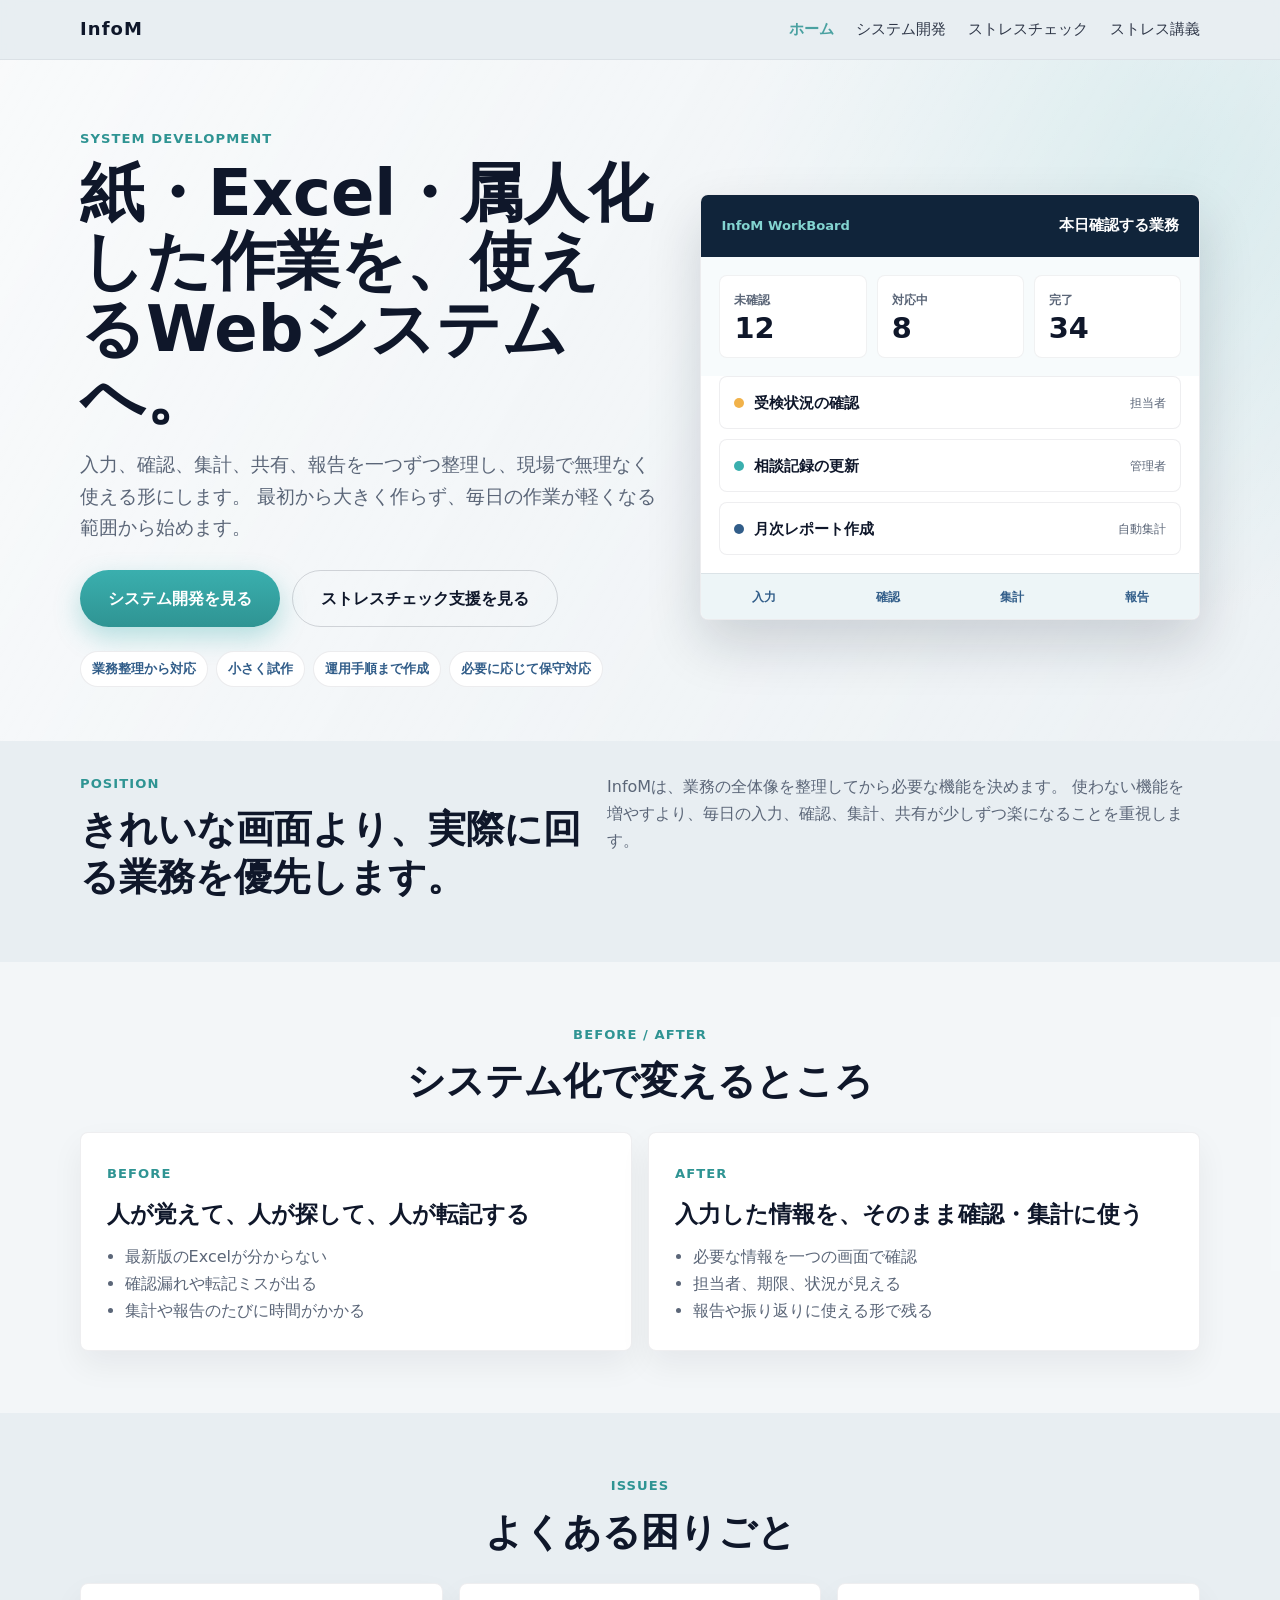
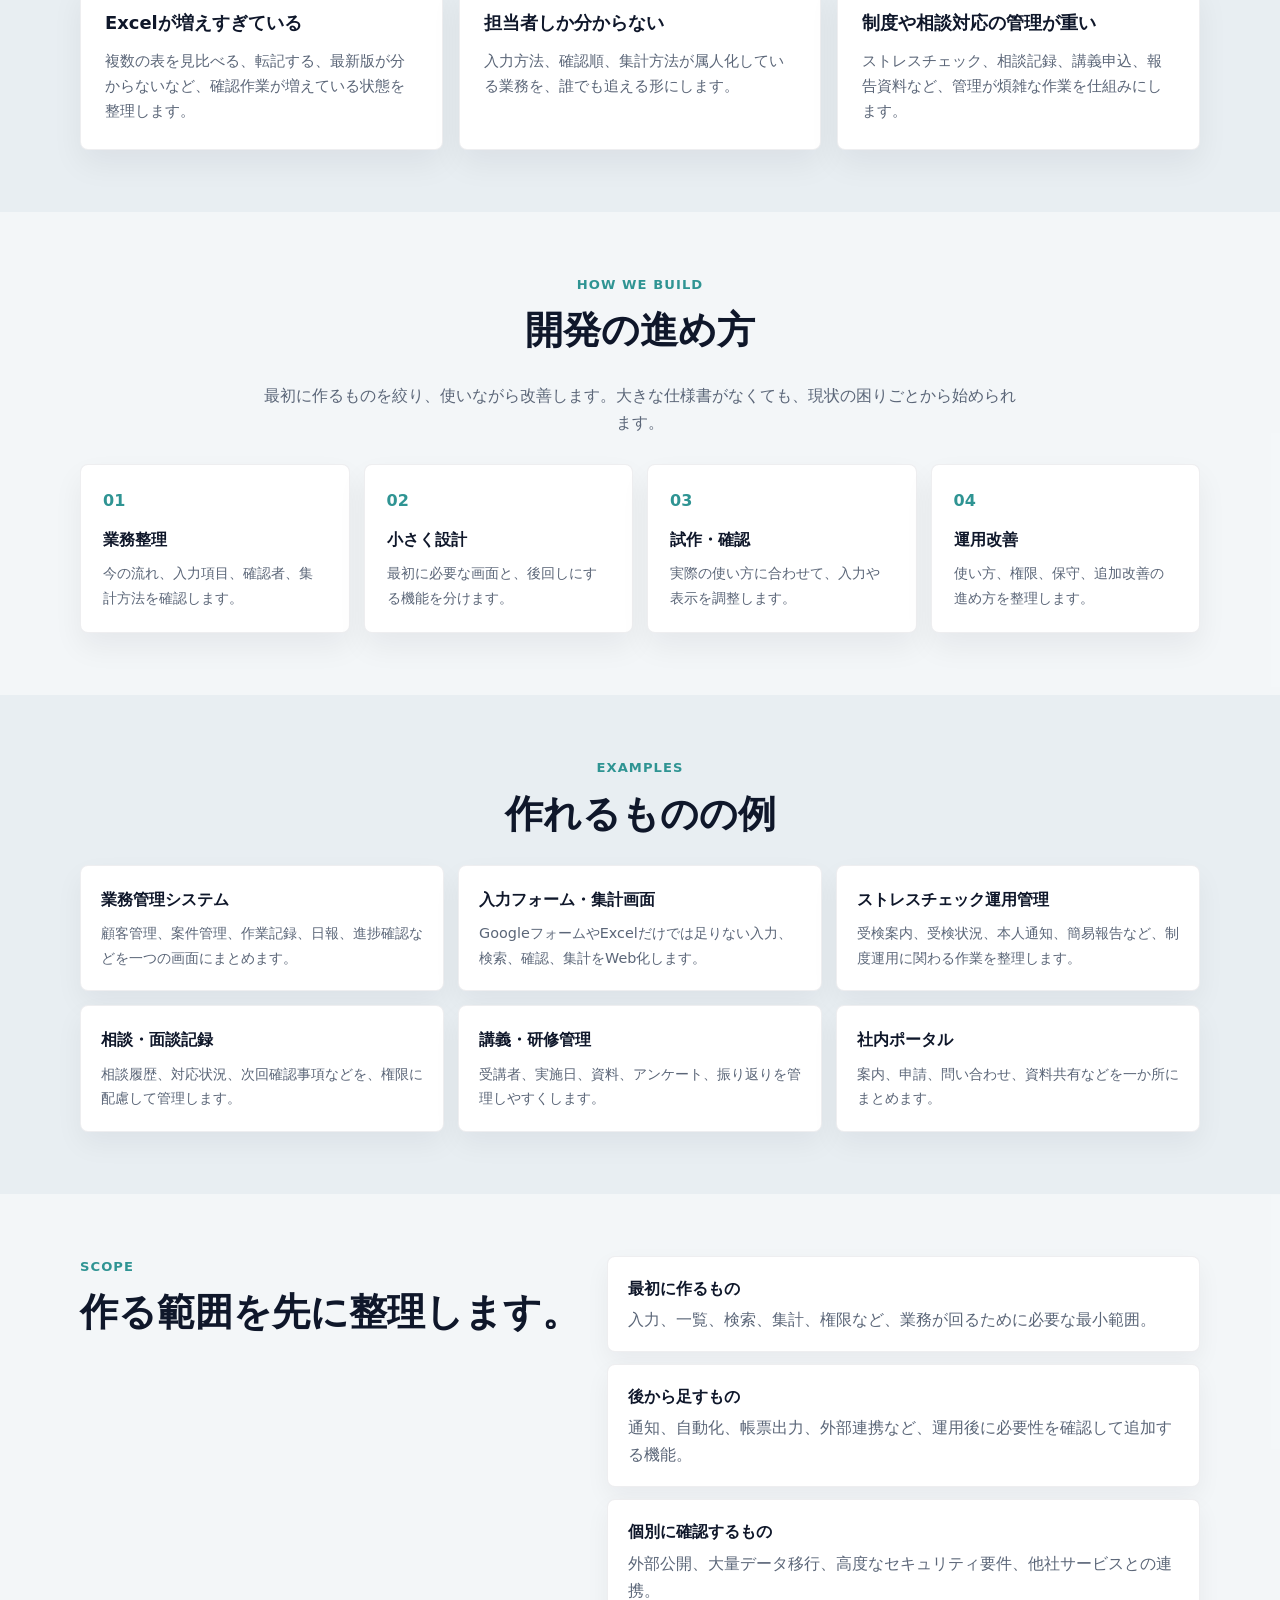
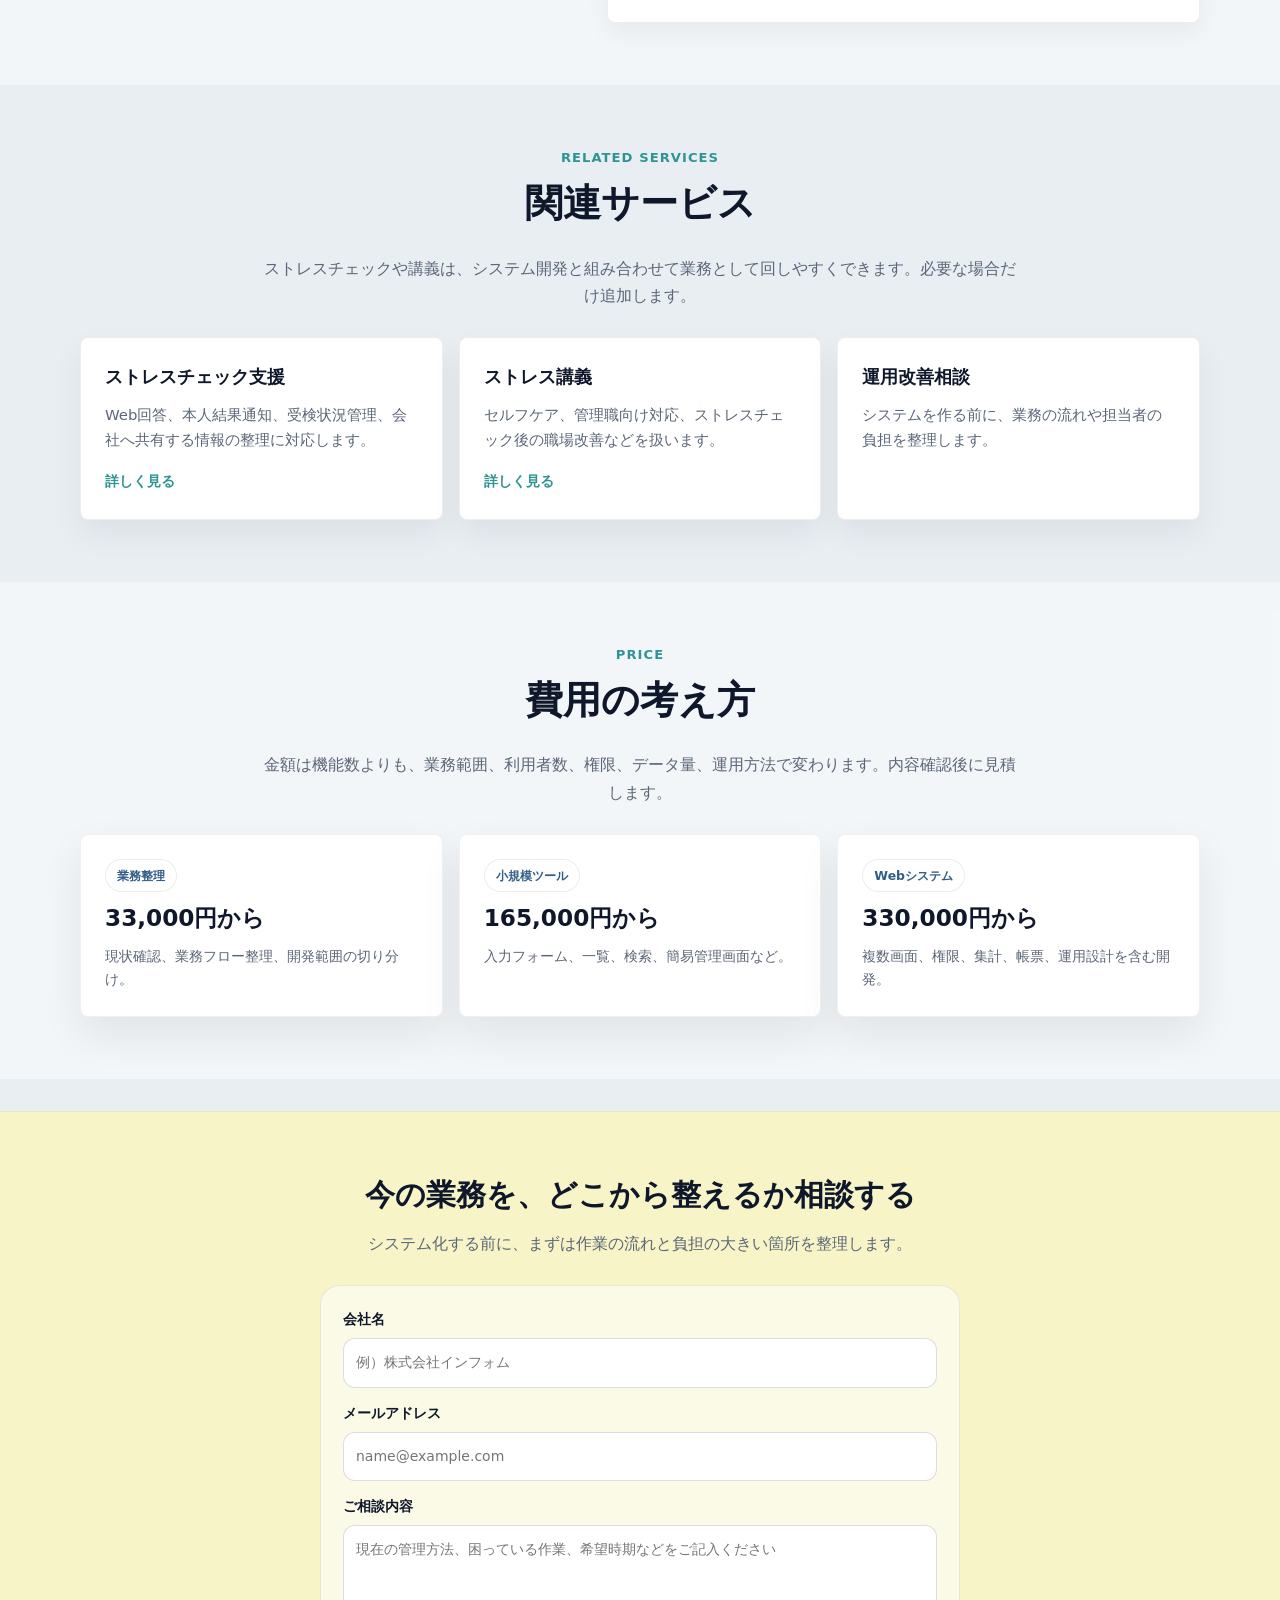
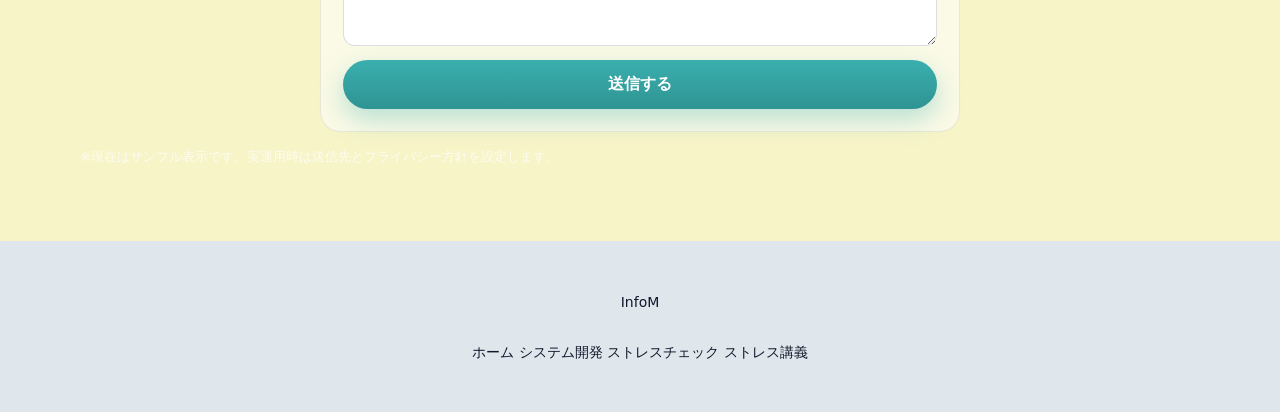
==== index.html @ c929eac7 "Initial InfoM website" ====
<!DOCTYPE html>
<html lang="ja">
<head>
  <meta charset="UTF-8" />
  <meta name="viewport" content="width=device-width, initial-scale=1.0" />
  <title>InfoM | 業務に合うWebシステム開発</title>
  <link rel="stylesheet" href="styles.css" />
</head>
<body>
  <header class="site-header">
    <div class="container header-inner">
      <a href="index.html" class="logo" aria-current="page">InfoM</a>
      <nav class="nav" aria-label="メインメニュー">
        <a href="index.html" aria-current="page">ホーム</a>
        <a href="system-development.html">システム開発</a>
        <a href="stress-check.html">ストレスチェック</a>
        <a href="lecture.html">ストレス講義</a>
      </nav>
      <button type="button" class="menu-toggle" aria-expanded="false" aria-controls="mobile-nav">メニュー</button>
    </div>
    <div id="mobile-nav" class="mobile-nav" hidden>
      <a href="index.html" aria-current="page">ホーム</a>
      <a href="system-development.html">システム開発</a>
      <a href="stress-check.html">ストレスチェック</a>
      <a href="lecture.html">ストレス講義</a>
    </div>
  </header>

  <main>
    <section class="lp-hero">
      <div class="container lp-hero-inner">
        <div class="lp-hero-copy">
          <p class="lp-kicker">System Development</p>
          <h1>紙・Excel・属人化した作業を、使えるWebシステムへ。</h1>
          <p class="lp-lead">
            入力、確認、集計、共有、報告を一つずつ整理し、現場で無理なく使える形にします。
            最初から大きく作らず、毎日の作業が軽くなる範囲から始めます。
          </p>
          <div class="lp-actions">
            <a class="btn btn-primary btn-lg" href="system-development.html">システム開発を見る</a>
            <a class="btn btn-outline btn-lg" href="stress-check.html">ストレスチェック支援を見る</a>
          </div>
          <div class="lp-trust-row" aria-label="対応の特徴">
            <span>業務整理から対応</span>
            <span>小さく試作</span>
            <span>運用手順まで作成</span>
            <span>必要に応じて保守対応</span>
          </div>
        </div>
        <div class="product-shot" aria-label="業務管理画面のイメージ">
          <div class="product-topbar">
            <span>InfoM WorkBoard</span>
            <strong>本日確認する業務</strong>
          </div>
          <div class="product-metrics">
            <div><span>未確認</span><strong>12</strong></div>
            <div><span>対応中</span><strong>8</strong></div>
            <div><span>完了</span><strong>34</strong></div>
          </div>
          <div class="product-list">
            <div><span class="status status-new"></span><strong>受検状況の確認</strong><em>担当者</em></div>
            <div><span class="status status-work"></span><strong>相談記録の更新</strong><em>管理者</em></div>
            <div><span class="status status-done"></span><strong>月次レポート作成</strong><em>自動集計</em></div>
          </div>
          <div class="product-foot">
            <span>入力</span>
            <span>確認</span>
            <span>集計</span>
            <span>報告</span>
          </div>
        </div>
      </div>
    </section>

    <section class="lp-section lp-intro">
      <div class="container lp-split">
        <div>
          <p class="lp-kicker">Position</p>
          <h2>きれいな画面より、実際に回る業務を優先します。</h2>
        </div>
        <p>
          InfoMは、業務の全体像を整理してから必要な機能を決めます。
          使わない機能を増やすより、毎日の入力、確認、集計、共有が少しずつ楽になることを重視します。
        </p>
      </div>
    </section>

    <section class="lp-section lp-muted">
      <div class="container">
        <p class="lp-kicker centered">Before / After</p>
        <h2 class="lp-title centered">システム化で変えるところ</h2>
        <div class="before-after">
          <article>
            <span>Before</span>
            <h3>人が覚えて、人が探して、人が転記する</h3>
            <ul>
              <li>最新版のExcelが分からない</li>
              <li>確認漏れや転記ミスが出る</li>
              <li>集計や報告のたびに時間がかかる</li>
            </ul>
          </article>
          <article>
            <span>After</span>
            <h3>入力した情報を、そのまま確認・集計に使う</h3>
            <ul>
              <li>必要な情報を一つの画面で確認</li>
              <li>担当者、期限、状況が見える</li>
              <li>報告や振り返りに使える形で残る</li>
            </ul>
          </article>
        </div>
      </div>
    </section>

    <section class="lp-section" id="issues">
      <div class="container">
        <p class="lp-kicker centered">Issues</p>
        <h2 class="lp-title centered">よくある困りごと</h2>
        <div class="lp-card-grid">
          <article class="lp-card">
            <h3>Excelが増えすぎている</h3>
            <p>複数の表を見比べる、転記する、最新版が分からないなど、確認作業が増えている状態を整理します。</p>
          </article>
          <article class="lp-card">
            <h3>担当者しか分からない</h3>
            <p>入力方法、確認順、集計方法が属人化している業務を、誰でも追える形にします。</p>
          </article>
          <article class="lp-card">
            <h3>制度や相談対応の管理が重い</h3>
            <p>ストレスチェック、相談記録、講義申込、報告資料など、管理が煩雑な作業を仕組みにします。</p>
          </article>
        </div>
      </div>
    </section>

    <section class="lp-section lp-muted" id="process">
      <div class="container">
        <p class="lp-kicker centered">How We Build</p>
        <h2 class="lp-title centered">開発の進め方</h2>
        <p class="lp-center-text">最初に作るものを絞り、使いながら改善します。大きな仕様書がなくても、現状の困りごとから始められます。</p>
        <div class="lp-flow">
          <div><span>01</span><strong>業務整理</strong><p>今の流れ、入力項目、確認者、集計方法を確認します。</p></div>
          <div><span>02</span><strong>小さく設計</strong><p>最初に必要な画面と、後回しにする機能を分けます。</p></div>
          <div><span>03</span><strong>試作・確認</strong><p>実際の使い方に合わせて、入力や表示を調整します。</p></div>
          <div><span>04</span><strong>運用改善</strong><p>使い方、権限、保守、追加改善の進め方を整理します。</p></div>
        </div>
      </div>
    </section>

    <section class="lp-section" id="systems">
      <div class="container">
        <p class="lp-kicker centered">Examples</p>
        <h2 class="lp-title centered">作れるものの例</h2>
        <div class="lp-deliverable-grid">
          <article>
            <h3>業務管理システム</h3>
            <p>顧客管理、案件管理、作業記録、日報、進捗確認などを一つの画面にまとめます。</p>
          </article>
          <article>
            <h3>入力フォーム・集計画面</h3>
            <p>GoogleフォームやExcelだけでは足りない入力、検索、確認、集計をWeb化します。</p>
          </article>
          <article>
            <h3>ストレスチェック運用管理</h3>
            <p>受検案内、受検状況、本人通知、簡易報告など、制度運用に関わる作業を整理します。</p>
          </article>
          <article>
            <h3>相談・面談記録</h3>
            <p>相談履歴、対応状況、次回確認事項などを、権限に配慮して管理します。</p>
          </article>
          <article>
            <h3>講義・研修管理</h3>
            <p>受講者、実施日、資料、アンケート、振り返りを管理しやすくします。</p>
          </article>
          <article>
            <h3>社内ポータル</h3>
            <p>案内、申請、問い合わせ、資料共有などを一か所にまとめます。</p>
          </article>
        </div>
      </div>
    </section>

    <section class="lp-section lp-muted" id="scope">
      <div class="container lp-split">
        <div>
          <p class="lp-kicker">Scope</p>
          <h2>作る範囲を先に整理します。</h2>
        </div>
        <div class="lp-review-list">
          <div>
            <strong>最初に作るもの</strong>
            <p>入力、一覧、検索、集計、権限など、業務が回るために必要な最小範囲。</p>
          </div>
          <div>
            <strong>後から足すもの</strong>
            <p>通知、自動化、帳票出力、外部連携など、運用後に必要性を確認して追加する機能。</p>
          </div>
          <div>
            <strong>個別に確認するもの</strong>
            <p>外部公開、大量データ移行、高度なセキュリティ要件、他社サービスとの連携。</p>
          </div>
        </div>
      </div>
    </section>

    <section class="lp-section" id="related">
      <div class="container">
        <p class="lp-kicker centered">Related Services</p>
        <h2 class="lp-title centered">関連サービス</h2>
        <p class="lp-center-text">ストレスチェックや講義は、システム開発と組み合わせて業務として回しやすくできます。必要な場合だけ追加します。</p>
        <div class="lp-card-grid">
          <article class="lp-card">
            <h3>ストレスチェック支援</h3>
            <p>Web回答、本人結果通知、受検状況管理、会社へ共有する情報の整理に対応します。</p>
            <a href="stress-check.html">詳しく見る</a>
          </article>
          <article class="lp-card">
            <h3>ストレス講義</h3>
            <p>セルフケア、管理職向け対応、ストレスチェック後の職場改善などを扱います。</p>
            <a href="lecture.html">詳しく見る</a>
          </article>
          <article class="lp-card">
            <h3>運用改善相談</h3>
            <p>システムを作る前に、業務の流れや担当者の負担を整理します。</p>
          </article>
        </div>
      </div>
    </section>

    <section class="lp-section lp-muted" id="price">
      <div class="container">
        <p class="lp-kicker centered">Price</p>
        <h2 class="lp-title centered">費用の考え方</h2>
        <p class="lp-center-text">金額は機能数よりも、業務範囲、利用者数、権限、データ量、運用方法で変わります。内容確認後に見積します。</p>
        <div class="pricing-grid">
          <article class="price-card"><span class="price-label">業務整理</span><h3>33,000円から</h3><p>現状確認、業務フロー整理、開発範囲の切り分け。</p></article>
          <article class="price-card"><span class="price-label">小規模ツール</span><h3>165,000円から</h3><p>入力フォーム、一覧、検索、簡易管理画面など。</p></article>
          <article class="price-card"><span class="price-label">Webシステム</span><h3>330,000円から</h3><p>複数画面、権限、集計、帳票、運用設計を含む開発。</p></article>
        </div>
      </div>
    </section>

    <section class="cta-band" id="contact">
      <div class="container">
        <h2 class="cta-title">今の業務を、どこから整えるか相談する</h2>
        <p class="cta-lead">システム化する前に、まずは作業の流れと負担の大きい箇所を整理します。</p>
        <form class="contact-form" action="#" method="get" onsubmit="return false;">
          <label><span class="lbl">会社名</span><input type="text" placeholder="例）株式会社インフォム" /></label>
          <label><span class="lbl">メールアドレス</span><input type="email" placeholder="name@example.com" /></label>
          <label class="full"><span class="lbl">ご相談内容</span><textarea rows="4" placeholder="現在の管理方法、困っている作業、希望時期などをご記入ください"></textarea></label>
          <button type="submit" class="btn btn-primary btn-lg">送信する</button>
        </form>
        <p class="form-note">※現在はサンプル表示です。実運用時は送信先とプライバシー方針を設定します。</p>
      </div>
    </section>
  </main>

  <footer class="site-footer">
    <div class="container footer-inner">
      <p class="footer-brand">InfoM</p>
      <nav aria-label="フッターメニュー">
        <a href="index.html">ホーム</a>
        <a href="system-development.html">システム開発</a>
        <a href="stress-check.html">ストレスチェック</a>
        <a href="lecture.html">ストレス講義</a>
      </nav>
    </div>
  </footer>
  <script>
    const button = document.querySelector('.menu-toggle');
    const nav = document.querySelector('#mobile-nav');
    if (button && nav) {
      button.addEventListener('click', () => {
        const expanded = button.getAttribute('aria-expanded') === 'true';
        button.setAttribute('aria-expanded', String(!expanded));
        nav.hidden = expanded;
      });
    }
  </script>
</body>
</html>
---- styles.css ----
:root {
  --bg-page: #e8eef2;
  --bg-card: #ffffff;
  --ink: #0f172a;
  --muted: #5b6678;
  --teal: #3aafae;
  --teal-dark: #2f9493;
  --teal-soft: rgba(58, 175, 174, 0.12);
  --yellow-band: #f7f4c8;
  --radius-lg: 20px;
  --radius-md: 14px;
  --shadow: 0 18px 40px rgba(15, 23, 42, 0.08);
  --container: 1120px;
}

*,
*::before,
*::after {
  box-sizing: border-box;
}

html {
  scroll-behavior: smooth;
}

body {
  margin: 0;
  font-family: system-ui, -apple-system, BlinkMacSystemFont, "Segoe UI", sans-serif;
  color: var(--ink);
  background: var(--bg-page);
  line-height: 1.7;
}

img {
  max-width: 100%;
  height: auto;
  display: block;
}

a {
  color: inherit;
  text-decoration: none;
}

.container {
  width: min(var(--container), calc(100% - 40px));
  margin-inline: auto;
}

/* Header */
.site-header {
  position: sticky;
  top: 0;
  z-index: 20;
  background: rgba(232, 238, 242, 0.92);
  backdrop-filter: blur(8px);
  border-bottom: 1px solid rgba(15, 23, 42, 0.06);
}

.header-inner {
  display: flex;
  align-items: center;
  justify-content: space-between;
  gap: 16px;
  padding-block: 14px;
}

.logo {
  font-weight: 700;
  letter-spacing: 0.06em;
  font-size: 1.125rem;
}

.nav {
  display: none;
  align-items: center;
  gap: 22px;
  font-size: 0.9375rem;
  font-weight: 500;
}

.nav a:not(.btn) {
  opacity: 0.85;
}

.nav a:not(.btn):hover {
  color: var(--teal-dark);
}

.nav a[aria-current="page"],
.mobile-nav a[aria-current="page"] {
  color: var(--teal-dark);
  font-weight: 700;
}

.menu-toggle {
  font: inherit;
  cursor: pointer;
  border: 1px solid rgba(15, 23, 42, 0.14);
  background: var(--bg-card);
  border-radius: 999px;
  padding: 8px 14px;
}

.mobile-nav {
  display: none;
  gap: 8px;
  padding: 0 20px 16px;
  font-weight: 500;
}

.mobile-nav:not([hidden]) {
  display: grid;
}

.mobile-nav a {
  padding: 10px 12px;
  border-radius: 10px;
  background: var(--bg-card);
  border: 1px solid rgba(15, 23, 42, 0.06);
}

@media (min-width: 840px) {
  .menu-toggle {
    display: none;
  }
  .nav {
    display: flex;
  }
  .mobile-nav {
    display: none !important;
  }
}

/* Buttons */
.btn {
  display: inline-flex;
  align-items: center;
  justify-content: center;
  gap: 8px;
  border-radius: 999px;
  font-weight: 600;
  border: none;
  cursor: pointer;
  transition: transform 0.12s ease, box-shadow 0.12s ease, background 0.12s ease;
}

.btn:active {
  transform: translateY(1px);
}

.btn-sm {
  padding: 8px 16px;
  font-size: 0.875rem;
}

.btn-lg {
  padding: 14px 28px;
  font-size: 1rem;
}

.btn-primary {
  background: linear-gradient(180deg, var(--teal), var(--teal-dark));
  color: #fff;
  box-shadow: 0 10px 26px rgba(58, 175, 174, 0.35);
}

.btn-primary:hover {
  filter: brightness(1.03);
}

.btn-outline {
  background: transparent;
  border: 1px solid rgba(15, 23, 42, 0.16);
}

.btn-outline:hover {
  border-color: var(--teal);
  color: var(--teal-dark);
}

/* Hero */
.hero {
  padding: 52px 0 64px;
}

.hero-grid {
  display: grid;
  gap: 40px;
  align-items: center;
}

@media (min-width: 960px) {
  .hero-grid {
    grid-template-columns: 1.05fr 0.95fr;
    gap: 56px;
  }
}

.eyebrow {
  margin: 0;
  font-size: 0.875rem;
  font-weight: 600;
  color: var(--teal-dark);
}

.sub-eyebrow {
  margin: 4px 0 0;
  font-size: 1rem;
  font-weight: 600;
}

.hero-title {
  margin: 18px 0 12px;
  font-size: clamp(2.5rem, 5vw, 3.75rem);
  letter-spacing: 0.04em;
}

.hero-lead {
  margin: 0 0 20px;
  max-width: 44ch;
  color: var(--muted);
}

.note-above-cta {
  margin: 0 0 8px;
  font-size: 0.8125rem;
  color: var(--muted);
}

.hero-photo-frame {
  border-radius: 50%;
  overflow: hidden;
  aspect-ratio: 1;
  max-width: min(560px, 100%);
  margin-inline: auto;
  box-shadow: var(--shadow);
  border: 6px solid #fff;
}

.hero-photo-frame img {
  width: 100%;
  height: 100%;
  object-fit: cover;
}

.hero-graphic {
  background:
    radial-gradient(circle at 50% 30%, rgba(58, 175, 174, 0.16), transparent 36%),
    linear-gradient(180deg, #ffffff, #eaf2f5);
  display: grid;
  place-items: center;
}

.hero-graphic-core {
  width: min(82%, 380px);
  min-height: 82%;
  border-radius: 28px;
  background: linear-gradient(180deg, #16324f, #1d456c);
  box-shadow: inset 0 1px 0 rgba(255, 255, 255, 0.08);
  padding: 20px;
  display: grid;
  gap: 18px;
  align-content: center;
}

.hero-graphic-chip {
  width: max-content;
  padding: 8px 14px;
  border-radius: 999px;
  background: rgba(255, 255, 255, 0.14);
  color: #fff;
  font-weight: 700;
  letter-spacing: 0.08em;
}

.hero-graphic-stack {
  display: grid;
  gap: 12px;
}

.hero-graphic-stack span {
  display: block;
  padding: 14px 16px;
  border-radius: 16px;
  background: rgba(255, 255, 255, 0.1);
  color: #fff;
  font-size: 0.95rem;
  border: 1px solid rgba(255, 255, 255, 0.12);
}

.card-thumb-graphic {
  min-height: 180px;
  position: relative;
  overflow: hidden;
}

.card-thumb-graphic::before,
.card-thumb-graphic::after {
  content: "";
  position: absolute;
  inset: auto;
  border-radius: 999px;
}

.card-thumb-dev {
  background: linear-gradient(180deg, #d7e8ef, #f8fbfd);
}

.card-thumb-dev::before {
  width: 72%;
  height: 54%;
  left: 14%;
  top: 16%;
  background: linear-gradient(180deg, #1f3550, #2d5b89);
  border-radius: 24px;
}

.card-thumb-dev::after {
  width: 48%;
  height: 12px;
  left: 26%;
  top: 32%;
  background: rgba(255, 255, 255, 0.88);
  box-shadow: 0 28px 0 rgba(255, 255, 255, 0.88), 0 56px 0 rgba(255, 255, 255, 0.88);
}

.card-thumb-sc {
  background: linear-gradient(180deg, #ebf6f3, #f8fcfb);
}

.card-thumb-sc::before {
  width: 64%;
  height: 62%;
  left: 18%;
  top: 16%;
  background: linear-gradient(180deg, #ffffff, #d8f0ea);
  border-radius: 22px;
  border: 2px solid rgba(58, 175, 174, 0.42);
}

.card-thumb-sc::after {
  width: 14px;
  height: 14px;
  left: 45%;
  top: 42%;
  background: var(--teal);
  box-shadow: -34px -10px 0 rgba(58, 175, 174, 0.32), 34px 8px 0 rgba(58, 175, 174, 0.32), 0 36px 0 rgba(58, 175, 174, 0.32);
}

.card-thumb-lecture {
  background: linear-gradient(180deg, #fff5d9, #fffaf0);
}

.card-thumb-lecture::before {
  width: 44%;
  height: 44%;
  left: 28%;
  top: 22%;
  background: radial-gradient(circle at 50% 40%, #f1b24a 0 34%, transparent 36%), linear-gradient(180deg, #1f3550, #315d89);
  border-radius: 50%;
}

.card-thumb-lecture::after {
  width: 52%;
  height: 14px;
  left: 24%;
  top: 64%;
  background: rgba(31, 53, 80, 0.18);
  border-radius: 999px;
}

/* Section common */
.section {
  padding: 56px 0;
}

.section-title {
  margin: 0 0 12px;
  font-size: clamp(1.5rem, 2.8vw, 2rem);
  letter-spacing: 0.02em;
}

.section-title.centered {
  text-align: center;
}

.section-lead {
  margin: 0 0 32px;
  max-width: 62ch;
  color: var(--muted);
}

.works .section-title + .section-lead {
  margin-top: -4px;
}

/* Works cards */
.cards {
  display: grid;
  gap: 22px;
}

@media (min-width: 720px) {
  .works-cards {
    grid-template-columns: repeat(2, minmax(0, 1fr));
  }
}

@media (min-width: 1040px) {
  .works-cards {
    grid-template-columns: repeat(3, minmax(0, 1fr));
  }
}

.card {
  background: var(--bg-card);
  border-radius: var(--radius-lg);
  overflow: hidden;
  box-shadow: var(--shadow);
  border: 1px solid rgba(15, 23, 42, 0.05);
  display: flex;
  flex-direction: column;
  min-height: 100%;
}

.card-thumb img {
  width: 100%;
  aspect-ratio: 4 / 3;
  object-fit: cover;
}

.card-body {
  padding: 16px 18px 22px;
  display: grid;
  gap: 8px;
  flex: 1;
}

.tag {
  display: inline-block;
  font-size: 0.75rem;
  font-weight: 600;
  padding: 4px 10px;
  border-radius: 999px;
  background: var(--teal-soft);
  color: var(--teal-dark);
  width: max-content;
}

.card-body h3 {
  margin: 0;
  font-size: 1rem;
}

.card-body p {
  margin: 0;
  font-size: 0.875rem;
  color: var(--muted);
  line-height: 1.65;
}

/* Company */
.company-inner {
  max-width: 880px;
}

.company-text p {
  margin: 0 0 12px;
  text-align: center;
}

.company-text .muted {
  font-size: 0.8125rem;
  color: var(--muted);
}

.map-block {
  position: relative;
  margin: 40px auto 28px;
  max-width: 520px;
  aspect-ratio: 1;
  border-radius: 28px;
  background: radial-gradient(circle at 52% 45%, rgba(247, 244, 200, 0.35), transparent 62%),
    linear-gradient(180deg, #f3f7fa, #e4edf2);
  border: 1px solid rgba(15, 23, 42, 0.06);
  overflow: hidden;
}

.map-dots {
  position: absolute;
  inset: 12%;
  border-radius: 24px;
  background-image: radial-gradient(rgba(240, 200, 80, 0.55) 1.2px, transparent 1.6px);
  background-size: 8px 8px;
  opacity: 0.65;
}

.map-pin {
  position: absolute;
  width: 14px;
  height: 14px;
  border-radius: 50%;
  background: rgba(58, 175, 174, 0.35);
  border: 3px solid var(--teal);
  transform: translate(-50%, -50%);
  box-shadow: 0 0 0 6px rgba(58, 175, 174, 0.12);
}

.sample-watermark {
  position: absolute;
  inset: 0;
  display: grid;
  place-items: center;
  font-size: clamp(1.75rem, 4vw, 2.75rem);
  font-weight: 700;
  color: rgba(15, 23, 42, 0.045);
  transform: rotate(-18deg);
  pointer-events: none;
  letter-spacing: 0.4em;
}

.tiles {
  display: grid;
  grid-template-columns: repeat(2, minmax(0, 1fr));
  gap: 12px;
}

@media (min-width: 720px) {
  .tiles {
    grid-template-columns: repeat(4, minmax(0, 1fr));
    gap: 14px;
  }
}

.tile {
  background: var(--teal);
  color: #fff;
  border-radius: var(--radius-md);
  padding: 18px 14px;
  display: grid;
  gap: 10px;
  justify-items: center;
  text-align: center;
  min-height: 96px;
  box-shadow: 0 14px 30px rgba(58, 175, 174, 0.25);
}

.tile-icon {
  font-size: 1.125rem;
  opacity: 0.9;
}

.tile-label {
  font-size: 0.8125rem;
  font-weight: 600;
}

/* Services band */
.services-band {
  padding-top: 12px;
}

.service-cards {
  margin-top: 28px;
}

@media (min-width: 880px) {
  .service-cards {
    grid-template-columns: repeat(4, minmax(0, 1fr));
  }
}

.service-card {
  border-radius: var(--radius-lg);
  overflow: hidden;
  box-shadow: var(--shadow);
  border: 1px solid rgba(15, 23, 42, 0.05);
  display: flex;
  flex-direction: column;
}

.service-card-head {
  background: linear-gradient(180deg, var(--teal), var(--teal-dark));
  color: #fff;
  padding: 18px 16px;
  display: grid;
  grid-template-columns: auto 1fr;
  gap: 10px;
  align-items: center;
}

.service-card-head h3 {
  margin: 0;
  font-size: 0.975rem;
  font-weight: 700;
}

.svc-ico {
  opacity: 0.9;
  font-size: 1.125rem;
}

.service-card-body {
  background: var(--bg-card);
  padding: 16px 16px 20px;
  flex: 1;
}

.svc-lead {
  margin: 0 0 8px;
  font-weight: 600;
  color: var(--teal-dark);
  font-size: 0.9rem;
}

.svc-desc {
  margin: 0;
  font-size: 0.8375rem;
  color: var(--muted);
  line-height: 1.65;
}

/* Centered lead */
.centered-lead {
  margin-inline: auto;
  text-align: center;
}

/* Stress Check Flow */
.flow-steps {
  list-style: none;
  margin: 0;
  padding: 0;
  display: grid;
  gap: 16px;
}

@media (min-width: 720px) {
  .flow-steps {
    grid-template-columns: repeat(2, minmax(0, 1fr));
  }
}

@media (min-width: 1040px) {
  .flow-steps {
    grid-template-columns: repeat(3, minmax(0, 1fr));
  }
}

.flow-step {
  background: var(--bg-card);
  border-radius: var(--radius-md);
  border: 1px solid rgba(15, 23, 42, 0.05);
  box-shadow: var(--shadow);
  padding: 20px 18px;
  display: grid;
  grid-template-columns: auto 1fr;
  gap: 14px;
  align-items: start;
}

.flow-num {
  font-size: 1.25rem;
  font-weight: 700;
  color: #fff;
  background: linear-gradient(180deg, var(--teal), var(--teal-dark));
  border-radius: 12px;
  width: 44px;
  height: 44px;
  display: grid;
  place-items: center;
  box-shadow: 0 10px 22px rgba(58, 175, 174, 0.3);
}

.flow-body h3 {
  margin: 2px 0 6px;
  font-size: 1rem;
}

.flow-body p {
  margin: 0;
  font-size: 0.875rem;
  color: var(--muted);
  line-height: 1.65;
}

/* Compliance */
.compliance-inner {
  max-width: 820px;
}

.compliance-list {
  list-style: none;
  margin: 0;
  padding: 0;
  display: grid;
  gap: 12px;
}

.compliance-list li {
  background: var(--bg-card);
  border-radius: var(--radius-md);
  border: 1px solid rgba(15, 23, 42, 0.05);
  box-shadow: var(--shadow);
  padding: 16px 18px;
  display: grid;
  grid-template-columns: auto 1fr;
  gap: 14px;
  align-items: start;
}

.compliance-list .check {
  width: 28px;
  height: 28px;
  border-radius: 50%;
  background: var(--teal-soft);
  color: var(--teal-dark);
  font-weight: 700;
  display: grid;
  place-items: center;
  font-size: 0.9rem;
}

.compliance-list div {
  font-size: 0.875rem;
  color: var(--muted);
  line-height: 1.65;
}

.compliance-list strong {
  display: block;
  color: var(--ink);
  font-size: 0.95rem;
  margin-bottom: 2px;
}

/* Mini Lectures */
.lecture-band {
  background: var(--teal-soft);
}

@media (min-width: 880px) {
  .lecture-cards {
    grid-template-columns: repeat(3, minmax(0, 1fr));
  }
}

.lecture-card {
  background: var(--bg-card);
  border-radius: var(--radius-lg);
  border: 1px solid rgba(15, 23, 42, 0.05);
  box-shadow: var(--shadow);
  padding: 22px 20px 24px;
  display: flex;
  flex-direction: column;
  gap: 6px;
}

.lecture-tag {
  display: inline-block;
  width: max-content;
  font-size: 0.75rem;
  font-weight: 600;
  padding: 4px 10px;
  border-radius: 999px;
  background: var(--teal-soft);
  color: var(--teal-dark);
}

.lecture-card h3 {
  margin: 10px 0 0;
  font-size: 1.0625rem;
  line-height: 1.45;
}

.lecture-sub {
  margin: 2px 0 8px;
  font-size: 0.8125rem;
  font-weight: 600;
  color: var(--teal-dark);
}

.lecture-card > p {
  margin: 0;
  font-size: 0.875rem;
  color: var(--muted);
  line-height: 1.65;
}

.lecture-points {
  list-style: none;
  margin: 12px 0;
  padding: 0;
  display: grid;
  gap: 10px;
}

.lecture-points li {
  font-size: 0.8375rem;
  color: var(--muted);
  line-height: 1.6;
  padding-left: 22px;
  position: relative;
}

.lecture-points strong {
  color: var(--ink);
}

.dot {
  position: absolute;
  left: 0;
  top: 6px;
  width: 12px;
  height: 12px;
  border-radius: 50%;
}

.dot-green {
  background: #58c08a;
}

.dot-yellow {
  background: #e7b84a;
}

.dot-red {
  background: #e0695f;
}

.dot-teal {
  background: var(--teal);
}

.lecture-note {
  margin-top: auto;
  padding-top: 12px;
  font-size: 0.8125rem;
  color: var(--teal-dark);
  border-top: 1px solid rgba(15, 23, 42, 0.07);
  line-height: 1.6;
}

/* CTA */
.cta-band {
  margin-top: 32px;
  background: var(--yellow-band);
  padding: 64px 0 72px;
  border-top: 1px solid rgba(15, 23, 42, 0.06);
}

.cta-title {
  margin: 0 0 14px;
  text-align: center;
  font-size: clamp(1.35rem, 2.6vw, 1.85rem);
  line-height: 1.35;
}

.cta-lead {
  margin: 0 auto 28px;
  text-align: center;
  max-width: 62ch;
  color: var(--muted);
}

.contact-form {
  max-width: 640px;
  margin: 0 auto;
  display: grid;
  gap: 14px;
  background: rgba(255, 255, 255, 0.55);
  padding: 22px;
  border-radius: var(--radius-lg);
  border: 1px solid rgba(15, 23, 42, 0.08);
}

.contact-form label {
  display: grid;
  gap: 6px;
  font-size: 0.875rem;
}

.contact-form label.full {
  grid-column: 1 / -1;
}

.contact-form button {
  grid-column: 1 / -1;
}

.lbl {
  font-weight: 600;
}

input,
textarea {
  font: inherit;
  padding: 12px 12px;
  border-radius: 12px;
  border: 1px solid rgba(15, 23, 42, 0.14);
  background: #fff;
}

textarea {
  resize: vertical;
}

.fine-print {
  margin: 14px auto 0;
  font-size: 0.75rem;
  color: var(--muted);
  text-align: center;
}

.hide-sm {
  display: inline;
}

/* Footer */
.site-footer {
  padding: 36px 0 48px;
  background: #dfe7ec;
}

.footer-inner {
  display: grid;
  gap: 12px;
  justify-items: center;
  text-align: center;
  font-size: 0.875rem;
}

.footer-nav {
  display: flex;
  gap: 16px;
  flex-wrap: wrap;
  justify-content: center;
}

.footer-nav a {
  text-decoration: underline;
  text-underline-offset: 3px;
  color: var(--muted);
}

.copyright {
  margin: 0;
  color: var(--muted);
  font-size: 0.8125rem;
}

/* Page layouts */
.page-hero {
  padding: 56px 0 28px;
}

.page-hero-grid {
  display: grid;
  gap: 24px;
  align-items: center;
}

@media (min-width: 960px) {
  .page-hero-grid {
    grid-template-columns: 1.05fr 0.95fr;
    gap: 44px;
  }
}

.page-kicker {
  margin: 0 0 6px;
  font-size: 0.875rem;
  font-weight: 700;
  color: var(--teal-dark);
  letter-spacing: 0.04em;
}

.page-title {
  margin: 0 0 14px;
  font-size: clamp(2rem, 4vw, 3.4rem);
  line-height: 1.15;
}

.page-lead {
  margin: 0 0 18px;
  color: var(--muted);
  max-width: 50ch;
}

.hero-actions,
.page-actions {
  display: flex;
  gap: 12px;
  flex-wrap: wrap;
  margin-top: 18px;
}

.hero-summary {
  display: grid;
  gap: 10px;
  margin-top: 18px;
}

@media (min-width: 720px) {
  .hero-summary {
    grid-template-columns: repeat(3, minmax(0, 1fr));
  }
}

.hero-summary-item {
  background: rgba(255, 255, 255, 0.75);
  border: 1px solid rgba(15, 23, 42, 0.08);
  border-radius: 18px;
  padding: 14px 16px;
  box-shadow: 0 10px 22px rgba(15, 23, 42, 0.04);
}

.hero-summary-item strong {
  display: block;
  margin-bottom: 4px;
  font-size: 0.85rem;
  color: var(--teal-dark);
}

.hero-summary-item span {
  display: block;
  color: var(--ink);
  font-size: 0.925rem;
  line-height: 1.55;
}

.page-subnav {
  display: flex;
  flex-wrap: wrap;
  gap: 10px;
  margin-top: 18px;
}

.page-subnav a {
  display: inline-flex;
  align-items: center;
  min-height: 36px;
  padding: 8px 12px;
  border-radius: 999px;
  background: rgba(58, 175, 174, 0.09);
  border: 1px solid rgba(15, 23, 42, 0.08);
  color: var(--teal-dark);
  font-size: 0.85rem;
  font-weight: 600;
}

.page-subnav a:hover {
  background: rgba(58, 175, 174, 0.15);
}

@media (max-width: 640px) {
  .hero-actions,
  .page-actions {
    display: grid;
    grid-template-columns: 1fr;
  }
}

.hero-actions .btn,
.page-actions .btn {
  min-width: min(240px, 100%);
}

.asset-shell {
  background: linear-gradient(180deg, #ffffff, #f2f7fa);
  border: 1px solid rgba(15, 23, 42, 0.06);
  border-radius: 28px;
  box-shadow: var(--shadow);
  padding: 18px;
}

.asset-panel {
  background: linear-gradient(180deg, var(--ink), #1f3550);
  color: #fff;
  border-radius: 22px;
  padding: 18px;
  min-height: 340px;
  position: relative;
  overflow: hidden;
}

.asset-panel::before {
  content: "";
  position: absolute;
  inset: 18px 18px auto auto;
  width: 110px;
  height: 110px;
  border-radius: 50%;
  background: rgba(58, 175, 174, 0.18);
  filter: blur(6px);
}

.asset-board {
  position: relative;
  display: grid;
  grid-template-columns: repeat(2, minmax(0, 1fr));
  gap: 12px;
}

.asset-card {
  border-radius: 18px;
  padding: 14px;
  background: rgba(255, 255, 255, 0.08);
  border: 1px solid rgba(255, 255, 255, 0.12);
  backdrop-filter: blur(8px);
}

.asset-card strong {
  display: block;
  font-size: 0.95rem;
  margin-bottom: 6px;
}

.asset-card p {
  margin: 0;
  font-size: 0.8125rem;
  color: rgba(255, 255, 255, 0.82);
}

.asset-stat {
  margin-top: 14px;
  display: grid;
  grid-template-columns: repeat(3, minmax(0, 1fr));
  gap: 10px;
}

.asset-stat div {
  border-radius: 16px;
  background: rgba(255, 255, 255, 0.08);
  padding: 12px;
  text-align: center;
}

.asset-stat strong {
  display: block;
  font-size: 1.15rem;
}

.asset-stat span {
  font-size: 0.75rem;
  color: rgba(255, 255, 255, 0.76);
}

.link-cards {
  display: grid;
  gap: 18px;
}

@media (min-width: 820px) {
  .link-cards {
    grid-template-columns: repeat(3, minmax(0, 1fr));
  }
}

.link-card {
  display: grid;
  gap: 12px;
  background: var(--bg-card);
  border-radius: 22px;
  border: 1px solid rgba(15, 23, 42, 0.05);
  box-shadow: var(--shadow);
  padding: 20px;
}

.link-card h3 {
  margin: 0;
  font-size: 1.1rem;
}

.link-card p {
  margin: 0;
  color: var(--muted);
  font-size: 0.875rem;
}

.link-card .tag {
  margin-bottom: 2px;
}

.script-grid {
  display: grid;
  gap: 16px;
}

@media (min-width: 840px) {
  .script-grid {
    grid-template-columns: repeat(3, minmax(0, 1fr));
  }
}

.script-card {
  background: var(--bg-card);
  border: 1px solid rgba(15, 23, 42, 0.06);
  border-radius: 8px;
  box-shadow: var(--shadow);
  padding: 20px;
  display: grid;
  gap: 10px;
  align-content: start;
}

.script-time {
  width: max-content;
  max-width: 100%;
  border-radius: 999px;
  padding: 5px 10px;
  background: var(--teal-soft);
  color: var(--teal-dark);
  font-size: 0.75rem;
  font-weight: 700;
}

.script-card h3 {
  margin: 0;
  font-size: 1.02rem;
  line-height: 1.45;
}

.script-card p {
  margin: 0;
  color: var(--muted);
  font-size: 0.875rem;
  line-height: 1.75;
}

.pricing-grid {
  display: grid;
  gap: 16px;
}

@media (min-width: 840px) {
  .pricing-grid {
    grid-template-columns: repeat(3, minmax(0, 1fr));
  }
}

.price-card {
  background: var(--bg-card);
  border: 1px solid rgba(15, 23, 42, 0.06);
  border-radius: 8px;
  box-shadow: var(--shadow);
  padding: 20px;
  display: grid;
  gap: 10px;
  align-content: start;
}

.price-card h3 {
  margin: 0;
  font-size: 1.12rem;
  line-height: 1.4;
}

.price-card p {
  margin: 0;
  color: var(--muted);
  font-size: 0.875rem;
  line-height: 1.7;
}

.price-card a {
  color: var(--teal-dark);
  font-size: 0.875rem;
  font-weight: 700;
  text-decoration: underline;
  text-underline-offset: 3px;
}

.checklist-grid {
  display: grid;
  gap: 16px;
}

@media (min-width: 840px) {
  .checklist-grid {
    grid-template-columns: repeat(3, minmax(0, 1fr));
  }
}

.checklist-card {
  background: var(--bg-card);
  border: 1px solid rgba(15, 23, 42, 0.06);
  border-radius: 8px;
  box-shadow: var(--shadow);
  padding: 20px;
}

.checklist-card h3 {
  margin: 0 0 12px;
  font-size: 1rem;
}

.checklist-card ul {
  list-style: none;
  margin: 0;
  padding: 0;
  display: grid;
  gap: 9px;
}

.checklist-card li {
  position: relative;
  padding-left: 22px;
  color: var(--muted);
  font-size: 0.875rem;
  line-height: 1.65;
}

.checklist-card li::before {
  content: "";
  position: absolute;
  left: 0;
  top: 0.72em;
  width: 8px;
  height: 8px;
  border-radius: 999px;
  background: var(--teal);
}

.detail-grid {
  display: grid;
  gap: 16px;
}

@media (min-width: 820px) {
  .detail-grid {
    grid-template-columns: repeat(2, minmax(0, 1fr));
  }
}

.detail-card {
  background: var(--bg-card);
  border-radius: 20px;
  border: 1px solid rgba(15, 23, 42, 0.05);
  box-shadow: var(--shadow);
  padding: 20px;
}

.detail-card h3 {
  margin: 0 0 8px;
  font-size: 1rem;
}

.detail-card p,
.detail-card li {
  color: var(--muted);
  font-size: 0.875rem;
  line-height: 1.7;
}

.detail-list {
  margin: 0;
  padding-left: 18px;
}

.process {
  display: grid;
  gap: 14px;
}

.process-item {
  display: grid;
  gap: 10px;
  grid-template-columns: auto 1fr;
  align-items: start;
  background: var(--bg-card);
  border-radius: 18px;
  border: 1px solid rgba(15, 23, 42, 0.05);
  box-shadow: var(--shadow);
  padding: 18px;
}

.process-num {
  width: 42px;
  height: 42px;
  border-radius: 14px;
  display: grid;
  place-items: center;
  background: linear-gradient(180deg, var(--teal), var(--teal-dark));
  color: #fff;
  font-weight: 700;
}

.process-item h3 {
  margin: 0 0 4px;
  font-size: 1rem;
}

.process-item p {
  margin: 0;
  color: var(--muted);
  font-size: 0.875rem;
}

.faq {
  display: grid;
  gap: 12px;
}

.faq-item {
  background: var(--bg-card);
  border-radius: 18px;
  border: 1px solid rgba(15, 23, 42, 0.05);
  box-shadow: var(--shadow);
  padding: 18px 20px;
}

.faq-item h3 {
  margin: 0 0 6px;
  font-size: 1rem;
}

.faq-item p {
  margin: 0;
  color: var(--muted);
  font-size: 0.875rem;
  line-height: 1.7;
}

.service-hub {
  margin-top: 8px;
}

.service-hub .section-lead {
  margin-bottom: 24px;
}

.path-grid {
  display: grid;
  gap: 16px;
}

@media (min-width: 820px) {
  .path-grid {
    grid-template-columns: repeat(3, minmax(0, 1fr));
  }
}

.path-card {
  background: var(--bg-card);
  border-radius: 18px;
  border: 1px solid rgba(15, 23, 42, 0.06);
  box-shadow: var(--shadow);
  padding: 18px 20px;
}

.path-card-link {
  display: grid;
  gap: 8px;
  min-height: 180px;
  align-content: start;
  transition: transform 0.14s ease, border-color 0.14s ease, box-shadow 0.14s ease;
}

.path-card-link:hover,
.path-card-link:focus-visible {
  transform: translateY(-2px);
  border-color: rgba(58, 175, 174, 0.38);
  box-shadow: 0 20px 42px rgba(15, 23, 42, 0.1);
  outline: none;
}

.choice-label {
  display: inline-flex;
  width: max-content;
  max-width: 100%;
  padding: 5px 10px;
  border-radius: 999px;
  background: rgba(58, 175, 174, 0.1);
  color: var(--teal-dark);
  font-size: 0.75rem;
  font-weight: 700;
}

.path-card strong {
  display: block;
  margin-bottom: 6px;
  font-size: 1rem;
}

.path-card p {
  margin: 0;
  color: var(--muted);
  font-size: 0.875rem;
}

.mini-note {
  color: var(--muted);
  font-size: 0.8125rem;
}

.pitch-section {
  padding-top: 12px;
}

.pitch-panel {
  background: linear-gradient(180deg, #ffffff, #edf4f7);
  border: 1px solid rgba(15, 23, 42, 0.06);
  border-radius: 24px;
  box-shadow: var(--shadow);
  padding: 24px;
}

.pitch-panel h2 {
  margin: 8px 0 12px;
  font-size: clamp(1.25rem, 2.5vw, 1.75rem);
  line-height: 1.35;
}

.pitch-panel p {
  margin: 0;
  color: var(--muted);
}

.proof-row {
  display: flex;
  gap: 10px;
  flex-wrap: wrap;
  margin-top: 18px;
}

.proof-row span {
  background: var(--teal-soft);
  color: var(--teal-dark);
  border: 1px solid rgba(58, 175, 174, 0.18);
  padding: 8px 12px;
  border-radius: 999px;
  font-size: 0.8125rem;
  font-weight: 600;
}

.compare-table-wrap {
  overflow-x: auto;
  background: var(--bg-card);
  border-radius: 20px;
  border: 1px solid rgba(15, 23, 42, 0.06);
  box-shadow: var(--shadow);
}

.compare-table {
  width: 100%;
  border-collapse: collapse;
  min-width: 640px;
}

.compare-table th,
.compare-table td {
  padding: 14px 16px;
  border-bottom: 1px solid rgba(15, 23, 42, 0.08);
  vertical-align: top;
  text-align: left;
  font-size: 0.875rem;
}

.compare-table th {
  background: #edf5f7;
  color: var(--ink);
  font-weight: 700;
}

.compare-table tbody tr:last-child td {
  border-bottom: 0;
}

.deliverables {
  display: grid;
  gap: 14px;
}

@media (min-width: 760px) {
  .deliverables {
    grid-template-columns: repeat(2, minmax(0, 1fr));
  }
}

.deliverable-card {
  background: var(--bg-card);
  border-radius: 18px;
  border: 1px solid rgba(15, 23, 42, 0.06);
  box-shadow: var(--shadow);
  padding: 18px 20px;
}

.deliverable-card strong {
  display: block;
  margin-bottom: 6px;
}

.deliverable-card span {
  color: var(--muted);
  font-size: 0.875rem;
}

/* Clean LP polish */
.hero-inner,
.page-hero-inner {
  display: grid;
  gap: 36px;
  align-items: center;
}

@media (min-width: 920px) {
  .hero-inner {
    grid-template-columns: minmax(0, 1.06fr) minmax(320px, 0.94fr);
  }
}

.hero-copy h1,
.page-hero h1 {
  margin: 14px 0 16px;
  max-width: 14ch;
  font-size: clamp(2.15rem, 5vw, 4.25rem);
  line-height: 1.1;
  letter-spacing: 0;
}

.page-hero h1 {
  max-width: 18ch;
  font-size: clamp(2rem, 4vw, 3.35rem);
}

.hero-lead,
.page-hero p:not(.eyebrow) {
  max-width: 42rem;
  font-size: clamp(1rem, 2vw, 1.15rem);
  color: var(--muted);
}

.hero-points {
  display: flex;
  flex-wrap: wrap;
  gap: 8px;
  margin: 22px 0 0;
}

.hero-points span,
.price-label {
  display: inline-flex;
  width: max-content;
  max-width: 100%;
  border-radius: 999px;
  padding: 5px 11px;
  background: rgba(255, 255, 255, 0.72);
  border: 1px solid rgba(15, 23, 42, 0.08);
  color: #315d89;
  font-size: 0.78rem;
  font-weight: 700;
}

.hero-actions {
  display: flex;
  flex-wrap: wrap;
  gap: 12px;
  margin-top: 26px;
}

.hero-visual {
  min-width: 0;
}

.section-muted {
  background: rgba(255, 255, 255, 0.46);
}

.compact-section {
  padding-top: 18px;
}

.problem-band {
  display: grid;
  gap: 20px;
  padding: 28px;
  border-radius: 8px;
  background: #10243a;
  color: #fff;
  box-shadow: var(--shadow);
}

@media (min-width: 840px) {
  .problem-band {
    grid-template-columns: 0.9fr 1.1fr;
    align-items: end;
  }
}

.problem-band .section-eyebrow {
  color: #83d4d0;
}

.problem-band h2 {
  margin: 8px 0 0;
  font-size: clamp(1.35rem, 2.7vw, 2.25rem);
  line-height: 1.25;
  letter-spacing: 0;
}

.problem-band p {
  margin: 0;
  color: rgba(255, 255, 255, 0.78);
}

.service-grid,
.value-grid {
  display: grid;
  gap: 16px;
}

@media (min-width: 840px) {
  .service-grid,
  .value-grid {
    grid-template-columns: repeat(3, minmax(0, 1fr));
  }
}

.service-grid .service-card,
.value-card {
  position: relative;
  min-height: 100%;
  padding: 24px;
  border-radius: 8px;
  background: var(--bg-card);
  border: 1px solid rgba(15, 23, 42, 0.07);
  box-shadow: 0 16px 36px rgba(15, 23, 42, 0.07);
}

.service-grid .service-card::before {
  content: "";
  display: block;
  width: 42px;
  height: 3px;
  margin-bottom: 18px;
  border-radius: 999px;
  background: var(--teal);
}

.service-grid .service-card h3,
.value-card h3 {
  margin: 0 0 10px;
  font-size: 1.15rem;
}

.service-grid .service-card p,
.value-card p {
  margin: 0;
  color: var(--muted);
  font-size: 0.93rem;
}

.service-grid .service-card a {
  display: inline-flex;
  margin-top: 18px;
  color: var(--teal-dark);
  font-size: 0.9rem;
  font-weight: 700;
}

.value-card span {
  display: inline-flex;
  margin-bottom: 14px;
  color: var(--teal-dark);
  font-weight: 800;
  font-size: 0.86rem;
}

.boundary-grid {
  display: grid;
  gap: 14px;
}

@media (min-width: 840px) {
  .boundary-grid {
    grid-template-columns: repeat(3, minmax(0, 1fr));
  }
}

.boundary-card {
  display: grid;
  align-content: start;
  gap: 10px;
  min-height: 100%;
  padding: 22px;
  border-radius: 8px;
  background: var(--bg-card);
  border: 1px solid rgba(15, 23, 42, 0.07);
  box-shadow: 0 14px 30px rgba(15, 23, 42, 0.06);
}

.boundary-card h3 {
  margin: 0;
  font-size: 1.05rem;
}

.boundary-card p {
  margin: 0;
  color: var(--muted);
  font-size: 0.9rem;
}

.boundary-card a {
  margin-top: 4px;
  color: var(--teal-dark);
  font-size: 0.9rem;
  font-weight: 700;
}

.line-note {
  max-width: 860px;
  margin: 18px auto 0;
  padding: 18px 20px;
  border-radius: 8px;
  background: #fff;
  border-left: 4px solid var(--teal);
  box-shadow: 0 12px 28px rgba(15, 23, 42, 0.06);
}

.line-note strong {
  display: block;
  margin-bottom: 4px;
}

.line-note p {
  margin: 0;
  color: var(--muted);
  font-size: 0.9rem;
}

.pricing-grid {
  align-items: stretch;
}

.price-card {
  border-radius: 8px;
  padding: 24px;
}

.price-card h3 {
  font-size: 1.45rem;
}

.process-list {
  display: grid;
  gap: 14px;
  max-width: 860px;
  margin-inline: auto;
}

.process-item {
  display: grid;
  grid-template-columns: auto 1fr;
  gap: 16px;
  padding: 18px 20px;
  border-radius: 8px;
  background: var(--bg-card);
  border: 1px solid rgba(15, 23, 42, 0.06);
  box-shadow: 0 12px 28px rgba(15, 23, 42, 0.06);
}

.process-num {
  display: grid;
  place-items: center;
  width: 42px;
  height: 42px;
  border-radius: 8px;
  background: var(--teal-soft);
  color: var(--teal-dark);
  font-weight: 800;
}

.process-item h3 {
  margin: 0 0 4px;
  font-size: 1rem;
}

.process-item p {
  margin: 0;
  color: var(--muted);
  font-size: 0.9rem;
}

.form-note {
  margin: 14px 0 0;
  color: rgba(255, 255, 255, 0.74);
  font-size: 0.82rem;
}

/* Focused homepage */
.lp-hero {
  padding: 68px 0 54px;
  background:
    linear-gradient(120deg, rgba(255, 255, 255, 0.72), rgba(255, 255, 255, 0.2)),
    radial-gradient(circle at 92% 16%, rgba(58, 175, 174, 0.18), transparent 34%);
}

.lp-hero-inner {
  display: grid;
  gap: 34px;
  align-items: center;
}

@media (min-width: 940px) {
  .lp-hero-inner {
    grid-template-columns: minmax(0, 1.08fr) minmax(320px, 0.92fr);
  }
}

.lp-kicker {
  margin: 0 0 10px;
  color: var(--teal-dark);
  font-size: 0.82rem;
  font-weight: 800;
  letter-spacing: 0.08em;
  text-transform: uppercase;
}

.lp-kicker.centered,
.lp-title.centered,
.lp-center-text {
  text-align: center;
}

.lp-hero h1 {
  margin: 0 0 18px;
  max-width: 13ch;
  font-size: clamp(2.35rem, 5vw, 4.7rem);
  line-height: 1.06;
  letter-spacing: 0;
}

.lp-lead {
  margin: 0;
  max-width: 46rem;
  color: var(--muted);
  font-size: clamp(1rem, 2vw, 1.16rem);
}

.lp-actions {
  display: flex;
  flex-wrap: wrap;
  gap: 12px;
  margin-top: 26px;
}

.lp-trust-row {
  display: flex;
  flex-wrap: wrap;
  gap: 8px;
  margin-top: 24px;
}

.lp-trust-row span {
  display: inline-flex;
  border-radius: 999px;
  padding: 6px 11px;
  background: #fff;
  border: 1px solid rgba(15, 23, 42, 0.08);
  color: #315d89;
  font-size: 0.8rem;
  font-weight: 700;
}

.lp-hero-panel {
  border-radius: 8px;
  padding: 26px;
  background: #10243a;
  color: #fff;
  box-shadow: 0 20px 46px rgba(15, 23, 42, 0.18);
}

.lp-panel-label {
  margin: 0 0 12px;
  color: #83d4d0;
  font-size: 0.84rem;
  font-weight: 800;
}

.lp-hero-panel strong {
  display: block;
  font-size: clamp(2rem, 4vw, 3.1rem);
  line-height: 1.1;
}

.lp-hero-panel > span {
  display: block;
  margin-top: 8px;
  color: rgba(255, 255, 255, 0.78);
}

.lp-hero-panel ul {
  margin: 22px 0 0;
  padding: 0;
  list-style: none;
  display: grid;
  gap: 10px;
}

.lp-hero-panel li {
  position: relative;
  padding-left: 20px;
  color: rgba(255, 255, 255, 0.88);
  font-size: 0.94rem;
}

.lp-hero-panel li::before {
  content: "";
  position: absolute;
  left: 0;
  top: 0.72em;
  width: 8px;
  height: 8px;
  border-radius: 50%;
  background: var(--teal);
}

.product-shot {
  overflow: hidden;
  border-radius: 8px;
  background: #ffffff;
  border: 1px solid rgba(15, 23, 42, 0.08);
  box-shadow: 0 24px 54px rgba(15, 23, 42, 0.16);
}

.product-topbar {
  display: flex;
  align-items: center;
  justify-content: space-between;
  gap: 12px;
  padding: 18px 20px;
  background: #10243a;
  color: #fff;
}

.product-topbar span {
  color: #83d4d0;
  font-size: 0.82rem;
  font-weight: 800;
}

.product-topbar strong {
  font-size: 0.94rem;
}

.product-metrics {
  display: grid;
  grid-template-columns: repeat(3, minmax(0, 1fr));
  gap: 10px;
  padding: 18px;
  background: #f7fbfc;
}

.product-metrics div {
  padding: 14px;
  border-radius: 8px;
  background: #fff;
  border: 1px solid rgba(15, 23, 42, 0.06);
}

.product-metrics span {
  display: block;
  color: var(--muted);
  font-size: 0.76rem;
  font-weight: 700;
}

.product-metrics strong {
  display: block;
  margin-top: 4px;
  font-size: 1.8rem;
  line-height: 1;
}

.product-list {
  display: grid;
  gap: 10px;
  padding: 0 18px 18px;
}

.product-list div {
  display: grid;
  grid-template-columns: auto 1fr auto;
  gap: 10px;
  align-items: center;
  padding: 13px 14px;
  border-radius: 8px;
  background: #fff;
  border: 1px solid rgba(15, 23, 42, 0.07);
}

.product-list strong {
  font-size: 0.92rem;
}

.product-list em {
  color: var(--muted);
  font-size: 0.78rem;
  font-style: normal;
}

.status {
  width: 10px;
  height: 10px;
  border-radius: 50%;
}

.status-new {
  background: #f1b24a;
}

.status-work {
  background: var(--teal);
}

.status-done {
  background: #315d89;
}

.product-foot {
  display: grid;
  grid-template-columns: repeat(4, minmax(0, 1fr));
  border-top: 1px solid rgba(15, 23, 42, 0.08);
  background: #edf5f7;
}

.product-foot span {
  padding: 12px 8px;
  text-align: center;
  color: #315d89;
  font-size: 0.78rem;
  font-weight: 800;
}

.lp-section {
  padding: 62px 0;
}

.lp-muted {
  background: rgba(255, 255, 255, 0.5);
}

.lp-intro {
  padding-top: 32px;
}

.lp-split {
  display: grid;
  gap: 22px;
  align-items: start;
}

@media (min-width: 860px) {
  .lp-split {
    grid-template-columns: 0.92fr 1.08fr;
  }
}

.lp-split h2,
.lp-title {
  margin: 0;
  font-size: clamp(1.55rem, 3vw, 2.45rem);
  line-height: 1.24;
  letter-spacing: 0;
}

.lp-split > p,
.lp-center-text {
  margin: 0;
  color: var(--muted);
  font-size: 1rem;
}

.lp-center-text {
  max-width: 760px;
  margin: 0 auto 28px;
}

.lp-title {
  margin-bottom: 28px;
}

.lp-card-grid {
  display: grid;
  gap: 16px;
}

.before-after {
  display: grid;
  gap: 16px;
}

@media (min-width: 840px) {
  .before-after {
    grid-template-columns: repeat(2, minmax(0, 1fr));
  }
}

.before-after article {
  padding: 26px;
  border-radius: 8px;
  background: #fff;
  border: 1px solid rgba(15, 23, 42, 0.07);
  box-shadow: 0 14px 32px rgba(15, 23, 42, 0.06);
}

.before-after span {
  display: inline-flex;
  margin-bottom: 12px;
  color: var(--teal-dark);
  font-size: 0.82rem;
  font-weight: 900;
  letter-spacing: 0.08em;
  text-transform: uppercase;
}

.before-after h3 {
  margin: 0 0 14px;
  font-size: clamp(1.15rem, 2vw, 1.45rem);
  line-height: 1.35;
}

.before-after ul {
  margin: 0;
  padding-left: 1.1em;
  color: var(--muted);
}

@media (min-width: 840px) {
  .lp-card-grid {
    grid-template-columns: repeat(3, minmax(0, 1fr));
  }
}

.lp-card,
.lp-compare article {
  min-height: 100%;
  padding: 24px;
  border-radius: 8px;
  background: #fff;
  border: 1px solid rgba(15, 23, 42, 0.07);
  box-shadow: 0 14px 32px rgba(15, 23, 42, 0.06);
}

.lp-card h3,
.lp-compare h3 {
  margin: 0 0 10px;
  font-size: 1.12rem;
}

.lp-card p {
  margin: 0;
  color: var(--muted);
  font-size: 0.93rem;
}

.lp-card a {
  display: inline-flex;
  margin-top: 16px;
  color: var(--teal-dark);
  font-weight: 800;
  font-size: 0.9rem;
}

.lp-system-grid {
  display: grid;
  gap: 14px;
}

@media (min-width: 840px) {
  .lp-system-grid {
    grid-template-columns: repeat(3, minmax(0, 1fr));
  }
}

.lp-system-grid article {
  position: relative;
  min-height: 100%;
  padding: 24px;
  border-radius: 8px;
  background: #10243a;
  color: #fff;
  box-shadow: 0 18px 38px rgba(15, 23, 42, 0.12);
}

.lp-system-grid span {
  display: inline-flex;
  margin-bottom: 14px;
  color: #83d4d0;
  font-size: 0.82rem;
  font-weight: 900;
  letter-spacing: 0.08em;
  text-transform: uppercase;
}

.lp-system-grid h3 {
  margin: 0 0 10px;
  font-size: 1.12rem;
}

.lp-system-grid p {
  margin: 0;
  color: rgba(255, 255, 255, 0.78);
  font-size: 0.92rem;
}

.lp-plan {
  display: grid;
  overflow: hidden;
  border-radius: 8px;
  background: #fff;
  border: 1px solid rgba(15, 23, 42, 0.07);
  box-shadow: 0 18px 42px rgba(15, 23, 42, 0.08);
}

@media (min-width: 840px) {
  .lp-plan {
    grid-template-columns: 0.9fr 1.1fr;
  }
}

.lp-plan-main,
.lp-plan-side {
  padding: 28px;
}

.lp-plan-main {
  background: #10243a;
  color: #fff;
}

.lp-plan-main span {
  display: block;
  color: #83d4d0;
  font-weight: 800;
}

.lp-plan-main strong {
  display: block;
  margin: 8px 0;
  font-size: clamp(2.2rem, 5vw, 3.5rem);
  line-height: 1;
}

.lp-plan-main p,
.lp-plan-side li {
  color: rgba(15, 23, 42, 0.7);
}

.lp-plan-main p {
  margin: 0;
  color: rgba(255, 255, 255, 0.82);
}

.lp-plan-side h3 {
  margin: 0 0 12px;
}

.lp-plan-side ul {
  margin: 0;
  padding-left: 1.1em;
}

.lp-scope-table {
  overflow: hidden;
  border-radius: 8px;
  border: 1px solid rgba(15, 23, 42, 0.08);
  background: #fff;
  box-shadow: 0 14px 34px rgba(15, 23, 42, 0.06);
}

.lp-scope-table > div {
  display: grid;
  grid-template-columns: 0.72fr 0.8fr 1.48fr;
  gap: 0;
  border-bottom: 1px solid rgba(15, 23, 42, 0.08);
}

.lp-scope-table > div:last-child {
  border-bottom: 0;
}

.lp-scope-table span {
  padding: 14px 16px;
  font-size: 0.9rem;
}

.lp-scope-table span:first-child {
  font-weight: 800;
}

.lp-scope-head {
  background: #edf5f7;
  font-weight: 800;
}

@media (max-width: 720px) {
  .lp-scope-table > div {
    grid-template-columns: 1fr;
    padding: 12px 0;
  }
  .lp-scope-table span {
    padding: 3px 16px;
  }
}

.lp-line-list {
  display: grid;
  gap: 12px;
}

.lp-review-list {
  display: grid;
  gap: 12px;
}

.lp-review-list div {
  padding: 18px 20px;
  border-radius: 8px;
  background: #fff;
  border: 1px solid rgba(15, 23, 42, 0.07);
  box-shadow: 0 10px 24px rgba(15, 23, 42, 0.05);
}

.lp-review-list strong {
  display: block;
  margin-bottom: 4px;
}

.lp-review-list p {
  margin: 0;
  color: var(--muted);
}

.lp-line-list div {
  padding: 18px 20px;
  border-radius: 8px;
  background: #fff;
  border-left: 4px solid var(--teal);
}

.lp-line-list strong {
  display: block;
  margin-bottom: 4px;
}

.lp-line-list p {
  margin: 0;
  color: var(--muted);
}

.lp-compare {
  display: grid;
  gap: 16px;
}

@media (min-width: 840px) {
  .lp-compare {
    grid-template-columns: repeat(2, minmax(0, 1fr));
  }
}

.lp-compare ul {
  margin: 0;
  padding-left: 1.1em;
  color: var(--muted);
}

.lp-flow {
  display: grid;
  gap: 14px;
}

.lp-one-stop {
  display: grid;
  gap: 14px;
}

@media (min-width: 900px) {
  .lp-flow,
  .lp-one-stop {
    grid-template-columns: repeat(4, minmax(0, 1fr));
  }
}

.lp-flow div,
.lp-one-stop div {
  padding: 22px;
  border-radius: 8px;
  background: #fff;
  border: 1px solid rgba(15, 23, 42, 0.07);
  box-shadow: 0 14px 30px rgba(15, 23, 42, 0.06);
}

.lp-flow span,
.lp-one-stop span {
  display: block;
  margin-bottom: 12px;
  color: var(--teal-dark);
  font-weight: 900;
}

.lp-flow strong,
.lp-one-stop strong {
  display: block;
  margin-bottom: 8px;
}

.lp-flow p,
.lp-one-stop p {
  margin: 0;
  color: var(--muted);
  font-size: 0.9rem;
}

.lp-deliverable-grid {
  display: grid;
  gap: 14px;
}

@media (min-width: 760px) {
  .lp-deliverable-grid {
    grid-template-columns: repeat(2, minmax(0, 1fr));
  }
}

@media (min-width: 1040px) {
  .lp-deliverable-grid {
    grid-template-columns: repeat(3, minmax(0, 1fr));
  }
}

.lp-deliverable-grid article {
  padding: 20px;
  border-radius: 8px;
  background: #fff;
  border: 1px solid rgba(15, 23, 42, 0.07);
  box-shadow: 0 12px 28px rgba(15, 23, 42, 0.05);
}

.lp-deliverable-grid h3 {
  margin: 0 0 8px;
  font-size: 1rem;
}

.lp-deliverable-grid p {
  margin: 0;
  color: var(--muted);
  font-size: 0.9rem;
}

.lp-check-table {
  overflow: hidden;
  border-radius: 8px;
  background: #fff;
  border: 1px solid rgba(15, 23, 42, 0.08);
  box-shadow: 0 14px 34px rgba(15, 23, 42, 0.06);
}

.lp-check-table > div {
  display: grid;
  grid-template-columns: 0.34fr 1fr;
  border-bottom: 1px solid rgba(15, 23, 42, 0.08);
}

.lp-check-table > div:last-child {
  border-bottom: 0;
}

.lp-check-table span {
  padding: 15px 18px;
}

.lp-check-table span:first-child {
  background: #edf5f7;
  font-weight: 800;
}

.lp-check-table span:last-child {
  color: var(--muted);
}

@media (max-width: 680px) {
  .lp-check-table > div {
    grid-template-columns: 1fr;
  }
}

.lp-faq-list {
  display: grid;
  gap: 10px;
  max-width: 880px;
  margin-inline: auto;
}

.lp-faq-list details {
  border-radius: 8px;
  background: #fff;
  border: 1px solid rgba(15, 23, 42, 0.07);
  box-shadow: 0 10px 24px rgba(15, 23, 42, 0.05);
  padding: 16px 18px;
}

.lp-faq-list summary {
  cursor: pointer;
  font-weight: 800;
}

.lp-faq-list p {
  margin: 10px 0 0;
  color: var(--muted);
}
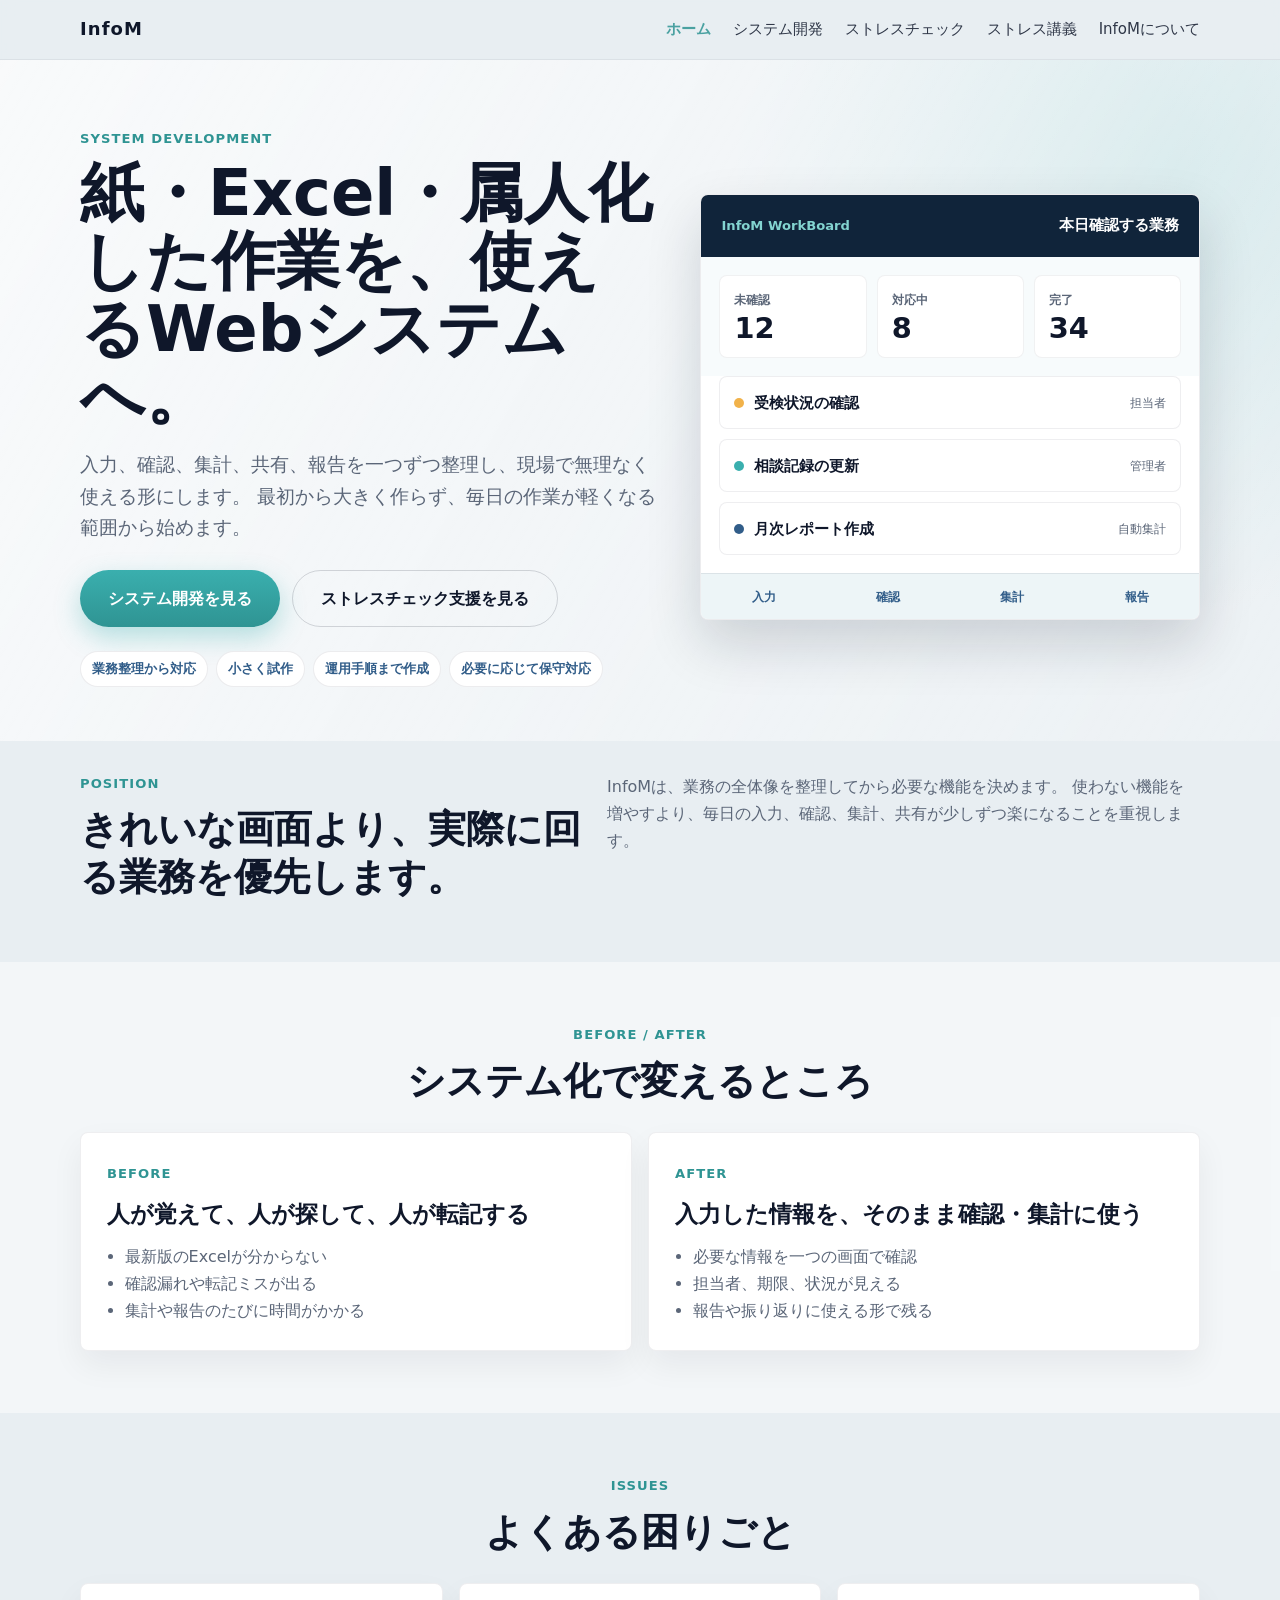
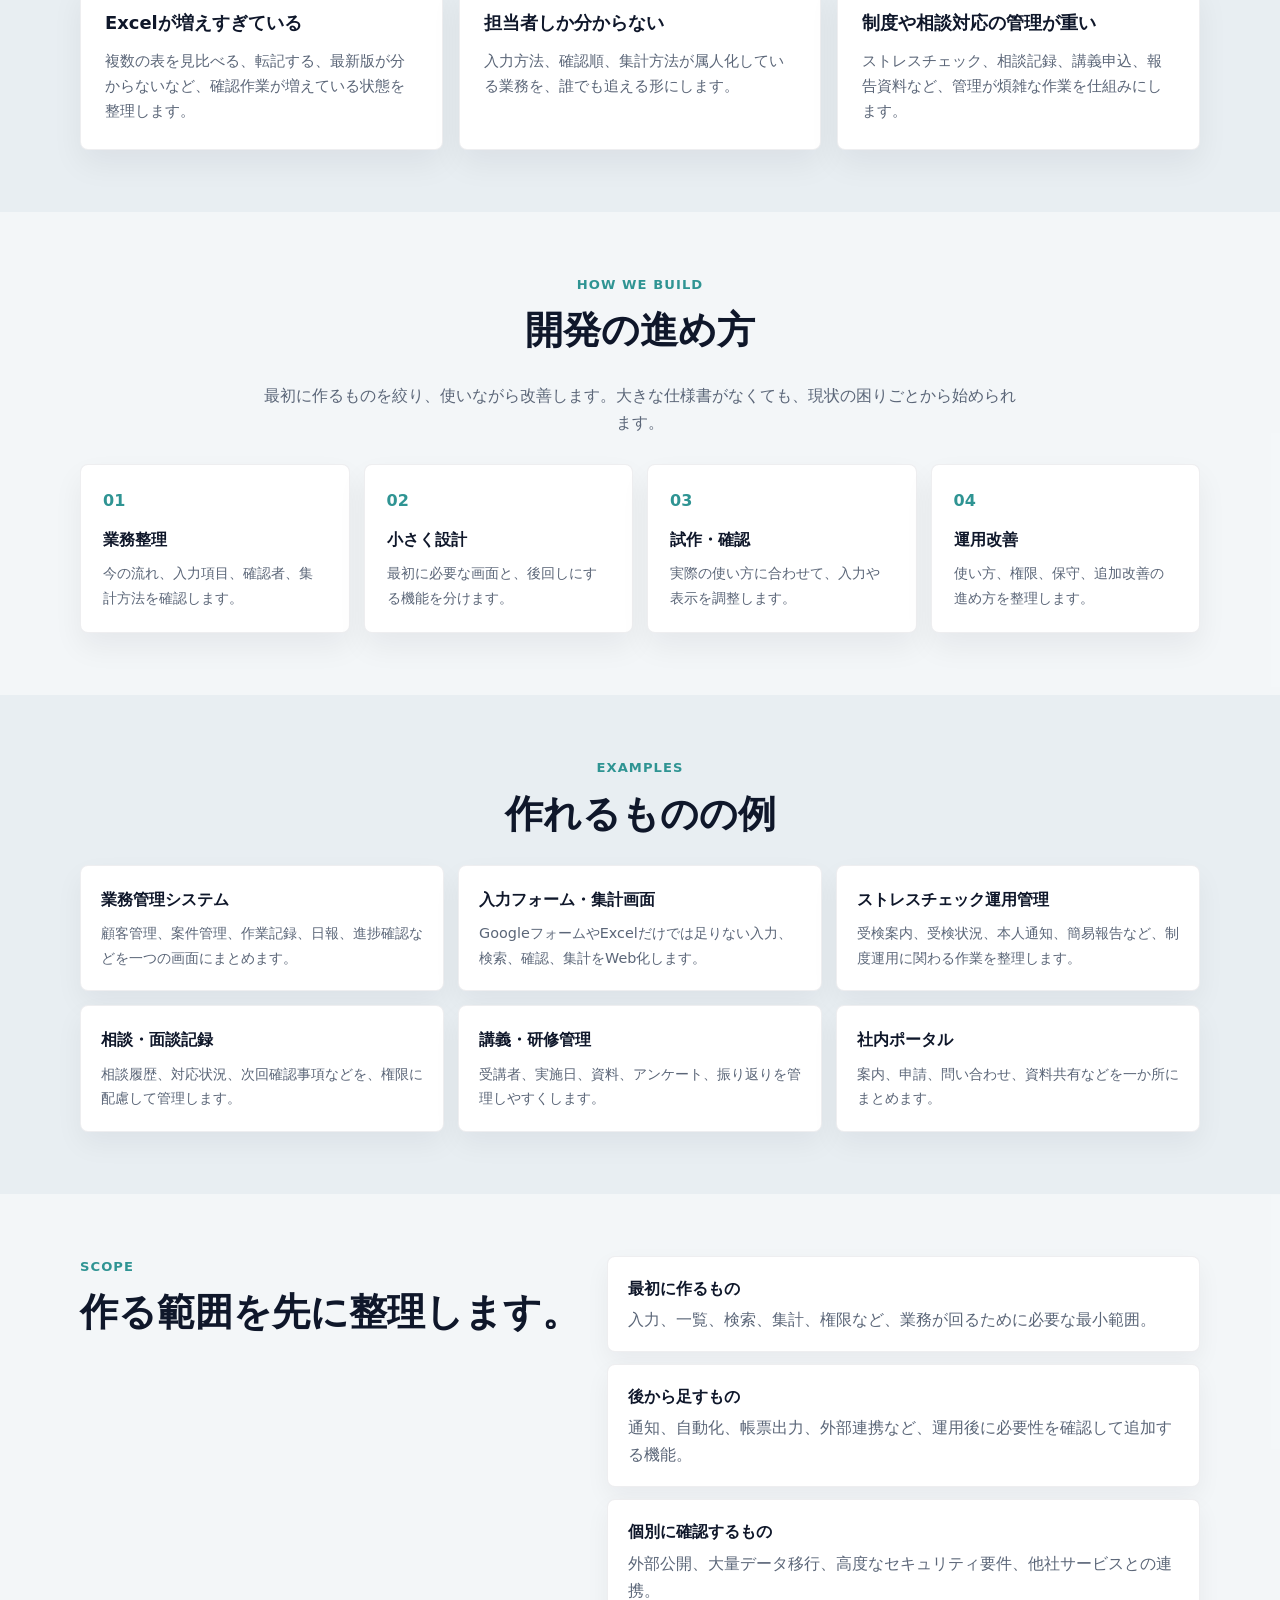
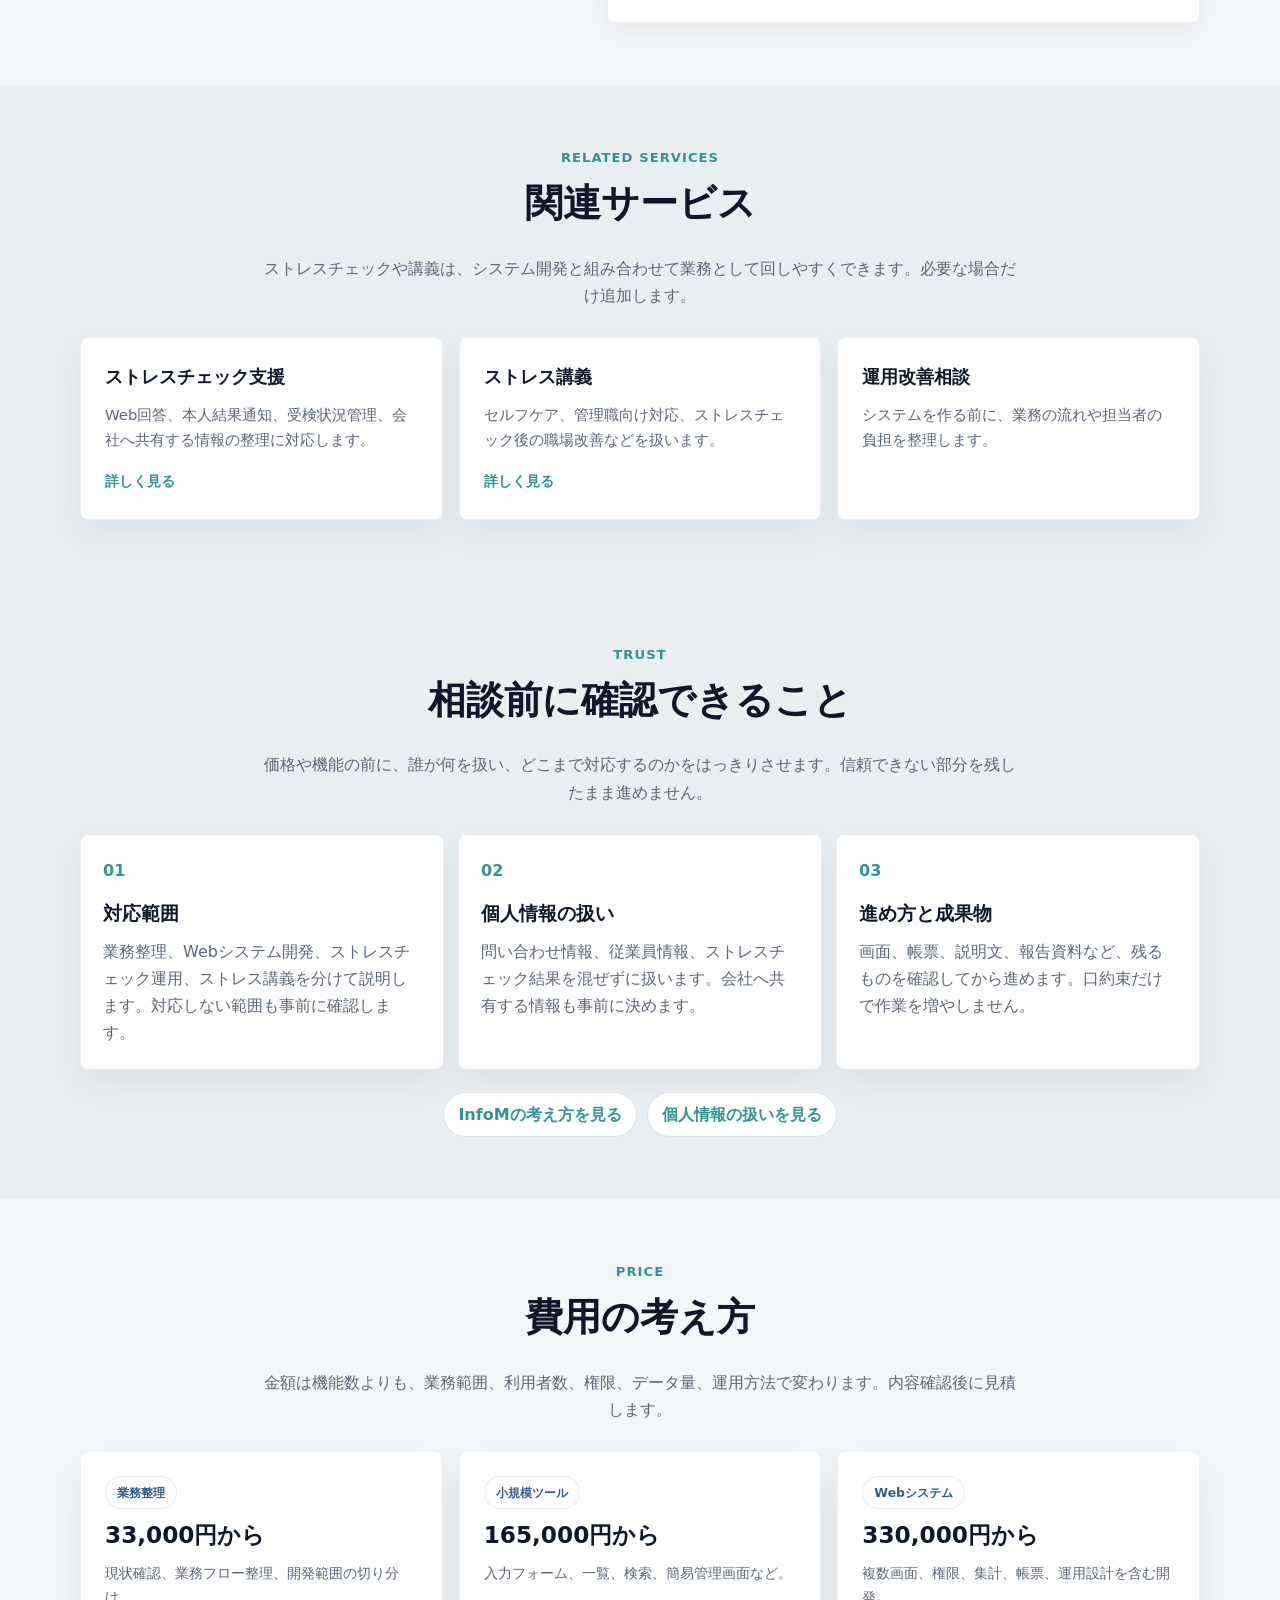
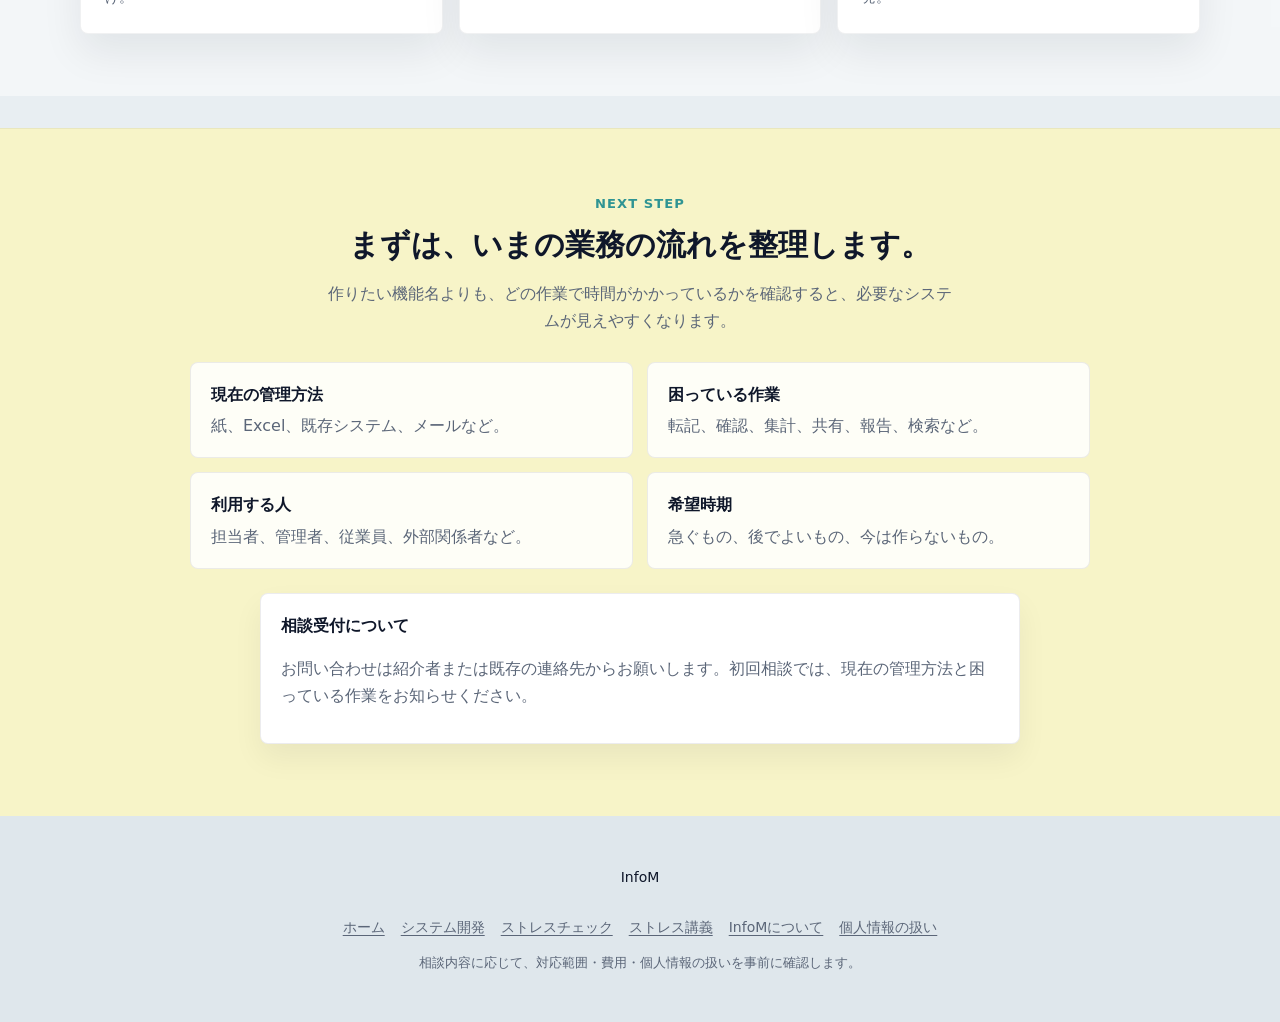
==== commit 4cd98f86: "Add trust and privacy pages" ====
--- a/index.html
+++ b/index.html
@@ -15,6 +15,7 @@
         <a href="system-development.html">システム開発</a>
         <a href="stress-check.html">ストレスチェック</a>
         <a href="lecture.html">ストレス講義</a>
+        <a href="about.html">InfoMについて</a>
       </nav>
       <button type="button" class="menu-toggle" aria-expanded="false" aria-controls="mobile-nav">メニュー</button>
     </div>
@@ -23,6 +24,7 @@
       <a href="system-development.html">システム開発</a>
       <a href="stress-check.html">ストレスチェック</a>
       <a href="lecture.html">ストレス講義</a>
+      <a href="about.html">InfoMについて</a>
     </div>
   </header>
 
@@ -227,6 +229,35 @@
       </div>
     </section>
 
+    <section class="lp-section">
+      <div class="container">
+        <p class="lp-kicker centered">Trust</p>
+        <h2 class="lp-title centered">相談前に確認できること</h2>
+        <p class="lp-center-text">価格や機能の前に、誰が何を扱い、どこまで対応するのかをはっきりさせます。信頼できない部分を残したまま進めません。</p>
+        <div class="trust-panel-grid">
+          <article class="trust-panel">
+            <span>01</span>
+            <h3>対応範囲</h3>
+            <p>業務整理、Webシステム開発、ストレスチェック運用、ストレス講義を分けて説明します。対応しない範囲も事前に確認します。</p>
+          </article>
+          <article class="trust-panel">
+            <span>02</span>
+            <h3>個人情報の扱い</h3>
+            <p>問い合わせ情報、従業員情報、ストレスチェック結果を混ぜずに扱います。会社へ共有する情報も事前に決めます。</p>
+          </article>
+          <article class="trust-panel">
+            <span>03</span>
+            <h3>進め方と成果物</h3>
+            <p>画面、帳票、説明文、報告資料など、残るものを確認してから進めます。口約束だけで作業を増やしません。</p>
+          </article>
+        </div>
+        <div class="link-panel">
+          <a href="about.html">InfoMの考え方を見る</a>
+          <a href="privacy.html">個人情報の扱いを見る</a>
+        </div>
+      </div>
+    </section>
+
     <section class="lp-section lp-muted" id="price">
       <div class="container">
         <p class="lp-kicker centered">Price</p>
@@ -240,17 +271,21 @@
       </div>
     </section>
 
-    <section class="cta-band" id="contact">
-      <div class="container">
-        <h2 class="cta-title">今の業務を、どこから整えるか相談する</h2>
-        <p class="cta-lead">システム化する前に、まずは作業の流れと負担の大きい箇所を整理します。</p>
-        <form class="contact-form" action="#" method="get" onsubmit="return false;">
-          <label><span class="lbl">会社名</span><input type="text" placeholder="例）株式会社インフォム" /></label>
-          <label><span class="lbl">メールアドレス</span><input type="email" placeholder="name@example.com" /></label>
-          <label class="full"><span class="lbl">ご相談内容</span><textarea rows="4" placeholder="現在の管理方法、困っている作業、希望時期などをご記入ください"></textarea></label>
-          <button type="submit" class="btn btn-primary btn-lg">送信する</button>
-        </form>
-        <p class="form-note">※現在はサンプル表示です。実運用時は送信先とプライバシー方針を設定します。</p>
+    <section class="cta-band">
+      <div class="container cta-simple">
+        <p class="lp-kicker centered">Next Step</p>
+        <h2 class="cta-title">まずは、いまの業務の流れを整理します。</h2>
+        <p class="cta-lead">作りたい機能名よりも、どの作業で時間がかかっているかを確認すると、必要なシステムが見えやすくなります。</p>
+        <div class="cta-checks">
+          <div><strong>現在の管理方法</strong><span>紙、Excel、既存システム、メールなど。</span></div>
+          <div><strong>困っている作業</strong><span>転記、確認、集計、共有、報告、検索など。</span></div>
+          <div><strong>利用する人</strong><span>担当者、管理者、従業員、外部関係者など。</span></div>
+          <div><strong>希望時期</strong><span>急ぐもの、後でよいもの、今は作らないもの。</span></div>
+        </div>
+        <div class="notice-panel">
+          <strong>相談受付について</strong>
+          <p>お問い合わせは紹介者または既存の連絡先からお願いします。初回相談では、現在の管理方法と困っている作業をお知らせください。</p>
+        </div>
       </div>
     </section>
   </main>
@@ -258,12 +293,15 @@
   <footer class="site-footer">
     <div class="container footer-inner">
       <p class="footer-brand">InfoM</p>
-      <nav aria-label="フッターメニュー">
+      <nav class="footer-nav" aria-label="フッターメニュー">
         <a href="index.html">ホーム</a>
         <a href="system-development.html">システム開発</a>
         <a href="stress-check.html">ストレスチェック</a>
         <a href="lecture.html">ストレス講義</a>
+        <a href="about.html">InfoMについて</a>
+        <a href="privacy.html">個人情報の扱い</a>
       </nav>
+      <p class="copyright">相談内容に応じて、対応範囲・費用・個人情報の扱いを事前に確認します。</p>
     </div>
   </footer>
   <script>
--- a/styles.css
+++ b/styles.css
@@ -2612,3 +2612,137 @@
   margin: 10px 0 0;
   color: var(--muted);
 }
+
+.trust-panel-grid,
+.info-grid,
+.cta-checks {
+  display: grid;
+  gap: 14px;
+}
+
+@media (min-width: 780px) {
+  .trust-panel-grid {
+    grid-template-columns: repeat(3, minmax(0, 1fr));
+  }
+
+  .info-grid,
+  .cta-checks {
+    grid-template-columns: repeat(2, minmax(0, 1fr));
+  }
+}
+
+.trust-panel,
+.info-grid div,
+.notice-panel,
+.profile-card {
+  border-radius: 8px;
+  background: #fff;
+  border: 1px solid rgba(15, 23, 42, 0.08);
+  box-shadow: 0 14px 30px rgba(15, 23, 42, 0.06);
+}
+
+.trust-panel {
+  padding: 22px;
+}
+
+.trust-panel span {
+  display: inline-flex;
+  margin-bottom: 14px;
+  color: var(--teal-dark);
+  font-weight: 900;
+}
+
+.trust-panel h3,
+.profile-card h2 {
+  margin: 0 0 8px;
+}
+
+.trust-panel p,
+.profile-card p {
+  margin: 0;
+  color: var(--muted);
+}
+
+.info-grid div {
+  padding: 18px 20px;
+}
+
+.info-grid strong,
+.cta-checks strong,
+.notice-panel strong {
+  display: block;
+  margin-bottom: 4px;
+}
+
+.info-grid span,
+.cta-checks span,
+.notice-panel p {
+  display: block;
+  color: var(--muted);
+}
+
+.link-panel {
+  display: flex;
+  flex-wrap: wrap;
+  justify-content: center;
+  gap: 10px;
+  margin-top: 22px;
+}
+
+.link-panel a {
+  display: inline-flex;
+  align-items: center;
+  min-height: 42px;
+  padding: 8px 14px;
+  border-radius: 999px;
+  background: #fff;
+  border: 1px solid rgba(15, 23, 42, 0.12);
+  color: var(--teal-dark);
+  font-weight: 800;
+}
+
+.cta-simple {
+  max-width: 900px;
+}
+
+.cta-checks {
+  margin-top: 24px;
+}
+
+.cta-checks div {
+  padding: 18px 20px;
+  border-radius: 8px;
+  background: rgba(255, 255, 255, 0.86);
+  border: 1px solid rgba(15, 23, 42, 0.08);
+}
+
+.notice-panel {
+  max-width: 760px;
+  margin: 24px auto 0;
+  padding: 18px 20px;
+  text-align: left;
+}
+
+.notice-panel a {
+  color: var(--teal-dark);
+  font-weight: 800;
+  text-decoration: underline;
+  text-underline-offset: 3px;
+}
+
+.profile-card {
+  padding: 26px;
+}
+
+.profile-card > span {
+  display: block;
+  margin-bottom: 8px;
+  color: var(--teal-dark);
+  font-weight: 900;
+}
+
+.profile-card ul {
+  margin: 14px 0 0;
+  padding-left: 1.2em;
+  color: var(--muted);
+}
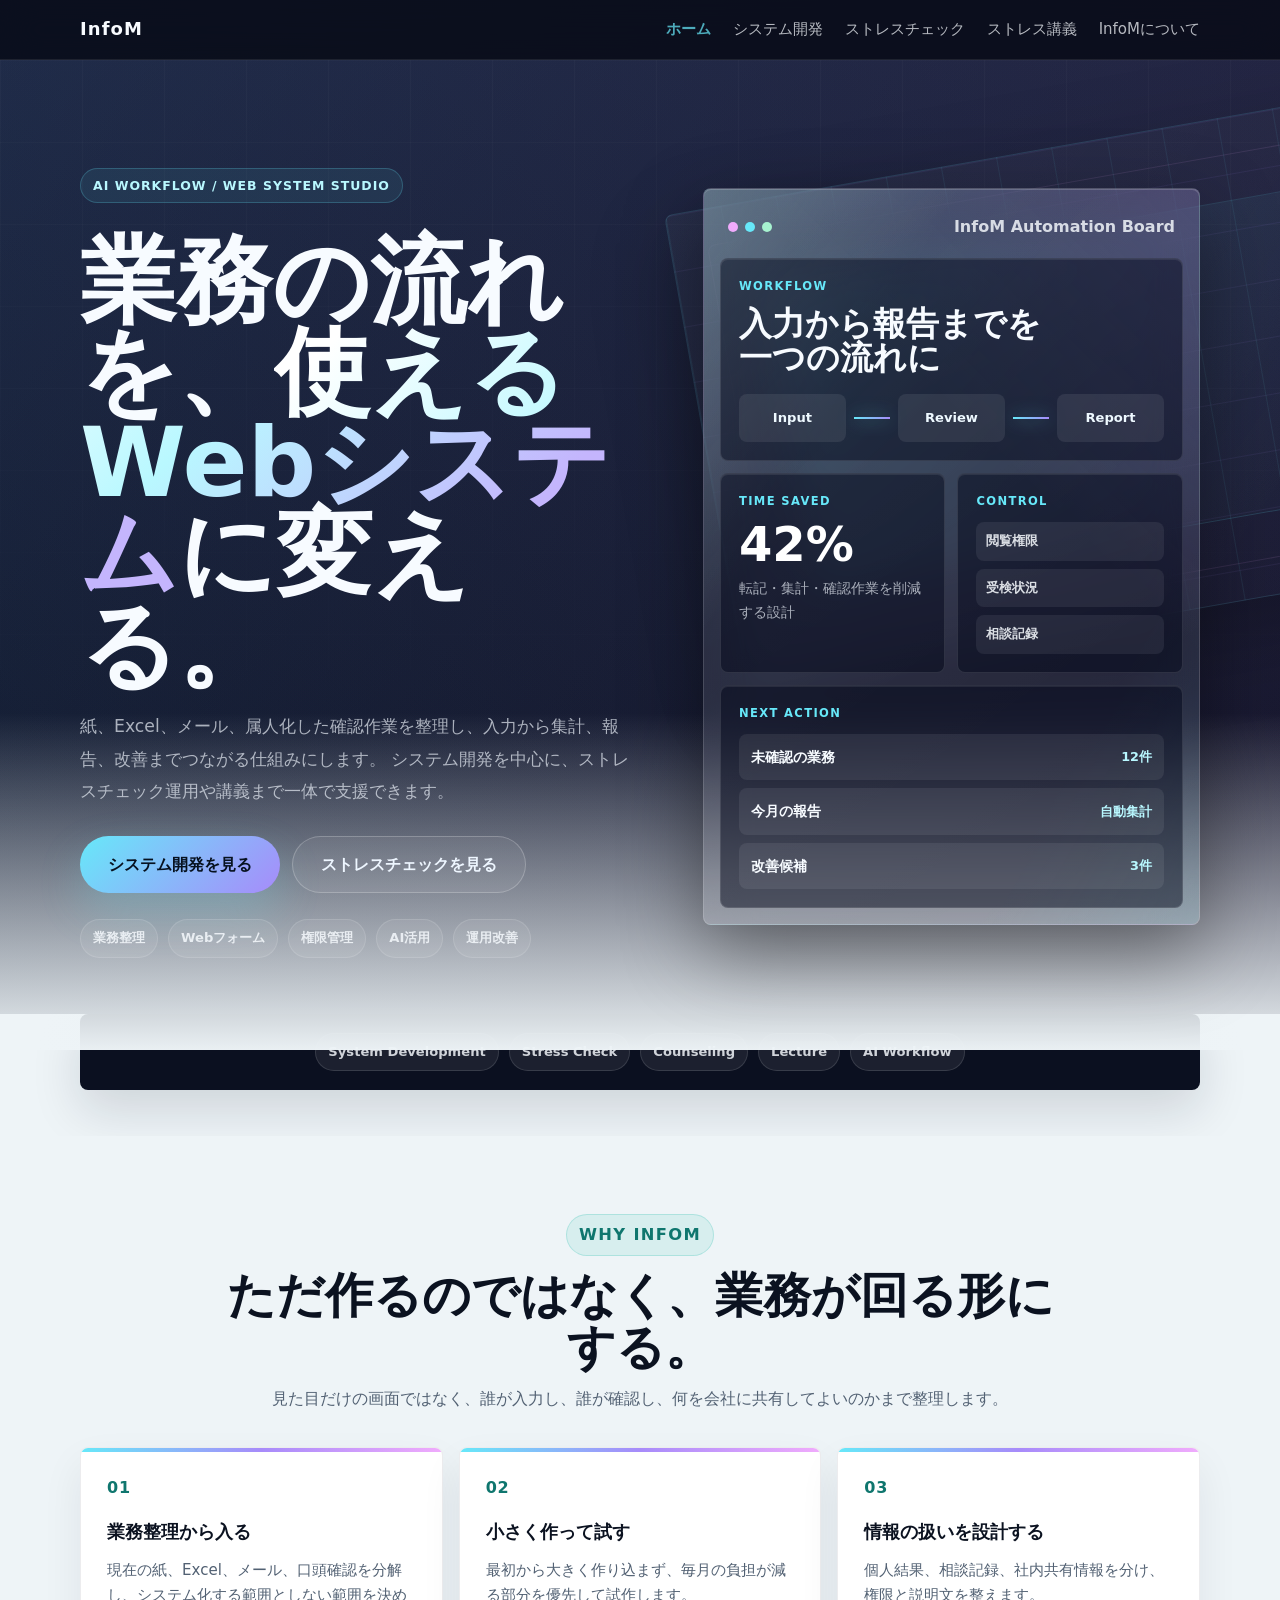
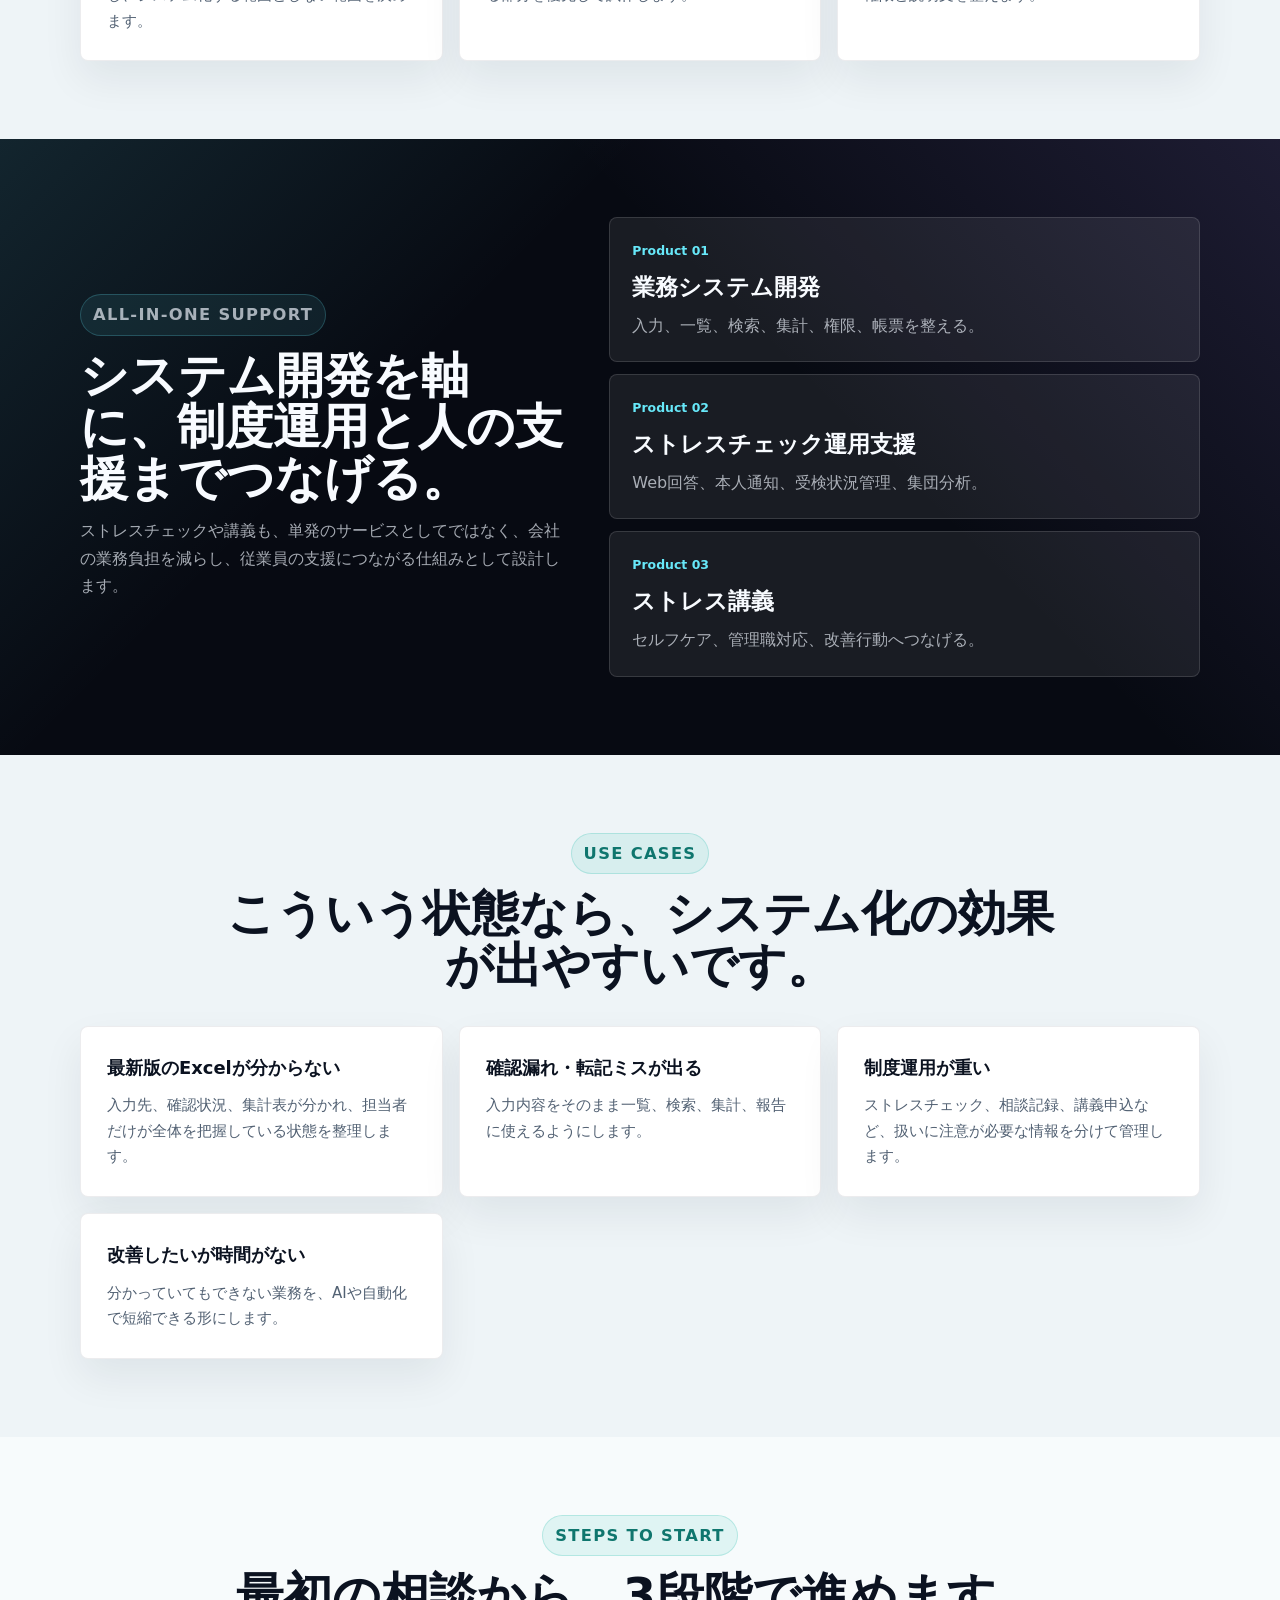
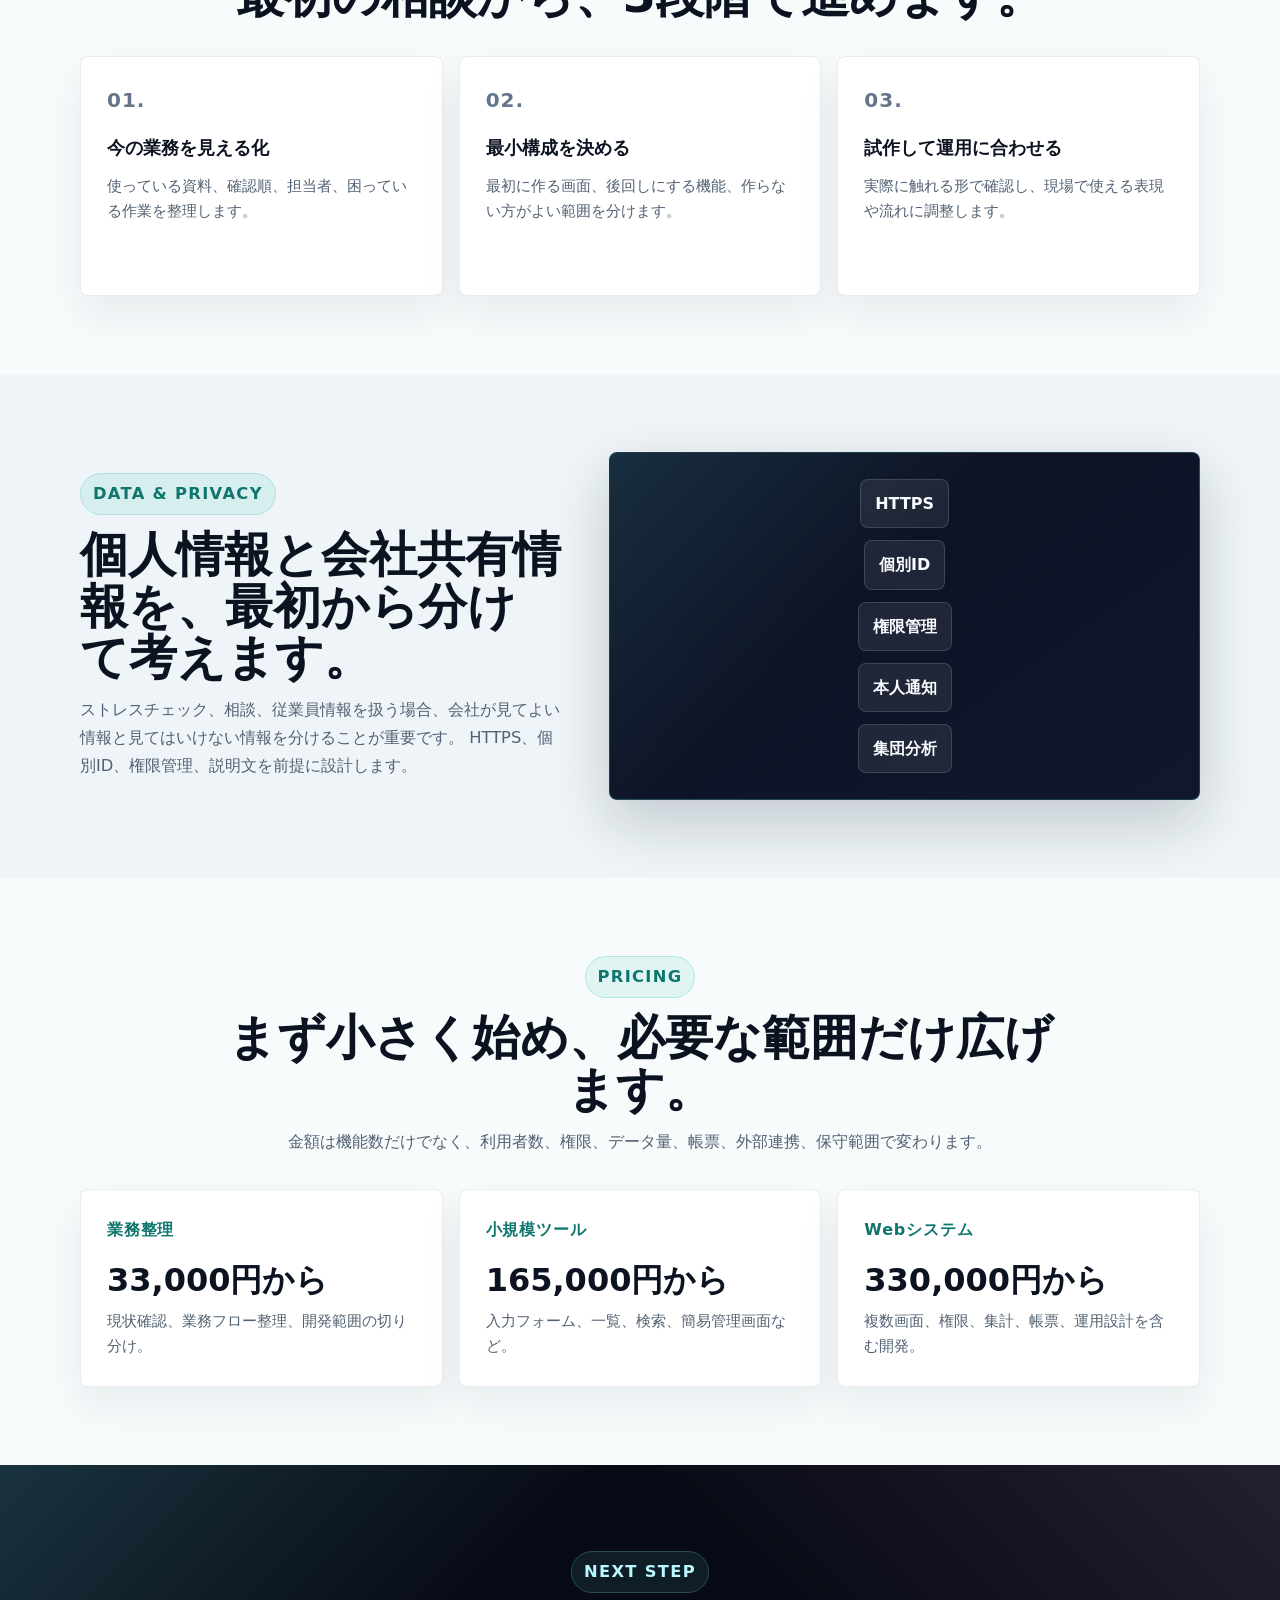
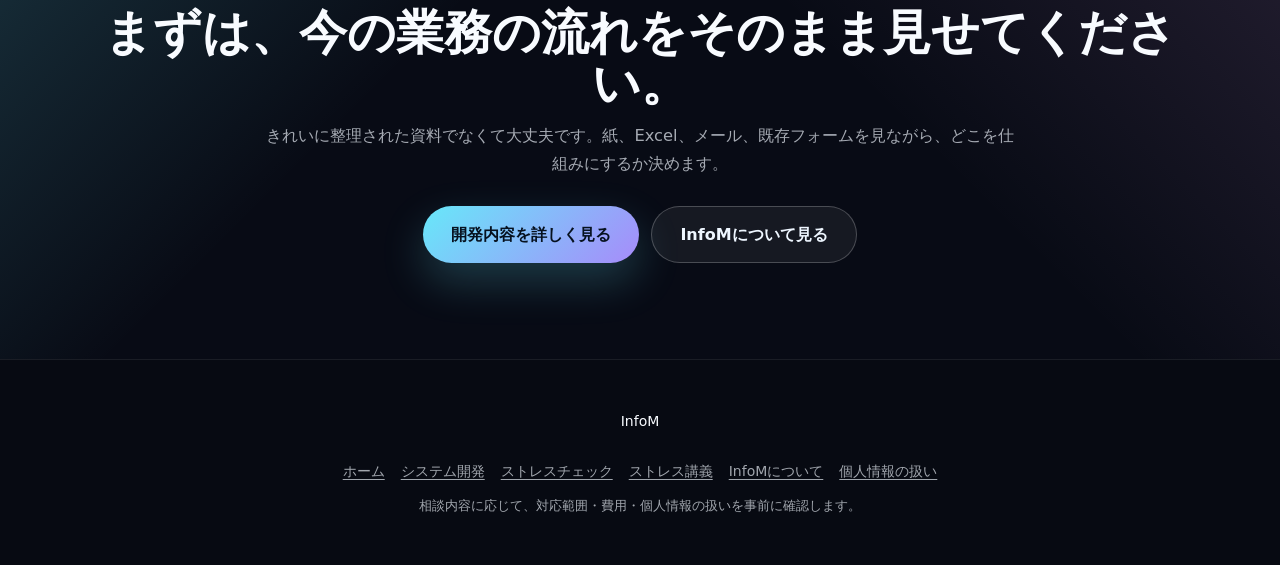
==== commit 69a6f0e2: "Apply Cosmoq-inspired SaaS redesign" ====
--- a/index.html
+++ b/index.html
@@ -3,10 +3,10 @@
 <head>
   <meta charset="UTF-8" />
   <meta name="viewport" content="width=device-width, initial-scale=1.0" />
-  <title>InfoM | 業務に合うWebシステム開発</title>
+  <title>InfoM | 業務改善とWebシステム開発</title>
   <link rel="stylesheet" href="styles.css" />
 </head>
-<body>
+<body class="cosmo-page">
   <header class="site-header">
     <div class="container header-inner">
       <a href="index.html" class="logo" aria-current="page">InfoM</a>
@@ -29,262 +29,244 @@
   </header>
 
   <main>
-    <section class="lp-hero">
-      <div class="container lp-hero-inner">
-        <div class="lp-hero-copy">
-          <p class="lp-kicker">System Development</p>
-          <h1>紙・Excel・属人化した作業を、使えるWebシステムへ。</h1>
-          <p class="lp-lead">
-            入力、確認、集計、共有、報告を一つずつ整理し、現場で無理なく使える形にします。
-            最初から大きく作らず、毎日の作業が軽くなる範囲から始めます。
+    <section class="cosmo-hero">
+      <div class="cosmo-orbit" aria-hidden="true"></div>
+      <div class="container cosmo-hero-grid">
+        <div class="cosmo-hero-copy">
+          <p class="cosmo-pill">AI Workflow / Web System Studio</p>
+          <h1>業務の流れを、<span>使えるWebシステム</span>に変える。</h1>
+          <p class="cosmo-lead">
+            紙、Excel、メール、属人化した確認作業を整理し、入力から集計、報告、改善までつながる仕組みにします。
+            システム開発を中心に、ストレスチェック運用や講義まで一体で支援できます。
           </p>
-          <div class="lp-actions">
+          <div class="cosmo-actions">
             <a class="btn btn-primary btn-lg" href="system-development.html">システム開発を見る</a>
-            <a class="btn btn-outline btn-lg" href="stress-check.html">ストレスチェック支援を見る</a>
+            <a class="btn btn-outline btn-lg" href="stress-check.html">ストレスチェックを見る</a>
           </div>
-          <div class="lp-trust-row" aria-label="対応の特徴">
-            <span>業務整理から対応</span>
-            <span>小さく試作</span>
-            <span>運用手順まで作成</span>
-            <span>必要に応じて保守対応</span>
+          <div class="cosmo-trust" aria-label="対応領域">
+            <span>業務整理</span>
+            <span>Webフォーム</span>
+            <span>権限管理</span>
+            <span>AI活用</span>
+            <span>運用改善</span>
           </div>
         </div>
-        <div class="product-shot" aria-label="業務管理画面のイメージ">
-          <div class="product-topbar">
-            <span>InfoM WorkBoard</span>
-            <strong>本日確認する業務</strong>
+
+        <div class="cosmo-console" aria-label="業務改善ダッシュボードのイメージ">
+          <div class="console-head">
+            <div class="console-dots" aria-hidden="true"><span></span><span></span><span></span></div>
+            <strong>InfoM Automation Board</strong>
           </div>
-          <div class="product-metrics">
-            <div><span>未確認</span><strong>12</strong></div>
-            <div><span>対応中</span><strong>8</strong></div>
-            <div><span>完了</span><strong>34</strong></div>
+          <div class="console-grid">
+            <div class="console-panel console-main">
+              <span class="console-label">WORKFLOW</span>
+              <h2>入力から報告までを一つの流れに</h2>
+              <div class="flow-map" aria-hidden="true">
+                <span>Input</span>
+                <i></i>
+                <span>Review</span>
+                <i></i>
+                <span>Report</span>
+              </div>
+            </div>
+            <div class="console-panel">
+              <span class="console-label">TIME SAVED</span>
+              <strong class="console-number">42%</strong>
+              <p>転記・集計・確認作業を削減する設計</p>
+            </div>
+            <div class="console-panel">
+              <span class="console-label">CONTROL</span>
+              <ul class="console-list">
+                <li>閲覧権限</li>
+                <li>受検状況</li>
+                <li>相談記録</li>
+              </ul>
+            </div>
+            <div class="console-panel console-wide">
+              <span class="console-label">NEXT ACTION</span>
+              <div class="action-row"><strong>未確認の業務</strong><em>12件</em></div>
+              <div class="action-row"><strong>今月の報告</strong><em>自動集計</em></div>
+              <div class="action-row"><strong>改善候補</strong><em>3件</em></div>
+            </div>
           </div>
-          <div class="product-list">
-            <div><span class="status status-new"></span><strong>受検状況の確認</strong><em>担当者</em></div>
-            <div><span class="status status-work"></span><strong>相談記録の更新</strong><em>管理者</em></div>
-            <div><span class="status status-done"></span><strong>月次レポート作成</strong><em>自動集計</em></div>
-          </div>
-          <div class="product-foot">
-            <span>入力</span>
-            <span>確認</span>
-            <span>集計</span>
-            <span>報告</span>
-          </div>
-        </div>
-      </div>
-    </section>
-
-    <section class="lp-section lp-intro">
-      <div class="container lp-split">
+        </div>
+      </div>
+    </section>
+
+    <section class="cosmo-strip">
+      <div class="container cosmo-strip-inner" aria-label="サービス領域">
+        <span>System Development</span>
+        <span>Stress Check</span>
+        <span>Counseling</span>
+        <span>Lecture</span>
+        <span>AI Workflow</span>
+      </div>
+    </section>
+
+    <section class="cosmo-section">
+      <div class="container">
+        <div class="cosmo-section-head">
+          <p class="cosmo-eyebrow">Why InfoM</p>
+          <h2>ただ作るのではなく、業務が回る形にする。</h2>
+          <p>見た目だけの画面ではなく、誰が入力し、誰が確認し、何を会社に共有してよいのかまで整理します。</p>
+        </div>
+        <div class="cosmo-feature-grid">
+          <article>
+            <span>01</span>
+            <h3>業務整理から入る</h3>
+            <p>現在の紙、Excel、メール、口頭確認を分解し、システム化する範囲としない範囲を決めます。</p>
+          </article>
+          <article>
+            <span>02</span>
+            <h3>小さく作って試す</h3>
+            <p>最初から大きく作り込まず、毎月の負担が減る部分を優先して試作します。</p>
+          </article>
+          <article>
+            <span>03</span>
+            <h3>情報の扱いを設計する</h3>
+            <p>個人結果、相談記録、社内共有情報を分け、権限と説明文を整えます。</p>
+          </article>
+        </div>
+      </div>
+    </section>
+
+    <section class="cosmo-section cosmo-dark-band">
+      <div class="container cosmo-solution-grid">
+        <div class="cosmo-section-head left">
+          <p class="cosmo-eyebrow">All-in-one Support</p>
+          <h2>システム開発を軸に、制度運用と人の支援までつなげる。</h2>
+          <p>
+            ストレスチェックや講義も、単発のサービスとしてではなく、会社の業務負担を減らし、従業員の支援につながる仕組みとして設計します。
+          </p>
+        </div>
+        <div class="solution-stack">
+          <a href="system-development.html">
+            <span>Product 01</span>
+            <strong>業務システム開発</strong>
+            <em>入力、一覧、検索、集計、権限、帳票を整える。</em>
+          </a>
+          <a href="stress-check.html">
+            <span>Product 02</span>
+            <strong>ストレスチェック運用支援</strong>
+            <em>Web回答、本人通知、受検状況管理、集団分析。</em>
+          </a>
+          <a href="lecture.html">
+            <span>Product 03</span>
+            <strong>ストレス講義</strong>
+            <em>セルフケア、管理職対応、改善行動へつなげる。</em>
+          </a>
+        </div>
+      </div>
+    </section>
+
+    <section class="cosmo-section">
+      <div class="container">
+        <div class="cosmo-section-head">
+          <p class="cosmo-eyebrow">Use Cases</p>
+          <h2>こういう状態なら、システム化の効果が出やすいです。</h2>
+        </div>
+        <div class="cosmo-card-grid">
+          <article>
+            <h3>最新版のExcelが分からない</h3>
+            <p>入力先、確認状況、集計表が分かれ、担当者だけが全体を把握している状態を整理します。</p>
+          </article>
+          <article>
+            <h3>確認漏れ・転記ミスが出る</h3>
+            <p>入力内容をそのまま一覧、検索、集計、報告に使えるようにします。</p>
+          </article>
+          <article>
+            <h3>制度運用が重い</h3>
+            <p>ストレスチェック、相談記録、講義申込など、扱いに注意が必要な情報を分けて管理します。</p>
+          </article>
+          <article>
+            <h3>改善したいが時間がない</h3>
+            <p>分かっていてもできない業務を、AIや自動化で短縮できる形にします。</p>
+          </article>
+        </div>
+      </div>
+    </section>
+
+    <section class="cosmo-section cosmo-steps-section">
+      <div class="container">
+        <div class="cosmo-section-head">
+          <p class="cosmo-eyebrow">Steps To Start</p>
+          <h2>最初の相談から、3段階で進めます。</h2>
+        </div>
+        <div class="cosmo-steps">
+          <article>
+            <span>01.</span>
+            <h3>今の業務を見える化</h3>
+            <p>使っている資料、確認順、担当者、困っている作業を整理します。</p>
+          </article>
+          <article>
+            <span>02.</span>
+            <h3>最小構成を決める</h3>
+            <p>最初に作る画面、後回しにする機能、作らない方がよい範囲を分けます。</p>
+          </article>
+          <article>
+            <span>03.</span>
+            <h3>試作して運用に合わせる</h3>
+            <p>実際に触れる形で確認し、現場で使える表現や流れに調整します。</p>
+          </article>
+        </div>
+      </div>
+    </section>
+
+    <section class="cosmo-section">
+      <div class="container cosmo-security">
         <div>
-          <p class="lp-kicker">Position</p>
-          <h2>きれいな画面より、実際に回る業務を優先します。</h2>
-        </div>
-        <p>
-          InfoMは、業務の全体像を整理してから必要な機能を決めます。
-          使わない機能を増やすより、毎日の入力、確認、集計、共有が少しずつ楽になることを重視します。
-        </p>
-      </div>
-    </section>
-
-    <section class="lp-section lp-muted">
-      <div class="container">
-        <p class="lp-kicker centered">Before / After</p>
-        <h2 class="lp-title centered">システム化で変えるところ</h2>
-        <div class="before-after">
-          <article>
-            <span>Before</span>
-            <h3>人が覚えて、人が探して、人が転記する</h3>
-            <ul>
-              <li>最新版のExcelが分からない</li>
-              <li>確認漏れや転記ミスが出る</li>
-              <li>集計や報告のたびに時間がかかる</li>
-            </ul>
-          </article>
-          <article>
-            <span>After</span>
-            <h3>入力した情報を、そのまま確認・集計に使う</h3>
-            <ul>
-              <li>必要な情報を一つの画面で確認</li>
-              <li>担当者、期限、状況が見える</li>
-              <li>報告や振り返りに使える形で残る</li>
-            </ul>
-          </article>
-        </div>
-      </div>
-    </section>
-
-    <section class="lp-section" id="issues">
-      <div class="container">
-        <p class="lp-kicker centered">Issues</p>
-        <h2 class="lp-title centered">よくある困りごと</h2>
-        <div class="lp-card-grid">
-          <article class="lp-card">
-            <h3>Excelが増えすぎている</h3>
-            <p>複数の表を見比べる、転記する、最新版が分からないなど、確認作業が増えている状態を整理します。</p>
-          </article>
-          <article class="lp-card">
-            <h3>担当者しか分からない</h3>
-            <p>入力方法、確認順、集計方法が属人化している業務を、誰でも追える形にします。</p>
-          </article>
-          <article class="lp-card">
-            <h3>制度や相談対応の管理が重い</h3>
-            <p>ストレスチェック、相談記録、講義申込、報告資料など、管理が煩雑な作業を仕組みにします。</p>
-          </article>
-        </div>
-      </div>
-    </section>
-
-    <section class="lp-section lp-muted" id="process">
-      <div class="container">
-        <p class="lp-kicker centered">How We Build</p>
-        <h2 class="lp-title centered">開発の進め方</h2>
-        <p class="lp-center-text">最初に作るものを絞り、使いながら改善します。大きな仕様書がなくても、現状の困りごとから始められます。</p>
-        <div class="lp-flow">
-          <div><span>01</span><strong>業務整理</strong><p>今の流れ、入力項目、確認者、集計方法を確認します。</p></div>
-          <div><span>02</span><strong>小さく設計</strong><p>最初に必要な画面と、後回しにする機能を分けます。</p></div>
-          <div><span>03</span><strong>試作・確認</strong><p>実際の使い方に合わせて、入力や表示を調整します。</p></div>
-          <div><span>04</span><strong>運用改善</strong><p>使い方、権限、保守、追加改善の進め方を整理します。</p></div>
-        </div>
-      </div>
-    </section>
-
-    <section class="lp-section" id="systems">
-      <div class="container">
-        <p class="lp-kicker centered">Examples</p>
-        <h2 class="lp-title centered">作れるものの例</h2>
-        <div class="lp-deliverable-grid">
-          <article>
-            <h3>業務管理システム</h3>
-            <p>顧客管理、案件管理、作業記録、日報、進捗確認などを一つの画面にまとめます。</p>
-          </article>
-          <article>
-            <h3>入力フォーム・集計画面</h3>
-            <p>GoogleフォームやExcelだけでは足りない入力、検索、確認、集計をWeb化します。</p>
-          </article>
-          <article>
-            <h3>ストレスチェック運用管理</h3>
-            <p>受検案内、受検状況、本人通知、簡易報告など、制度運用に関わる作業を整理します。</p>
-          </article>
-          <article>
-            <h3>相談・面談記録</h3>
-            <p>相談履歴、対応状況、次回確認事項などを、権限に配慮して管理します。</p>
-          </article>
-          <article>
-            <h3>講義・研修管理</h3>
-            <p>受講者、実施日、資料、アンケート、振り返りを管理しやすくします。</p>
-          </article>
-          <article>
-            <h3>社内ポータル</h3>
-            <p>案内、申請、問い合わせ、資料共有などを一か所にまとめます。</p>
-          </article>
-        </div>
-      </div>
-    </section>
-
-    <section class="lp-section lp-muted" id="scope">
-      <div class="container lp-split">
-        <div>
-          <p class="lp-kicker">Scope</p>
-          <h2>作る範囲を先に整理します。</h2>
-        </div>
-        <div class="lp-review-list">
-          <div>
-            <strong>最初に作るもの</strong>
-            <p>入力、一覧、検索、集計、権限など、業務が回るために必要な最小範囲。</p>
-          </div>
-          <div>
-            <strong>後から足すもの</strong>
-            <p>通知、自動化、帳票出力、外部連携など、運用後に必要性を確認して追加する機能。</p>
-          </div>
-          <div>
-            <strong>個別に確認するもの</strong>
-            <p>外部公開、大量データ移行、高度なセキュリティ要件、他社サービスとの連携。</p>
-          </div>
-        </div>
-      </div>
-    </section>
-
-    <section class="lp-section" id="related">
-      <div class="container">
-        <p class="lp-kicker centered">Related Services</p>
-        <h2 class="lp-title centered">関連サービス</h2>
-        <p class="lp-center-text">ストレスチェックや講義は、システム開発と組み合わせて業務として回しやすくできます。必要な場合だけ追加します。</p>
-        <div class="lp-card-grid">
-          <article class="lp-card">
-            <h3>ストレスチェック支援</h3>
-            <p>Web回答、本人結果通知、受検状況管理、会社へ共有する情報の整理に対応します。</p>
-            <a href="stress-check.html">詳しく見る</a>
-          </article>
-          <article class="lp-card">
-            <h3>ストレス講義</h3>
-            <p>セルフケア、管理職向け対応、ストレスチェック後の職場改善などを扱います。</p>
-            <a href="lecture.html">詳しく見る</a>
-          </article>
-          <article class="lp-card">
-            <h3>運用改善相談</h3>
-            <p>システムを作る前に、業務の流れや担当者の負担を整理します。</p>
-          </article>
-        </div>
-      </div>
-    </section>
-
-    <section class="lp-section">
-      <div class="container">
-        <p class="lp-kicker centered">Trust</p>
-        <h2 class="lp-title centered">相談前に確認できること</h2>
-        <p class="lp-center-text">価格や機能の前に、誰が何を扱い、どこまで対応するのかをはっきりさせます。信頼できない部分を残したまま進めません。</p>
-        <div class="trust-panel-grid">
-          <article class="trust-panel">
-            <span>01</span>
-            <h3>対応範囲</h3>
-            <p>業務整理、Webシステム開発、ストレスチェック運用、ストレス講義を分けて説明します。対応しない範囲も事前に確認します。</p>
-          </article>
-          <article class="trust-panel">
-            <span>02</span>
-            <h3>個人情報の扱い</h3>
-            <p>問い合わせ情報、従業員情報、ストレスチェック結果を混ぜずに扱います。会社へ共有する情報も事前に決めます。</p>
-          </article>
-          <article class="trust-panel">
-            <span>03</span>
-            <h3>進め方と成果物</h3>
-            <p>画面、帳票、説明文、報告資料など、残るものを確認してから進めます。口約束だけで作業を増やしません。</p>
-          </article>
-        </div>
-        <div class="link-panel">
-          <a href="about.html">InfoMの考え方を見る</a>
-          <a href="privacy.html">個人情報の扱いを見る</a>
-        </div>
-      </div>
-    </section>
-
-    <section class="lp-section lp-muted" id="price">
-      <div class="container">
-        <p class="lp-kicker centered">Price</p>
-        <h2 class="lp-title centered">費用の考え方</h2>
-        <p class="lp-center-text">金額は機能数よりも、業務範囲、利用者数、権限、データ量、運用方法で変わります。内容確認後に見積します。</p>
-        <div class="pricing-grid">
-          <article class="price-card"><span class="price-label">業務整理</span><h3>33,000円から</h3><p>現状確認、業務フロー整理、開発範囲の切り分け。</p></article>
-          <article class="price-card"><span class="price-label">小規模ツール</span><h3>165,000円から</h3><p>入力フォーム、一覧、検索、簡易管理画面など。</p></article>
-          <article class="price-card"><span class="price-label">Webシステム</span><h3>330,000円から</h3><p>複数画面、権限、集計、帳票、運用設計を含む開発。</p></article>
-        </div>
-      </div>
-    </section>
-
-    <section class="cta-band">
-      <div class="container cta-simple">
-        <p class="lp-kicker centered">Next Step</p>
-        <h2 class="cta-title">まずは、いまの業務の流れを整理します。</h2>
-        <p class="cta-lead">作りたい機能名よりも、どの作業で時間がかかっているかを確認すると、必要なシステムが見えやすくなります。</p>
-        <div class="cta-checks">
-          <div><strong>現在の管理方法</strong><span>紙、Excel、既存システム、メールなど。</span></div>
-          <div><strong>困っている作業</strong><span>転記、確認、集計、共有、報告、検索など。</span></div>
-          <div><strong>利用する人</strong><span>担当者、管理者、従業員、外部関係者など。</span></div>
-          <div><strong>希望時期</strong><span>急ぐもの、後でよいもの、今は作らないもの。</span></div>
-        </div>
-        <div class="notice-panel">
-          <strong>相談受付について</strong>
-          <p>お問い合わせは紹介者または既存の連絡先からお願いします。初回相談では、現在の管理方法と困っている作業をお知らせください。</p>
+          <p class="cosmo-eyebrow">Data & Privacy</p>
+          <h2>個人情報と会社共有情報を、最初から分けて考えます。</h2>
+          <p>
+            ストレスチェック、相談、従業員情報を扱う場合、会社が見てよい情報と見てはいけない情報を分けることが重要です。
+            HTTPS、個別ID、権限管理、説明文を前提に設計します。
+          </p>
+        </div>
+        <div class="security-orbits" aria-label="情報管理の要点">
+          <span>HTTPS</span>
+          <span>個別ID</span>
+          <span>権限管理</span>
+          <span>本人通知</span>
+          <span>集団分析</span>
+        </div>
+      </div>
+    </section>
+
+    <section class="cosmo-section cosmo-price-section">
+      <div class="container">
+        <div class="cosmo-section-head">
+          <p class="cosmo-eyebrow">Pricing</p>
+          <h2>まず小さく始め、必要な範囲だけ広げます。</h2>
+          <p>金額は機能数だけでなく、利用者数、権限、データ量、帳票、外部連携、保守範囲で変わります。</p>
+        </div>
+        <div class="cosmo-price-grid">
+          <article>
+            <span>業務整理</span>
+            <strong>33,000円から</strong>
+            <p>現状確認、業務フロー整理、開発範囲の切り分け。</p>
+          </article>
+          <article>
+            <span>小規模ツール</span>
+            <strong>165,000円から</strong>
+            <p>入力フォーム、一覧、検索、簡易管理画面など。</p>
+          </article>
+          <article>
+            <span>Webシステム</span>
+            <strong>330,000円から</strong>
+            <p>複数画面、権限、集計、帳票、運用設計を含む開発。</p>
+          </article>
+        </div>
+      </div>
+    </section>
+
+    <section class="cosmo-cta">
+      <div class="container">
+        <p class="cosmo-eyebrow">Next Step</p>
+        <h2>まずは、今の業務の流れをそのまま見せてください。</h2>
+        <p>きれいに整理された資料でなくて大丈夫です。紙、Excel、メール、既存フォームを見ながら、どこを仕組みにするか決めます。</p>
+        <div class="cosmo-actions center">
+          <a class="btn btn-primary btn-lg" href="system-development.html">開発内容を詳しく見る</a>
+          <a class="btn btn-outline btn-lg" href="about.html">InfoMについて見る</a>
         </div>
       </div>
     </section>
--- a/styles.css
+++ b/styles.css
@@ -1964,6 +1964,668 @@
   font-weight: 700;
 }
 
+.lp-source-note {
+  margin: 14px 0 0;
+  max-width: 64ch;
+  color: var(--muted);
+  font-size: 0.9rem;
+}
+
+.lp-source-note a {
+  color: var(--teal-dark);
+  font-weight: 800;
+  text-decoration: underline;
+  text-underline-offset: 3px;
+}
+
+.stress-hero {
+  position: relative;
+  overflow: hidden;
+  padding: 76px 0 64px;
+  background:
+    radial-gradient(circle at 80% 16%, rgba(141, 92, 246, 0.22), transparent 34%),
+    radial-gradient(circle at 88% 68%, rgba(236, 72, 153, 0.12), transparent 26%),
+    radial-gradient(circle at 18% 12%, rgba(37, 99, 235, 0.18), transparent 34%),
+    linear-gradient(135deg, #050711 0%, #08111f 46%, #0d1630 100%);
+  color: #eef7ff;
+}
+
+.stress-hero::before {
+  content: "";
+  position: absolute;
+  inset: 0;
+  background-image:
+    linear-gradient(rgba(255, 255, 255, 0.035) 1px, transparent 1px),
+    linear-gradient(90deg, rgba(255, 255, 255, 0.035) 1px, transparent 1px);
+  background-size: 48px 48px;
+  mask-image: linear-gradient(180deg, rgba(0, 0, 0, 0.5), transparent 72%);
+  pointer-events: none;
+}
+
+.stress-hero .container {
+  position: relative;
+  z-index: 1;
+}
+
+.stress-hero .lp-hero-inner {
+  align-items: center;
+  perspective: 1200px;
+}
+
+.stress-hero .lp-kicker {
+  color: #a5b4fc;
+}
+
+.stress-hero .lp-hero-copy h1 {
+  max-width: 12ch;
+  color: #fff;
+  font-size: clamp(2.45rem, 5vw, 5rem);
+  text-wrap: balance;
+}
+
+.stress-hero .lp-lead,
+.stress-hero .lp-source-note {
+  color: rgba(226, 232, 240, 0.78);
+}
+
+.stress-hero .lp-source-note a {
+  color: #93c5fd;
+}
+
+.stress-hero .btn-outline {
+  background: rgba(255, 255, 255, 0.06);
+  color: #e0f2fe;
+  border-color: rgba(147, 197, 253, 0.32);
+}
+
+.stress-hero .lp-trust-row span {
+  background: rgba(255, 255, 255, 0.07);
+  border-color: rgba(147, 197, 253, 0.18);
+  color: rgba(226, 232, 240, 0.86);
+}
+
+.interactive-stress-demo {
+  --demo-progress: 0%;
+  --tilt-x: 0deg;
+  --tilt-y: 0deg;
+  position: relative;
+  isolation: isolate;
+  display: grid;
+  gap: 18px;
+  min-height: 620px;
+  padding: 24px;
+  border-radius: 24px;
+  background:
+    linear-gradient(145deg, rgba(15, 23, 42, 0.9), rgba(5, 9, 20, 0.82)),
+    radial-gradient(circle at 22% 8%, rgba(59, 130, 246, 0.26), transparent 32%);
+  border: 1px solid rgba(147, 197, 253, 0.26);
+  box-shadow:
+    0 30px 80px rgba(0, 0, 0, 0.38),
+    0 0 48px rgba(99, 102, 241, 0.18);
+  color: #f8fbff;
+  transform: rotateX(var(--tilt-x)) rotateY(var(--tilt-y));
+  transition: transform 180ms ease, box-shadow 260ms ease, border-color 260ms ease;
+  touch-action: pan-y;
+}
+
+.interactive-stress-demo:hover,
+.interactive-stress-demo.is-analyzing {
+  border-color: rgba(167, 139, 250, 0.48);
+  box-shadow:
+    0 34px 90px rgba(0, 0, 0, 0.44),
+    0 0 64px rgba(99, 102, 241, 0.28),
+    0 0 30px rgba(236, 72, 153, 0.1);
+}
+
+.demo-glow {
+  position: absolute;
+  inset: -12%;
+  z-index: -1;
+  background:
+    radial-gradient(circle at 40% 12%, rgba(96, 165, 250, 0.2), transparent 32%),
+    radial-gradient(circle at 72% 46%, rgba(168, 85, 247, 0.18), transparent 30%),
+    radial-gradient(circle at 58% 86%, rgba(236, 72, 153, 0.12), transparent 24%);
+  filter: blur(10px);
+  opacity: 0.9;
+}
+
+.demo-header {
+  display: flex;
+  align-items: center;
+  justify-content: space-between;
+  gap: 16px;
+  color: rgba(226, 232, 240, 0.74);
+  font-size: 0.82rem;
+  letter-spacing: 0.06em;
+}
+
+.demo-dots {
+  display: flex;
+  gap: 6px;
+}
+
+.demo-dots span {
+  width: 9px;
+  height: 9px;
+  border-radius: 50%;
+  background: rgba(148, 163, 184, 0.56);
+}
+
+.demo-dots span:nth-child(1) {
+  background: #fb7185;
+}
+
+.demo-dots span:nth-child(2) {
+  background: #fbbf24;
+}
+
+.demo-dots span:nth-child(3) {
+  background: #38bdf8;
+}
+
+.demo-title {
+  display: grid;
+  gap: 6px;
+}
+
+.demo-title span,
+.demo-title p {
+  margin: 0;
+  color: #93c5fd;
+  font-size: 0.76rem;
+  font-weight: 900;
+  letter-spacing: 0.12em;
+}
+
+.demo-title h2 {
+  margin: 0;
+  color: #fff;
+  font-size: clamp(1.35rem, 2.7vw, 2.2rem);
+  line-height: 1.18;
+}
+
+.demo-title p {
+  color: rgba(226, 232, 240, 0.48);
+}
+
+.demo-input {
+  position: relative;
+  display: flex;
+  align-items: center;
+  width: 100%;
+  min-height: 56px;
+  padding: 10px 18px;
+  border-radius: 999px;
+  border: 1px solid rgba(147, 197, 253, 0.28);
+  background: rgba(15, 23, 42, 0.74);
+  color: #f8fbff;
+  font: inherit;
+  font-weight: 800;
+  text-align: left;
+  cursor: pointer;
+  box-shadow: inset 0 0 24px rgba(96, 165, 250, 0.05);
+  transition: border-color 220ms ease, box-shadow 220ms ease, transform 220ms ease;
+}
+
+.demo-input:hover,
+.demo-input:focus-visible,
+.interactive-stress-demo.is-analyzing .demo-input {
+  outline: 0;
+  border-color: rgba(167, 139, 250, 0.8);
+  box-shadow:
+    0 0 0 4px rgba(99, 102, 241, 0.14),
+    0 0 34px rgba(96, 165, 250, 0.24),
+    inset 0 0 28px rgba(147, 197, 253, 0.1);
+  transform: translateY(-1px);
+}
+
+.demo-flow {
+  position: relative;
+  height: 70px;
+}
+
+.flow-line {
+  position: absolute;
+  left: 50%;
+  top: 0;
+  width: 1px;
+  height: 100%;
+  background: linear-gradient(180deg, rgba(96, 165, 250, 0), rgba(147, 197, 253, 0.8), rgba(236, 72, 153, 0));
+  opacity: 0.28;
+}
+
+.flow-particle {
+  position: absolute;
+  left: calc(50% - 3px);
+  top: 5px;
+  width: 6px;
+  height: 6px;
+  border-radius: 50%;
+  background: #bfdbfe;
+  box-shadow: 0 0 14px rgba(147, 197, 253, 0.8);
+  opacity: 0;
+}
+
+.particle-b {
+  transform: translateX(-18px);
+}
+
+.particle-c {
+  transform: translateX(16px);
+}
+
+.interactive-stress-demo:hover .flow-particle,
+.interactive-stress-demo.is-analyzing .flow-particle {
+  animation: insightParticle 1.6s ease-in-out infinite;
+}
+
+.interactive-stress-demo:hover .particle-b,
+.interactive-stress-demo.is-analyzing .particle-b {
+  animation-delay: 0.24s;
+}
+
+.interactive-stress-demo:hover .particle-c,
+.interactive-stress-demo.is-analyzing .particle-c {
+  animation-delay: 0.48s;
+}
+
+.stress-result-card {
+  display: grid;
+  gap: 16px;
+  padding: 18px;
+  border-radius: 20px;
+  background: rgba(15, 23, 42, 0.72);
+  border: 1px solid rgba(147, 197, 253, 0.18);
+  box-shadow: inset 0 0 40px rgba(96, 165, 250, 0.04);
+  opacity: 0.42;
+  transform: scale(0.96);
+  transition: opacity 260ms ease, transform 260ms ease, border-color 260ms ease, background 260ms ease;
+}
+
+.interactive-stress-demo[data-stage="1"] .stress-result-card,
+.interactive-stress-demo[data-stage="2"] .stress-result-card,
+.interactive-stress-demo[data-stage="3"] .stress-result-card {
+  opacity: 1;
+  transform: scale(1);
+  border-color: rgba(147, 197, 253, 0.36);
+  background: rgba(15, 23, 42, 0.82);
+}
+
+.score-block {
+  display: grid;
+  grid-template-columns: auto 1fr;
+  gap: 14px;
+  align-items: center;
+}
+
+.score-meter {
+  display: grid;
+  place-items: center;
+  width: 90px;
+  aspect-ratio: 1;
+  border-radius: 50%;
+  background:
+    radial-gradient(circle at center, #111827 56%, transparent 58%),
+    conic-gradient(from 220deg, #60a5fa 0%, #a78bfa var(--demo-progress), rgba(148, 163, 184, 0.18) 0%);
+  box-shadow: 0 0 26px rgba(96, 165, 250, 0.16);
+}
+
+.score-meter span {
+  color: #fff;
+  font-size: 1.45rem;
+  font-weight: 900;
+}
+
+.score-block p,
+.score-block strong,
+.score-block em {
+  display: block;
+  margin: 0;
+}
+
+.score-block p {
+  color: #93c5fd;
+  font-size: 0.78rem;
+  font-weight: 900;
+  letter-spacing: 0.08em;
+  text-transform: uppercase;
+}
+
+.score-block strong {
+  margin-top: 4px;
+  color: #fff;
+  line-height: 1.35;
+}
+
+.score-block em {
+  margin-top: 5px;
+  color: rgba(226, 232, 240, 0.68);
+  font-style: normal;
+  font-size: 0.9rem;
+}
+
+.mini-metrics {
+  display: grid;
+  grid-template-columns: repeat(3, minmax(0, 1fr));
+  gap: 8px;
+}
+
+.mini-metrics div {
+  padding: 11px;
+  border-radius: 14px;
+  background: rgba(255, 255, 255, 0.06);
+  border: 1px solid rgba(255, 255, 255, 0.08);
+}
+
+.mini-metrics span,
+.mini-metrics strong {
+  display: block;
+}
+
+.mini-metrics span {
+  color: rgba(226, 232, 240, 0.56);
+  font-size: 0.74rem;
+}
+
+.mini-metrics strong {
+  color: #f8fbff;
+  font-size: 0.9rem;
+}
+
+.stress-result-card a {
+  justify-self: start;
+  color: #f0f9ff;
+  font-weight: 900;
+  text-decoration: underline;
+  text-underline-offset: 4px;
+}
+
+.demo-stage-track {
+  display: grid;
+  grid-template-columns: auto 1fr auto;
+  align-items: center;
+  gap: 10px;
+  color: rgba(226, 232, 240, 0.62);
+  font-size: 0.76rem;
+  font-weight: 900;
+  letter-spacing: 0.08em;
+  text-transform: uppercase;
+}
+
+.demo-stage-track div {
+  height: 6px;
+  border-radius: 999px;
+  background: rgba(148, 163, 184, 0.18);
+  overflow: hidden;
+}
+
+.demo-stage-track i {
+  display: block;
+  width: 0;
+  height: 100%;
+  border-radius: inherit;
+  background: linear-gradient(90deg, #60a5fa, #a78bfa, #f472b6);
+  transition: width 240ms ease;
+}
+
+.demo-step-grid {
+  display: grid;
+  grid-template-columns: repeat(3, minmax(0, 1fr));
+  gap: 10px;
+}
+
+.demo-step {
+  display: grid;
+  gap: 4px;
+  min-height: 104px;
+  padding: 13px;
+  border-radius: 16px;
+  background: rgba(255, 255, 255, 0.045);
+  border: 1px solid rgba(255, 255, 255, 0.08);
+  color: rgba(226, 232, 240, 0.5);
+  transition: background 220ms ease, border-color 220ms ease, color 220ms ease, transform 220ms ease;
+}
+
+.demo-step.active {
+  background: rgba(96, 165, 250, 0.11);
+  border-color: rgba(147, 197, 253, 0.36);
+  color: #f8fbff;
+  box-shadow: inset 0 0 28px rgba(96, 165, 250, 0.06);
+}
+
+.demo-step span {
+  color: #93c5fd;
+  font-weight: 900;
+}
+
+.demo-step strong {
+  font-size: 0.94rem;
+}
+
+.demo-step em {
+  color: rgba(226, 232, 240, 0.62);
+  font-style: normal;
+  font-size: 0.8rem;
+}
+
+@keyframes insightParticle {
+  0% {
+    opacity: 0;
+    translate: 0 0;
+  }
+  22% {
+    opacity: 1;
+  }
+  100% {
+    opacity: 0;
+    translate: 0 62px;
+  }
+}
+
+@media (max-width: 720px) {
+  .interactive-stress-demo {
+    min-height: auto;
+    padding: 18px;
+  }
+
+  .demo-step-grid,
+  .mini-metrics {
+    grid-template-columns: 1fr;
+  }
+
+  .score-block {
+    grid-template-columns: 1fr;
+  }
+
+  .score-meter {
+    width: 84px;
+  }
+}
+
+@media (prefers-reduced-motion: reduce) {
+  .interactive-stress-demo,
+  .demo-input,
+  .stress-result-card,
+  .demo-step,
+  .demo-stage-track i {
+    transition: none;
+    transform: none;
+  }
+
+  .flow-particle {
+    animation: none !important;
+    opacity: 0;
+  }
+
+  .stress-result-card {
+    opacity: 1;
+    transform: none;
+  }
+}
+
+.stress-message-band {
+  padding: 44px 0;
+  background:
+    radial-gradient(circle at 12% 20%, rgba(99, 102, 241, 0.2), transparent 24%),
+    linear-gradient(135deg, #07101f, #111827);
+  border-top: 1px solid rgba(15, 23, 42, 0.06);
+  border-bottom: 1px solid rgba(15, 23, 42, 0.06);
+}
+
+.message-contrast {
+  display: grid;
+  gap: 18px;
+}
+
+@media (min-width: 900px) {
+  .message-contrast {
+    grid-template-columns: minmax(0, 0.9fr) minmax(0, 1.1fr);
+  }
+}
+
+.message-question,
+.message-answer {
+  padding: 24px;
+  border-radius: 8px;
+  background: rgba(255, 255, 255, 0.07);
+  border: 1px solid rgba(147, 197, 253, 0.14);
+  color: #f8fbff;
+  backdrop-filter: blur(10px);
+}
+
+.message-question h2,
+.message-answer h2 {
+  margin: 0 0 14px;
+  font-size: clamp(1.45rem, 3vw, 2.25rem);
+  line-height: 1.22;
+}
+
+.message-question ul {
+  display: grid;
+  gap: 8px;
+  margin: 0;
+  padding-left: 1.15em;
+  color: rgba(226, 232, 240, 0.72);
+}
+
+.answer-stack {
+  display: grid;
+  gap: 10px;
+}
+
+.answer-stack div {
+  display: grid;
+  gap: 4px;
+  padding: 14px;
+  border-radius: 8px;
+  background: rgba(255, 255, 255, 0.08);
+  border-left: 4px solid #93c5fd;
+}
+
+.answer-stack strong {
+  color: #bfdbfe;
+}
+
+.answer-stack span {
+  color: rgba(226, 232, 240, 0.7);
+}
+
+.solution-section {
+  background: linear-gradient(180deg, #f8fbfc, #eef5f7);
+}
+
+.solution-lanes {
+  display: grid;
+  gap: 14px;
+  margin-top: 28px;
+}
+
+@media (min-width: 760px) {
+  .solution-lanes {
+    grid-template-columns: repeat(2, minmax(0, 1fr));
+  }
+}
+
+@media (min-width: 1040px) {
+  .solution-lanes {
+    grid-template-columns: repeat(3, minmax(0, 1fr));
+  }
+}
+
+.solution-lanes article {
+  display: grid;
+  gap: 10px;
+  padding: 22px;
+  border-radius: 8px;
+  background: #fff;
+  border: 1px solid rgba(15, 23, 42, 0.08);
+  box-shadow: 0 14px 30px rgba(15, 23, 42, 0.06);
+}
+
+.solution-lanes span {
+  justify-self: start;
+  padding: 4px 10px;
+  border-radius: 999px;
+  background: rgba(58, 175, 174, 0.12);
+  color: var(--teal-dark);
+  font-size: 0.78rem;
+  font-weight: 900;
+}
+
+.solution-lanes h3 {
+  margin: 0;
+  font-size: 1.08rem;
+}
+
+.solution-lanes p {
+  margin: 0;
+  color: var(--muted);
+  font-size: 0.93rem;
+}
+
+.action-grid {
+  display: grid;
+  gap: 14px;
+}
+
+@media (min-width: 760px) {
+  .action-grid {
+    grid-template-columns: repeat(2, minmax(0, 1fr));
+  }
+}
+
+@media (min-width: 1040px) {
+  .action-grid {
+    grid-template-columns: repeat(3, minmax(0, 1fr));
+  }
+}
+
+.action-grid article {
+  padding: 22px;
+  border-radius: 8px;
+  background: #fff;
+  border: 1px solid rgba(15, 23, 42, 0.08);
+  box-shadow: 0 14px 30px rgba(15, 23, 42, 0.06);
+}
+
+.action-grid span {
+  display: inline-flex;
+  margin-bottom: 12px;
+  color: var(--teal-dark);
+  font-weight: 900;
+}
+
+.action-grid h3 {
+  margin: 0 0 8px;
+  font-size: 1.05rem;
+}
+
+.action-grid p {
+  margin: 0;
+  color: var(--muted);
+  font-size: 0.93rem;
+}
+
 .lp-hero-panel {
   border-radius: 8px;
   padding: 26px;
@@ -2746,3 +3408,1097 @@
   padding-left: 1.2em;
   color: var(--muted);
 }
+
+/* Stress check form */
+.form-hero {
+  padding: 52px 0 34px;
+  background: linear-gradient(120deg, rgba(255, 255, 255, 0.75), rgba(232, 238, 242, 0.5));
+  border-bottom: 1px solid rgba(15, 23, 42, 0.06);
+}
+
+.form-hero-inner {
+  display: grid;
+  gap: 22px;
+  align-items: start;
+}
+
+@media (min-width: 900px) {
+  .form-hero-inner {
+    grid-template-columns: minmax(0, 1.1fr) minmax(300px, 0.9fr);
+  }
+}
+
+.form-hero h1 {
+  margin: 0 0 12px;
+  font-size: clamp(2rem, 4vw, 3.5rem);
+  line-height: 1.12;
+}
+
+.form-hero p {
+  margin: 0;
+  color: var(--muted);
+  max-width: 68ch;
+}
+
+.form-guard,
+.form-shell,
+.respondent-panel,
+.agreement-panel,
+.form-progress-card,
+.question-section {
+  border-radius: 8px;
+  background: #fff;
+  border: 1px solid rgba(15, 23, 42, 0.08);
+  box-shadow: 0 14px 32px rgba(15, 23, 42, 0.06);
+}
+
+.form-guard {
+  padding: 22px;
+}
+
+.form-guard strong {
+  display: block;
+  margin-bottom: 8px;
+}
+
+.form-guard ul {
+  margin: 0;
+  padding-left: 1.2em;
+  color: var(--muted);
+}
+
+.form-shell {
+  padding: 18px;
+  background: rgba(255, 255, 255, 0.72);
+}
+
+@media (min-width: 760px) {
+  .form-shell {
+    padding: 24px;
+  }
+}
+
+.stress-form,
+.question-root {
+  display: grid;
+  gap: 18px;
+}
+
+.form-progress-card {
+  display: grid;
+  gap: 12px;
+  margin-bottom: 18px;
+  padding: 18px 20px;
+}
+
+.form-progress-card strong,
+.form-progress-card span {
+  display: block;
+}
+
+.form-progress-card span {
+  color: var(--muted);
+}
+
+.progress-track {
+  height: 10px;
+  border-radius: 999px;
+  background: #dfe7ec;
+  overflow: hidden;
+}
+
+.progress-track span {
+  display: block;
+  width: 0;
+  height: 100%;
+  background: linear-gradient(90deg, var(--teal), var(--teal-dark));
+  transition: width 0.2s ease;
+}
+
+.respondent-panel,
+.agreement-panel,
+.question-section {
+  padding: 20px;
+}
+
+@media (min-width: 760px) {
+  .respondent-panel,
+  .agreement-panel,
+  .question-section {
+    padding: 26px;
+  }
+}
+
+.respondent-panel h2,
+.agreement-panel h2,
+.question-section h2 {
+  margin: 0 0 12px;
+}
+
+.respondent-grid {
+  display: grid;
+  gap: 14px;
+}
+
+@media (min-width: 760px) {
+  .respondent-grid {
+    grid-template-columns: repeat(2, minmax(0, 1fr));
+  }
+}
+
+.respondent-grid label {
+  display: grid;
+  gap: 6px;
+  font-weight: 800;
+}
+
+.respondent-grid input {
+  font-weight: 500;
+}
+
+.form-note-left {
+  margin: 14px 0 0;
+  color: var(--muted);
+  font-size: 0.9rem;
+}
+
+.question-section-head {
+  margin-bottom: 18px;
+}
+
+.question-section-head p:last-child {
+  margin: 0;
+  color: var(--muted);
+}
+
+.question-item {
+  margin: 0;
+  padding: 18px 0;
+  border: 0;
+  border-top: 1px solid rgba(15, 23, 42, 0.08);
+}
+
+.question-item legend {
+  width: 100%;
+  padding: 0 0 12px;
+  font-weight: 800;
+}
+
+.question-group-label {
+  display: block;
+  margin-bottom: 4px;
+  color: var(--teal-dark);
+  font-size: 0.85rem;
+}
+
+.answer-grid {
+  display: grid;
+  gap: 8px;
+}
+
+@media (min-width: 760px) {
+  .answer-grid {
+    grid-template-columns: repeat(4, minmax(0, 1fr));
+  }
+}
+
+.answer-option {
+  display: flex;
+  align-items: center;
+  gap: 8px;
+  min-height: 46px;
+  padding: 10px 12px;
+  border-radius: 8px;
+  background: #f8fbfc;
+  border: 1px solid rgba(15, 23, 42, 0.09);
+  cursor: pointer;
+  font-weight: 700;
+}
+
+.answer-option:has(input:checked) {
+  background: rgba(58, 175, 174, 0.12);
+  border-color: rgba(47, 148, 147, 0.55);
+  color: var(--teal-dark);
+}
+
+.check-line {
+  display: flex;
+  gap: 10px;
+  align-items: flex-start;
+  margin-top: 12px;
+  color: var(--ink);
+  font-weight: 800;
+}
+
+.check-line input {
+  margin-top: 0.45em;
+}
+
+.form-actions-bar {
+  display: flex;
+  flex-wrap: wrap;
+  gap: 10px;
+  justify-content: flex-end;
+  align-items: center;
+}
+
+.btn-ghost {
+  background: transparent;
+  border-color: transparent;
+  color: var(--muted);
+}
+
+.form-message {
+  margin-top: 18px;
+  padding: 16px 18px;
+  border-radius: 8px;
+  border: 1px solid rgba(15, 23, 42, 0.08);
+  background: #fff;
+  font-weight: 800;
+}
+
+.form-message.success {
+  background: rgba(58, 175, 174, 0.12);
+  color: var(--teal-dark);
+}
+
+.form-message.error {
+  background: #fff2f2;
+  color: #9f1239;
+}
+
+.form-message.info {
+  color: var(--ink);
+}
+
+/* Cosmoq-inspired SaaS redesign */
+.cosmo-page {
+  --cosmo-bg: #070a12;
+  --cosmo-panel: rgba(255, 255, 255, 0.075);
+  --cosmo-panel-strong: rgba(255, 255, 255, 0.12);
+  --cosmo-border: rgba(180, 198, 255, 0.18);
+  --cosmo-ink: #f7fbff;
+  --cosmo-muted: rgba(226, 232, 240, 0.72);
+  --cosmo-soft: rgba(148, 163, 184, 0.52);
+  --cosmo-cyan: #67e8f9;
+  --cosmo-blue: #60a5fa;
+  --cosmo-violet: #a78bfa;
+  --cosmo-pink: #f0abfc;
+  background:
+    linear-gradient(135deg, rgba(96, 165, 250, 0.18), transparent 32%),
+    linear-gradient(225deg, rgba(167, 139, 250, 0.16), transparent 36%),
+    linear-gradient(180deg, #060812 0%, #0c1020 46%, #eef4f7 46%, #eef4f7 100%);
+}
+
+.cosmo-page .site-header {
+  background: rgba(6, 8, 18, 0.78);
+  border-bottom: 1px solid rgba(255, 255, 255, 0.08);
+  backdrop-filter: blur(18px);
+}
+
+.cosmo-page .logo,
+.cosmo-page .nav a,
+.cosmo-page .menu-toggle {
+  color: #f8fbff;
+}
+
+.cosmo-page .nav a:not(.btn) {
+  opacity: 0.72;
+}
+
+.cosmo-page .nav a:not(.btn):hover,
+.cosmo-page .nav a[aria-current="page"],
+.cosmo-page .mobile-nav a[aria-current="page"] {
+  color: var(--cosmo-cyan);
+}
+
+.cosmo-page .menu-toggle {
+  background: rgba(255, 255, 255, 0.08);
+  border-color: rgba(255, 255, 255, 0.18);
+}
+
+.cosmo-page .mobile-nav {
+  background: rgba(6, 8, 18, 0.96);
+}
+
+.cosmo-page .mobile-nav a {
+  background: rgba(255, 255, 255, 0.07);
+  color: #f8fbff;
+  border-color: rgba(255, 255, 255, 0.12);
+}
+
+.cosmo-page .btn-primary {
+  color: #06111f;
+  background: linear-gradient(135deg, var(--cosmo-cyan), var(--cosmo-violet));
+  box-shadow: 0 18px 44px rgba(103, 232, 249, 0.22);
+}
+
+.cosmo-page .btn-outline {
+  color: #eef6ff;
+  background: rgba(255, 255, 255, 0.06);
+  border-color: rgba(255, 255, 255, 0.22);
+}
+
+.cosmo-page .btn-outline:hover {
+  color: #fff;
+  border-color: rgba(103, 232, 249, 0.65);
+  background: rgba(103, 232, 249, 0.08);
+}
+
+.cosmo-hero {
+  position: relative;
+  overflow: hidden;
+  isolation: isolate;
+  min-height: 760px;
+  padding: 96px 0 92px;
+  color: var(--cosmo-ink);
+}
+
+.cosmo-hero.compact {
+  min-height: 680px;
+}
+
+.cosmo-hero::before {
+  content: "";
+  position: absolute;
+  inset: 0;
+  z-index: -3;
+  background:
+    linear-gradient(rgba(255, 255, 255, 0.025) 1px, transparent 1px),
+    linear-gradient(90deg, rgba(255, 255, 255, 0.025) 1px, transparent 1px);
+  background-size: 82px 82px;
+  mask-image: linear-gradient(180deg, #000 0%, transparent 82%);
+}
+
+.cosmo-hero::after {
+  content: "";
+  position: absolute;
+  inset: auto 0 0;
+  z-index: -2;
+  height: 34%;
+  background: linear-gradient(180deg, transparent, rgba(238, 244, 247, 0.98));
+}
+
+.cosmo-orbit {
+  position: absolute;
+  width: min(760px, 78%);
+  height: 480px;
+  right: -180px;
+  top: 86px;
+  z-index: -1;
+  transform: rotate(-10deg);
+  border-radius: 8px;
+  border: 1px solid rgba(103, 232, 249, 0.12);
+  background:
+    linear-gradient(90deg, rgba(103, 232, 249, 0.08) 1px, transparent 1px),
+    linear-gradient(rgba(167, 139, 250, 0.08) 1px, transparent 1px),
+    linear-gradient(135deg, rgba(255, 255, 255, 0.04), transparent);
+  background-size: 56px 56px, 56px 56px, auto;
+  box-shadow: 0 30px 90px rgba(0, 0, 0, 0.22);
+}
+
+.cosmo-orbit::before,
+.cosmo-orbit::after {
+  content: "";
+  position: absolute;
+  inset: 36px;
+  border-radius: 8px;
+  border: 1px solid rgba(240, 171, 252, 0.1);
+}
+
+.cosmo-orbit::after {
+  inset: 82px;
+  background: linear-gradient(135deg, rgba(103, 232, 249, 0.12), transparent);
+  border-color: rgba(103, 232, 249, 0.12);
+}
+
+.cosmo-hero-grid {
+  display: grid;
+  gap: 44px;
+  align-items: center;
+}
+
+@media (min-width: 980px) {
+  .cosmo-hero-grid {
+    grid-template-columns: minmax(0, 1fr) minmax(430px, 0.88fr);
+    gap: 58px;
+  }
+}
+
+.cosmo-hero-copy {
+  max-width: 760px;
+}
+
+.cosmo-pill,
+.cosmo-eyebrow {
+  display: inline-flex;
+  align-items: center;
+  width: max-content;
+  max-width: 100%;
+  min-height: 32px;
+  padding: 6px 12px;
+  border-radius: 999px;
+  color: #b9f8ff;
+  background: rgba(103, 232, 249, 0.08);
+  border: 1px solid rgba(103, 232, 249, 0.22);
+  font-size: 0.78rem;
+  font-weight: 900;
+  letter-spacing: 0.08em;
+  text-transform: uppercase;
+}
+
+.cosmo-hero h1 {
+  margin: 20px 0 18px;
+  max-width: 12ch;
+  font-size: 6rem;
+  line-height: 0.95;
+  letter-spacing: 0;
+}
+
+.cosmo-hero h1 span {
+  color: transparent;
+  background: linear-gradient(135deg, #ffffff 8%, #b9f8ff 42%, #c4b5fd 82%);
+  -webkit-background-clip: text;
+  background-clip: text;
+}
+
+.cosmo-lead {
+  margin: 0;
+  max-width: 58ch;
+  color: var(--cosmo-muted);
+  font-size: 1.08rem;
+  line-height: 1.9;
+}
+
+.cosmo-actions {
+  display: flex;
+  flex-wrap: wrap;
+  gap: 12px;
+  margin-top: 28px;
+}
+
+.cosmo-actions.center {
+  justify-content: center;
+}
+
+.cosmo-trust {
+  display: flex;
+  flex-wrap: wrap;
+  gap: 10px;
+  margin-top: 26px;
+}
+
+.cosmo-trust span,
+.cosmo-strip-inner span {
+  display: inline-flex;
+  align-items: center;
+  min-height: 34px;
+  padding: 7px 12px;
+  border-radius: 999px;
+  color: rgba(248, 251, 255, 0.82);
+  background: rgba(255, 255, 255, 0.07);
+  border: 1px solid rgba(255, 255, 255, 0.12);
+  font-size: 0.82rem;
+  font-weight: 800;
+}
+
+.cosmo-console {
+  position: relative;
+  overflow: hidden;
+  border-radius: 8px;
+  padding: 16px;
+  background:
+    linear-gradient(135deg, rgba(103, 232, 249, 0.14), transparent 36%),
+    linear-gradient(225deg, rgba(167, 139, 250, 0.16), transparent 38%),
+    linear-gradient(145deg, rgba(255, 255, 255, 0.12), rgba(255, 255, 255, 0.045));
+  border: 1px solid rgba(255, 255, 255, 0.16);
+  box-shadow:
+    0 28px 80px rgba(0, 0, 0, 0.42),
+    inset 0 1px 0 rgba(255, 255, 255, 0.18);
+  backdrop-filter: blur(24px);
+}
+
+.cosmo-console::before {
+  content: "";
+  position: absolute;
+  inset: 0;
+  pointer-events: none;
+  background: linear-gradient(120deg, rgba(255, 255, 255, 0.16), transparent 28%, transparent 76%, rgba(103, 232, 249, 0.1));
+}
+
+.console-head {
+  position: relative;
+  display: flex;
+  align-items: center;
+  justify-content: space-between;
+  gap: 14px;
+  padding: 8px 8px 18px;
+  color: rgba(248, 251, 255, 0.82);
+}
+
+.console-dots {
+  display: flex;
+  gap: 7px;
+}
+
+.console-dots span {
+  width: 10px;
+  height: 10px;
+  border-radius: 50%;
+  background: rgba(255, 255, 255, 0.26);
+}
+
+.console-dots span:nth-child(1) {
+  background: #f0abfc;
+}
+
+.console-dots span:nth-child(2) {
+  background: #67e8f9;
+}
+
+.console-dots span:nth-child(3) {
+  background: #a7f3d0;
+}
+
+.console-grid {
+  position: relative;
+  display: grid;
+  gap: 12px;
+  grid-template-columns: repeat(2, minmax(0, 1fr));
+}
+
+.console-panel {
+  min-height: 144px;
+  padding: 18px;
+  border-radius: 8px;
+  background: rgba(2, 6, 23, 0.48);
+  border: 1px solid rgba(255, 255, 255, 0.11);
+  box-shadow: inset 0 1px 0 rgba(255, 255, 255, 0.08);
+}
+
+.console-main,
+.console-wide {
+  grid-column: 1 / -1;
+}
+
+.console-label {
+  display: block;
+  margin-bottom: 10px;
+  color: var(--cosmo-cyan);
+  font-size: 0.72rem;
+  font-weight: 900;
+  letter-spacing: 0.12em;
+}
+
+.console-panel h2 {
+  margin: 0 0 18px;
+  max-width: 14ch;
+  font-size: 2.05rem;
+  line-height: 1.06;
+}
+
+.flow-map {
+  display: grid;
+  grid-template-columns: minmax(0, 1fr) 36px minmax(0, 1fr) 36px minmax(0, 1fr);
+  gap: 8px;
+  align-items: center;
+}
+
+.flow-map span {
+  display: grid;
+  place-items: center;
+  min-height: 48px;
+  border-radius: 8px;
+  background: rgba(255, 255, 255, 0.08);
+  color: #eef9ff;
+  font-weight: 900;
+  font-size: 0.82rem;
+}
+
+.flow-map i {
+  height: 2px;
+  background: linear-gradient(90deg, var(--cosmo-cyan), var(--cosmo-violet));
+  box-shadow: 0 0 18px rgba(103, 232, 249, 0.65);
+}
+
+.console-number {
+  display: block;
+  color: #fff;
+  font-size: 3rem;
+  line-height: 0.95;
+}
+
+.console-panel p {
+  margin: 10px 0 0;
+  color: var(--cosmo-muted);
+  font-size: 0.86rem;
+}
+
+.console-list {
+  display: grid;
+  gap: 8px;
+  margin: 0;
+  padding: 0;
+  list-style: none;
+}
+
+.console-list li {
+  padding: 8px 10px;
+  border-radius: 8px;
+  background: rgba(255, 255, 255, 0.07);
+  color: rgba(248, 251, 255, 0.86);
+  font-size: 0.84rem;
+  font-weight: 800;
+}
+
+.action-row {
+  display: flex;
+  align-items: center;
+  justify-content: space-between;
+  gap: 10px;
+  padding: 11px 12px;
+  border-radius: 8px;
+  background: rgba(255, 255, 255, 0.075);
+}
+
+.action-row + .action-row {
+  margin-top: 8px;
+}
+
+.action-row strong {
+  font-size: 0.9rem;
+}
+
+.action-row em {
+  color: #b9f8ff;
+  font-style: normal;
+  font-size: 0.8rem;
+  font-weight: 800;
+}
+
+.scope-meter {
+  display: grid;
+  gap: 10px;
+}
+
+.scope-meter span {
+  position: relative;
+  overflow: hidden;
+  min-height: 36px;
+  padding: 8px 12px;
+  border-radius: 8px;
+  color: #eef9ff;
+  background:
+    linear-gradient(90deg, rgba(103, 232, 249, 0.34) 0 var(--w), rgba(255, 255, 255, 0.07) var(--w) 100%);
+  font-size: 0.82rem;
+  font-weight: 900;
+}
+
+.scope-meter span::before {
+  content: none;
+}
+
+.cosmo-strip {
+  margin-top: -36px;
+  padding: 0 0 46px;
+  background: #eef4f7;
+}
+
+.cosmo-strip-inner {
+  display: flex;
+  flex-wrap: wrap;
+  justify-content: center;
+  gap: 10px;
+  padding: 18px;
+  border-radius: 8px;
+  background: #0b1020;
+  border: 1px solid rgba(15, 23, 42, 0.1);
+  box-shadow: 0 20px 50px rgba(15, 23, 42, 0.14);
+}
+
+.cosmo-section {
+  padding: 78px 0;
+  background: #eef4f7;
+}
+
+.cosmo-section-head {
+  max-width: 860px;
+  margin: 0 auto 34px;
+  text-align: center;
+}
+
+.cosmo-section-head.left {
+  margin: 0;
+  text-align: left;
+}
+
+.cosmo-section-head h2,
+.cosmo-security h2,
+.cosmo-cta h2 {
+  margin: 14px 0 12px;
+  color: #0b1220;
+  font-size: 3rem;
+  line-height: 1.08;
+  letter-spacing: 0;
+}
+
+.cosmo-section-head p,
+.cosmo-security p,
+.cosmo-cta p {
+  margin: 0;
+  color: #526173;
+  font-size: 1.02rem;
+}
+
+.cosmo-section .cosmo-eyebrow,
+.cosmo-security .cosmo-eyebrow,
+.cosmo-cta .cosmo-eyebrow {
+  color: #0f766e;
+  background: rgba(20, 184, 166, 0.1);
+  border-color: rgba(20, 184, 166, 0.22);
+}
+
+.cosmo-feature-grid,
+.cosmo-card-grid,
+.cosmo-module-grid,
+.cosmo-price-grid {
+  display: grid;
+  gap: 16px;
+}
+
+@media (min-width: 780px) {
+  .cosmo-feature-grid,
+  .cosmo-card-grid,
+  .cosmo-module-grid,
+  .cosmo-price-grid {
+    grid-template-columns: repeat(3, minmax(0, 1fr));
+  }
+}
+
+.cosmo-feature-grid article,
+.cosmo-card-grid article,
+.cosmo-module-grid article,
+.cosmo-price-grid article,
+.cosmo-steps article {
+  position: relative;
+  overflow: hidden;
+  min-height: 100%;
+  padding: 26px;
+  border-radius: 8px;
+  background: #fff;
+  border: 1px solid rgba(15, 23, 42, 0.08);
+  box-shadow: 0 18px 42px rgba(15, 23, 42, 0.07);
+}
+
+.cosmo-feature-grid article::before,
+.cosmo-module-grid article::before {
+  content: "";
+  position: absolute;
+  inset: 0 0 auto;
+  height: 4px;
+  background: linear-gradient(90deg, var(--cosmo-cyan), var(--cosmo-violet), var(--cosmo-pink));
+}
+
+.cosmo-feature-grid span,
+.cosmo-module-grid span,
+.cosmo-price-grid span,
+.cosmo-steps span {
+  display: inline-flex;
+  margin-bottom: 16px;
+  color: #0f766e;
+  font-weight: 900;
+  letter-spacing: 0.05em;
+}
+
+.cosmo-feature-grid h3,
+.cosmo-card-grid h3,
+.cosmo-module-grid h3,
+.cosmo-price-grid h3,
+.cosmo-steps h3 {
+  margin: 0 0 10px;
+  color: #0b1220;
+  font-size: 1.12rem;
+}
+
+.cosmo-feature-grid p,
+.cosmo-card-grid p,
+.cosmo-module-grid p,
+.cosmo-price-grid p,
+.cosmo-steps p {
+  margin: 0;
+  color: #526173;
+  font-size: 0.94rem;
+}
+
+.cosmo-dark-band {
+  color: var(--cosmo-ink);
+  background:
+    linear-gradient(135deg, rgba(103, 232, 249, 0.12), transparent 34%),
+    linear-gradient(225deg, rgba(167, 139, 250, 0.14), transparent 38%),
+    #070a12;
+}
+
+.cosmo-dark-band .cosmo-section-head h2 {
+  color: #f8fbff;
+}
+
+.cosmo-dark-band .cosmo-section-head p {
+  color: var(--cosmo-muted);
+}
+
+.cosmo-dark-band .cosmo-eyebrow {
+  color: #b9f8ff;
+  background: rgba(103, 232, 249, 0.08);
+  border-color: rgba(103, 232, 249, 0.22);
+}
+
+.cosmo-solution-grid,
+.cosmo-security {
+  display: grid;
+  gap: 28px;
+  align-items: center;
+}
+
+@media (min-width: 900px) {
+  .cosmo-solution-grid,
+  .cosmo-security {
+    grid-template-columns: minmax(0, 0.9fr) minmax(0, 1.1fr);
+    gap: 46px;
+  }
+}
+
+.solution-stack {
+  display: grid;
+  gap: 12px;
+}
+
+.solution-stack a {
+  display: grid;
+  gap: 6px;
+  padding: 22px;
+  border-radius: 8px;
+  color: #f8fbff;
+  background: rgba(255, 255, 255, 0.075);
+  border: 1px solid rgba(255, 255, 255, 0.13);
+  transition: transform 0.16s ease, border-color 0.16s ease, background 0.16s ease;
+}
+
+.solution-stack a:hover {
+  transform: translateY(-2px);
+  background: rgba(255, 255, 255, 0.1);
+  border-color: rgba(103, 232, 249, 0.44);
+}
+
+.solution-stack span {
+  color: var(--cosmo-cyan);
+  font-size: 0.78rem;
+  font-weight: 900;
+}
+
+.solution-stack strong {
+  font-size: 1.42rem;
+}
+
+.solution-stack em {
+  color: var(--cosmo-muted);
+  font-style: normal;
+}
+
+.cosmo-steps-section,
+.cosmo-price-section {
+  background: #f7fbfc;
+}
+
+.cosmo-steps {
+  display: grid;
+  gap: 16px;
+}
+
+@media (min-width: 780px) {
+  .cosmo-steps {
+    grid-template-columns: repeat(3, minmax(0, 1fr));
+  }
+  .cosmo-steps.four {
+    grid-template-columns: repeat(4, minmax(0, 1fr));
+  }
+}
+
+.cosmo-steps article {
+  border-radius: 8px;
+  min-height: 240px;
+}
+
+.cosmo-steps span {
+  color: #64748b;
+  font-size: 1.25rem;
+}
+
+.security-orbits {
+  position: relative;
+  display: grid;
+  gap: 12px;
+  padding: 26px;
+  min-height: 320px;
+  border-radius: 8px;
+  background:
+    linear-gradient(135deg, rgba(103, 232, 249, 0.14), transparent 42%),
+    linear-gradient(145deg, #0b1020, #11182d);
+  border: 1px solid rgba(103, 232, 249, 0.18);
+  box-shadow: 0 22px 60px rgba(15, 23, 42, 0.2);
+}
+
+.security-orbits::before {
+  content: none;
+  position: absolute;
+  inset: 38px;
+  border-radius: 8px;
+  border: 1px solid rgba(103, 232, 249, 0.16);
+}
+
+.security-orbits span {
+  position: relative;
+  z-index: 1;
+  align-self: center;
+  justify-self: center;
+  padding: 10px 14px;
+  border-radius: 8px;
+  color: #f8fbff;
+  background: rgba(255, 255, 255, 0.08);
+  border: 1px solid rgba(255, 255, 255, 0.14);
+  font-weight: 900;
+}
+
+.quality-list {
+  display: grid;
+  gap: 12px;
+}
+
+.quality-list div {
+  padding: 18px 20px;
+  border-radius: 8px;
+  background: #fff;
+  border: 1px solid rgba(15, 23, 42, 0.08);
+  box-shadow: 0 12px 28px rgba(15, 23, 42, 0.05);
+}
+
+.quality-list strong,
+.quality-list span {
+  display: block;
+}
+
+.quality-list strong {
+  color: #0b1220;
+}
+
+.quality-list span {
+  color: #526173;
+}
+
+.cosmo-price-grid article {
+  border-radius: 8px;
+}
+
+.cosmo-price-grid strong {
+  display: block;
+  margin: 4px 0 10px;
+  color: #0b1220;
+  font-size: 2rem;
+  line-height: 1.1;
+}
+
+.cosmo-cta {
+  padding: 86px 0 96px;
+  text-align: center;
+  color: #f8fbff;
+  background:
+    linear-gradient(135deg, rgba(103, 232, 249, 0.18), transparent 34%),
+    linear-gradient(225deg, rgba(240, 171, 252, 0.12), transparent 36%),
+    #080b15;
+}
+
+.cosmo-cta .cosmo-eyebrow {
+  margin-inline: auto;
+  color: #b9f8ff;
+  background: rgba(103, 232, 249, 0.08);
+  border-color: rgba(103, 232, 249, 0.22);
+}
+
+.cosmo-cta h2 {
+  color: #f8fbff;
+}
+
+.cosmo-cta p {
+  max-width: 760px;
+  margin-inline: auto;
+  color: var(--cosmo-muted);
+}
+
+.cosmo-page .site-footer {
+  color: #f8fbff;
+  background: #070a12;
+  border-top: 1px solid rgba(255, 255, 255, 0.08);
+}
+
+.cosmo-page .footer-nav a,
+.cosmo-page .copyright {
+  color: rgba(226, 232, 240, 0.7);
+}
+
+@media (max-width: 780px) {
+  .cosmo-hero {
+    min-height: auto;
+    padding: 72px 0 74px;
+  }
+
+  .cosmo-hero h1 {
+    max-width: 10ch;
+    font-size: 3.7rem;
+  }
+
+  .console-grid,
+  .flow-map {
+    grid-template-columns: 1fr;
+  }
+
+  .flow-map i {
+    width: 2px;
+    height: 24px;
+    justify-self: center;
+  }
+
+  .console-main,
+  .console-wide {
+    grid-column: auto;
+  }
+
+  .cosmo-steps.four {
+    grid-template-columns: 1fr;
+  }
+
+  .cosmo-strip {
+    margin-top: 0;
+  }
+}
+
+@media (max-width: 520px) {
+  .cosmo-hero h1 {
+    font-size: 3rem;
+  }
+
+  .cosmo-section-head h2,
+  .cosmo-security h2,
+  .cosmo-cta h2 {
+    font-size: 2rem;
+  }
+
+  .console-panel h2 {
+    font-size: 1.55rem;
+  }
+}
+
+@media (prefers-reduced-motion: reduce) {
+  .solution-stack a,
+  .cosmo-page .btn {
+    transition: none;
+  }
+}
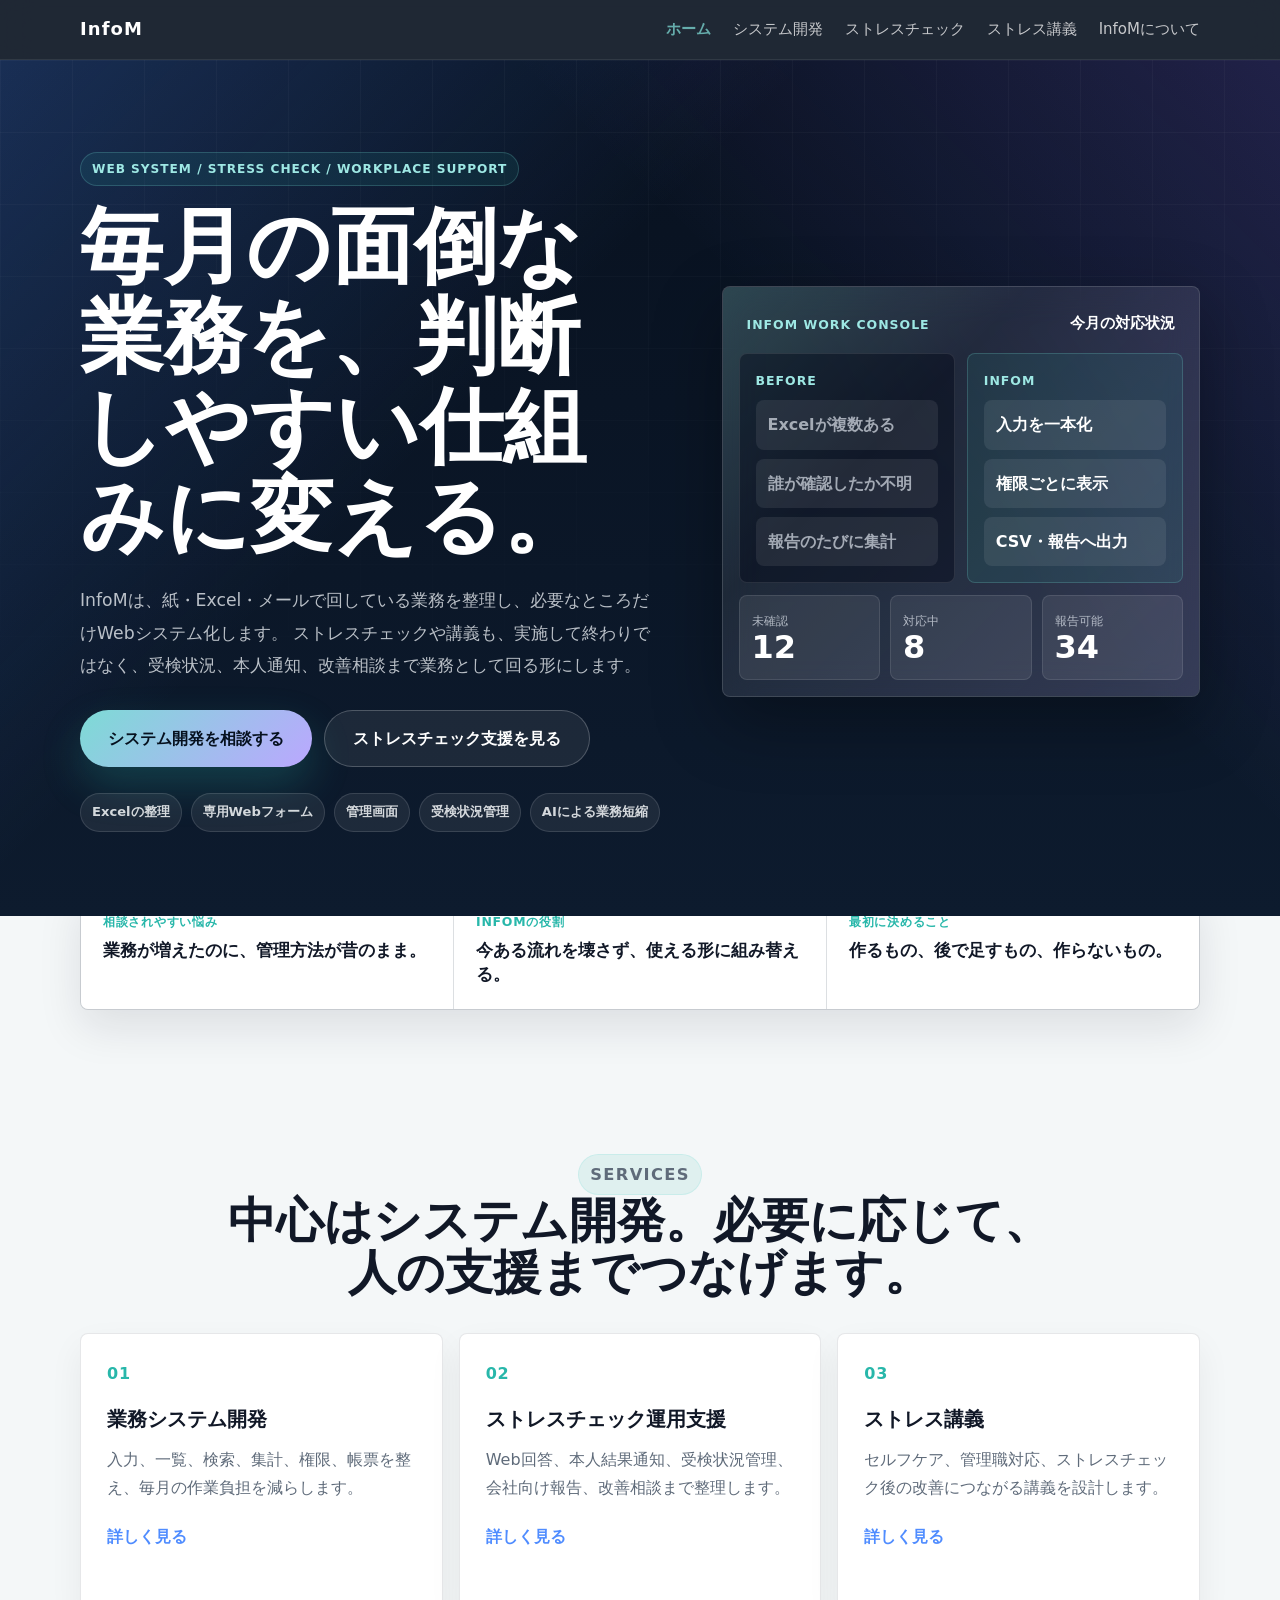
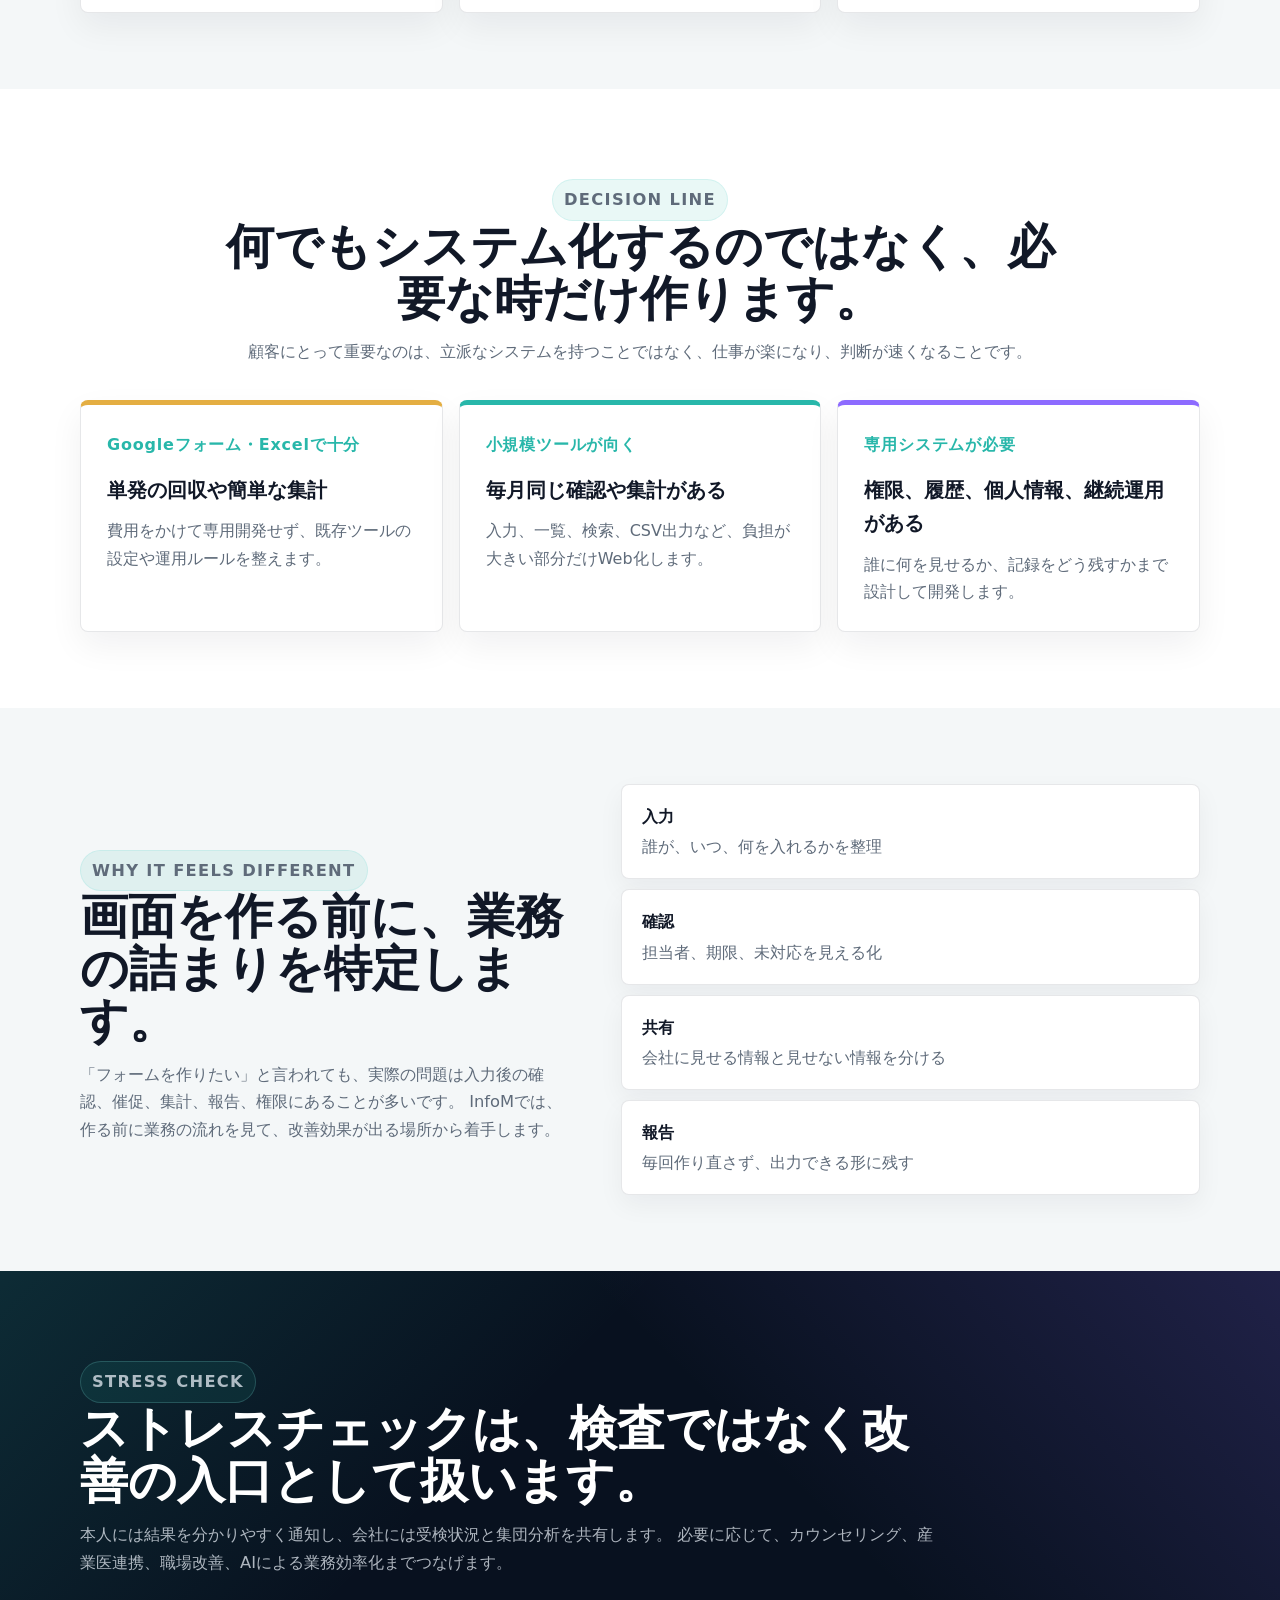
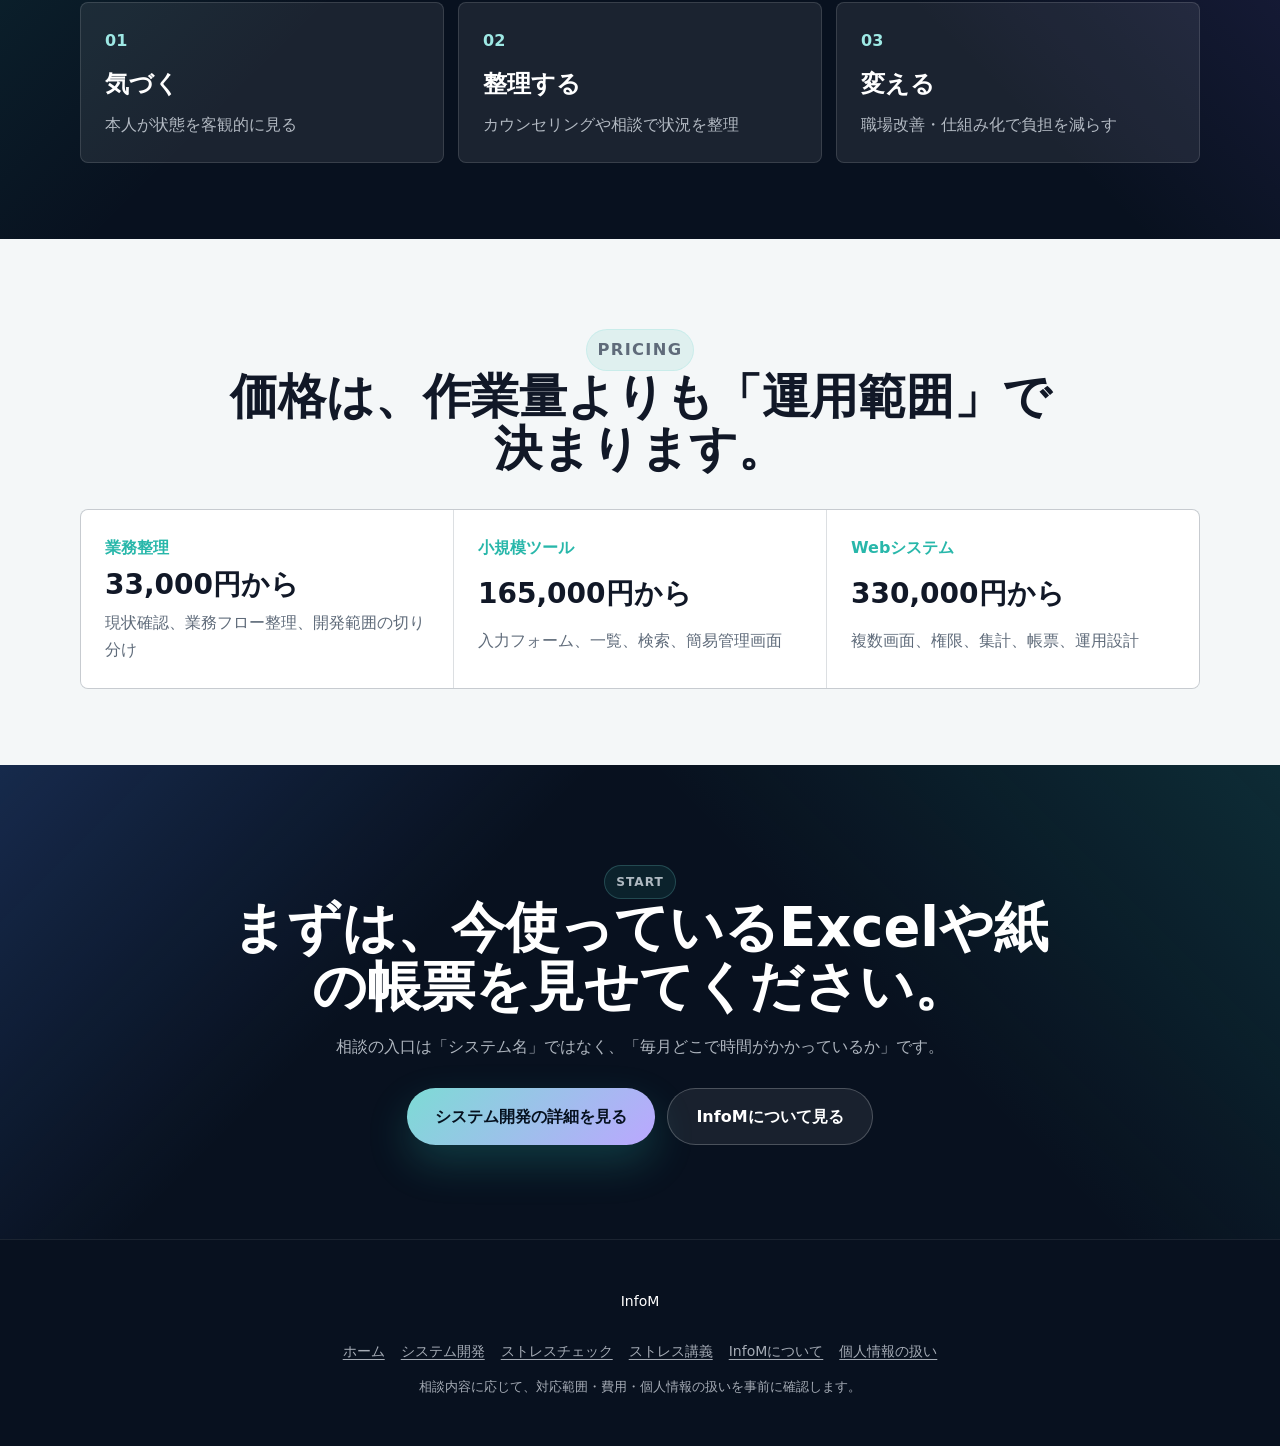
==== commit 5c33291c: "Rebuild pages around client decision flow" ====
--- a/index.html
+++ b/index.html
@@ -6,7 +6,7 @@
   <title>InfoM | 業務改善とWebシステム開発</title>
   <link rel="stylesheet" href="styles.css" />
 </head>
-<body class="cosmo-page">
+<body class="studio-page">
   <header class="site-header">
     <div class="container header-inner">
       <a href="index.html" class="logo" aria-current="page">InfoM</a>
@@ -29,243 +29,187 @@
   </header>
 
   <main>
-    <section class="cosmo-hero">
-      <div class="cosmo-orbit" aria-hidden="true"></div>
-      <div class="container cosmo-hero-grid">
-        <div class="cosmo-hero-copy">
-          <p class="cosmo-pill">AI Workflow / Web System Studio</p>
-          <h1>業務の流れを、<span>使えるWebシステム</span>に変える。</h1>
-          <p class="cosmo-lead">
-            紙、Excel、メール、属人化した確認作業を整理し、入力から集計、報告、改善までつながる仕組みにします。
-            システム開発を中心に、ストレスチェック運用や講義まで一体で支援できます。
+    <section class="studio-hero">
+      <div class="container studio-hero-grid">
+        <div class="studio-copy">
+          <p class="studio-kicker">Web system / stress check / workplace support</p>
+          <h1>毎月の面倒な業務を、判断しやすい仕組みに変える。</h1>
+          <p class="studio-lead">
+            InfoMは、紙・Excel・メールで回している業務を整理し、必要なところだけWebシステム化します。
+            ストレスチェックや講義も、実施して終わりではなく、受検状況、本人通知、改善相談まで業務として回る形にします。
           </p>
-          <div class="cosmo-actions">
-            <a class="btn btn-primary btn-lg" href="system-development.html">システム開発を見る</a>
-            <a class="btn btn-outline btn-lg" href="stress-check.html">ストレスチェックを見る</a>
-          </div>
-          <div class="cosmo-trust" aria-label="対応領域">
-            <span>業務整理</span>
-            <span>Webフォーム</span>
-            <span>権限管理</span>
-            <span>AI活用</span>
-            <span>運用改善</span>
-          </div>
-        </div>
-
-        <div class="cosmo-console" aria-label="業務改善ダッシュボードのイメージ">
-          <div class="console-head">
-            <div class="console-dots" aria-hidden="true"><span></span><span></span><span></span></div>
-            <strong>InfoM Automation Board</strong>
-          </div>
-          <div class="console-grid">
-            <div class="console-panel console-main">
-              <span class="console-label">WORKFLOW</span>
-              <h2>入力から報告までを一つの流れに</h2>
-              <div class="flow-map" aria-hidden="true">
-                <span>Input</span>
-                <i></i>
-                <span>Review</span>
-                <i></i>
-                <span>Report</span>
-              </div>
-            </div>
-            <div class="console-panel">
-              <span class="console-label">TIME SAVED</span>
-              <strong class="console-number">42%</strong>
-              <p>転記・集計・確認作業を削減する設計</p>
-            </div>
-            <div class="console-panel">
-              <span class="console-label">CONTROL</span>
-              <ul class="console-list">
-                <li>閲覧権限</li>
-                <li>受検状況</li>
-                <li>相談記録</li>
-              </ul>
-            </div>
-            <div class="console-panel console-wide">
-              <span class="console-label">NEXT ACTION</span>
-              <div class="action-row"><strong>未確認の業務</strong><em>12件</em></div>
-              <div class="action-row"><strong>今月の報告</strong><em>自動集計</em></div>
-              <div class="action-row"><strong>改善候補</strong><em>3件</em></div>
-            </div>
-          </div>
-        </div>
-      </div>
-    </section>
-
-    <section class="cosmo-strip">
-      <div class="container cosmo-strip-inner" aria-label="サービス領域">
-        <span>System Development</span>
-        <span>Stress Check</span>
-        <span>Counseling</span>
-        <span>Lecture</span>
-        <span>AI Workflow</span>
-      </div>
-    </section>
-
-    <section class="cosmo-section">
-      <div class="container">
-        <div class="cosmo-section-head">
-          <p class="cosmo-eyebrow">Why InfoM</p>
-          <h2>ただ作るのではなく、業務が回る形にする。</h2>
-          <p>見た目だけの画面ではなく、誰が入力し、誰が確認し、何を会社に共有してよいのかまで整理します。</p>
-        </div>
-        <div class="cosmo-feature-grid">
+          <div class="studio-actions">
+            <a class="btn btn-primary btn-lg" href="system-development.html">システム開発を相談する</a>
+            <a class="btn btn-outline btn-lg" href="stress-check.html">ストレスチェック支援を見る</a>
+          </div>
+          <div class="decision-tags" aria-label="相談できること">
+            <span>Excelの整理</span>
+            <span>専用Webフォーム</span>
+            <span>管理画面</span>
+            <span>受検状況管理</span>
+            <span>AIによる業務短縮</span>
+          </div>
+        </div>
+
+        <div class="workflow-showcase" aria-label="業務改善の流れ">
+          <div class="showcase-head">
+            <span>InfoM Work Console</span>
+            <strong>今月の対応状況</strong>
+          </div>
+          <div class="showcase-lanes">
+            <section>
+              <span class="lane-label">Before</span>
+              <div class="lane-item muted">Excelが複数ある</div>
+              <div class="lane-item muted">誰が確認したか不明</div>
+              <div class="lane-item muted">報告のたびに集計</div>
+            </section>
+            <section class="lane-active">
+              <span class="lane-label">InfoM</span>
+              <div class="lane-item">入力を一本化</div>
+              <div class="lane-item">権限ごとに表示</div>
+              <div class="lane-item">CSV・報告へ出力</div>
+            </section>
+          </div>
+          <div class="showcase-result">
+            <div><span>未確認</span><strong>12</strong></div>
+            <div><span>対応中</span><strong>8</strong></div>
+            <div><span>報告可能</span><strong>34</strong></div>
+          </div>
+        </div>
+      </div>
+    </section>
+
+    <section class="studio-band">
+      <div class="container studio-band-grid">
+        <div>
+          <span>相談されやすい悩み</span>
+          <strong>業務が増えたのに、管理方法が昔のまま。</strong>
+        </div>
+        <div>
+          <span>InfoMの役割</span>
+          <strong>今ある流れを壊さず、使える形に組み替える。</strong>
+        </div>
+        <div>
+          <span>最初に決めること</span>
+          <strong>作るもの、後で足すもの、作らないもの。</strong>
+        </div>
+      </div>
+    </section>
+
+    <section class="studio-section">
+      <div class="container">
+        <div class="studio-section-head">
+          <p class="studio-kicker">Services</p>
+          <h2>中心はシステム開発。必要に応じて、人の支援までつなげます。</h2>
+        </div>
+        <div class="service-overview">
+          <a href="system-development.html">
+            <span>01</span>
+            <h3>業務システム開発</h3>
+            <p>入力、一覧、検索、集計、権限、帳票を整え、毎月の作業負担を減らします。</p>
+            <em>詳しく見る</em>
+          </a>
+          <a href="stress-check.html">
+            <span>02</span>
+            <h3>ストレスチェック運用支援</h3>
+            <p>Web回答、本人結果通知、受検状況管理、会社向け報告、改善相談まで整理します。</p>
+            <em>詳しく見る</em>
+          </a>
+          <a href="lecture.html">
+            <span>03</span>
+            <h3>ストレス講義</h3>
+            <p>セルフケア、管理職対応、ストレスチェック後の改善につながる講義を設計します。</p>
+            <em>詳しく見る</em>
+          </a>
+        </div>
+      </div>
+    </section>
+
+    <section class="studio-section studio-light">
+      <div class="container">
+        <div class="studio-section-head">
+          <p class="studio-kicker">Decision Line</p>
+          <h2>何でもシステム化するのではなく、必要な時だけ作ります。</h2>
+          <p>顧客にとって重要なのは、立派なシステムを持つことではなく、仕事が楽になり、判断が速くなることです。</p>
+        </div>
+        <div class="decision-grid">
           <article>
-            <span>01</span>
-            <h3>業務整理から入る</h3>
-            <p>現在の紙、Excel、メール、口頭確認を分解し、システム化する範囲としない範囲を決めます。</p>
+            <span>Googleフォーム・Excelで十分</span>
+            <h3>単発の回収や簡単な集計</h3>
+            <p>費用をかけて専用開発せず、既存ツールの設定や運用ルールを整えます。</p>
           </article>
           <article>
-            <span>02</span>
-            <h3>小さく作って試す</h3>
-            <p>最初から大きく作り込まず、毎月の負担が減る部分を優先して試作します。</p>
+            <span>小規模ツールが向く</span>
+            <h3>毎月同じ確認や集計がある</h3>
+            <p>入力、一覧、検索、CSV出力など、負担が大きい部分だけWeb化します。</p>
           </article>
           <article>
-            <span>03</span>
-            <h3>情報の扱いを設計する</h3>
-            <p>個人結果、相談記録、社内共有情報を分け、権限と説明文を整えます。</p>
+            <span>専用システムが必要</span>
+            <h3>権限、履歴、個人情報、継続運用がある</h3>
+            <p>誰に何を見せるか、記録をどう残すかまで設計して開発します。</p>
           </article>
         </div>
       </div>
     </section>
 
-    <section class="cosmo-section cosmo-dark-band">
-      <div class="container cosmo-solution-grid">
-        <div class="cosmo-section-head left">
-          <p class="cosmo-eyebrow">All-in-one Support</p>
-          <h2>システム開発を軸に、制度運用と人の支援までつなげる。</h2>
+    <section class="studio-section">
+      <div class="container proof-grid">
+        <div>
+          <p class="studio-kicker">Why it feels different</p>
+          <h2>画面を作る前に、業務の詰まりを特定します。</h2>
           <p>
-            ストレスチェックや講義も、単発のサービスとしてではなく、会社の業務負担を減らし、従業員の支援につながる仕組みとして設計します。
+            「フォームを作りたい」と言われても、実際の問題は入力後の確認、催促、集計、報告、権限にあることが多いです。
+            InfoMでは、作る前に業務の流れを見て、改善効果が出る場所から着手します。
           </p>
         </div>
-        <div class="solution-stack">
-          <a href="system-development.html">
-            <span>Product 01</span>
-            <strong>業務システム開発</strong>
-            <em>入力、一覧、検索、集計、権限、帳票を整える。</em>
-          </a>
-          <a href="stress-check.html">
-            <span>Product 02</span>
-            <strong>ストレスチェック運用支援</strong>
-            <em>Web回答、本人通知、受検状況管理、集団分析。</em>
-          </a>
-          <a href="lecture.html">
-            <span>Product 03</span>
-            <strong>ストレス講義</strong>
-            <em>セルフケア、管理職対応、改善行動へつなげる。</em>
-          </a>
-        </div>
-      </div>
-    </section>
-
-    <section class="cosmo-section">
-      <div class="container">
-        <div class="cosmo-section-head">
-          <p class="cosmo-eyebrow">Use Cases</p>
-          <h2>こういう状態なら、システム化の効果が出やすいです。</h2>
-        </div>
-        <div class="cosmo-card-grid">
-          <article>
-            <h3>最新版のExcelが分からない</h3>
-            <p>入力先、確認状況、集計表が分かれ、担当者だけが全体を把握している状態を整理します。</p>
-          </article>
-          <article>
-            <h3>確認漏れ・転記ミスが出る</h3>
-            <p>入力内容をそのまま一覧、検索、集計、報告に使えるようにします。</p>
-          </article>
-          <article>
-            <h3>制度運用が重い</h3>
-            <p>ストレスチェック、相談記録、講義申込など、扱いに注意が必要な情報を分けて管理します。</p>
-          </article>
-          <article>
-            <h3>改善したいが時間がない</h3>
-            <p>分かっていてもできない業務を、AIや自動化で短縮できる形にします。</p>
-          </article>
-        </div>
-      </div>
-    </section>
-
-    <section class="cosmo-section cosmo-steps-section">
-      <div class="container">
-        <div class="cosmo-section-head">
-          <p class="cosmo-eyebrow">Steps To Start</p>
-          <h2>最初の相談から、3段階で進めます。</h2>
-        </div>
-        <div class="cosmo-steps">
-          <article>
-            <span>01.</span>
-            <h3>今の業務を見える化</h3>
-            <p>使っている資料、確認順、担当者、困っている作業を整理します。</p>
-          </article>
-          <article>
-            <span>02.</span>
-            <h3>最小構成を決める</h3>
-            <p>最初に作る画面、後回しにする機能、作らない方がよい範囲を分けます。</p>
-          </article>
-          <article>
-            <span>03.</span>
-            <h3>試作して運用に合わせる</h3>
-            <p>実際に触れる形で確認し、現場で使える表現や流れに調整します。</p>
-          </article>
-        </div>
-      </div>
-    </section>
-
-    <section class="cosmo-section">
-      <div class="container cosmo-security">
-        <div>
-          <p class="cosmo-eyebrow">Data & Privacy</p>
-          <h2>個人情報と会社共有情報を、最初から分けて考えます。</h2>
+        <div class="proof-list">
+          <div><strong>入力</strong><span>誰が、いつ、何を入れるかを整理</span></div>
+          <div><strong>確認</strong><span>担当者、期限、未対応を見える化</span></div>
+          <div><strong>共有</strong><span>会社に見せる情報と見せない情報を分ける</span></div>
+          <div><strong>報告</strong><span>毎回作り直さず、出力できる形に残す</span></div>
+        </div>
+      </div>
+    </section>
+
+    <section class="studio-section studio-dark">
+      <div class="container">
+        <div class="studio-section-head left">
+          <p class="studio-kicker">Stress Check</p>
+          <h2>ストレスチェックは、検査ではなく改善の入口として扱います。</h2>
           <p>
-            ストレスチェック、相談、従業員情報を扱う場合、会社が見てよい情報と見てはいけない情報を分けることが重要です。
-            HTTPS、個別ID、権限管理、説明文を前提に設計します。
+            本人には結果を分かりやすく通知し、会社には受検状況と集団分析を共有します。
+            必要に応じて、カウンセリング、産業医連携、職場改善、AIによる業務効率化までつなげます。
           </p>
         </div>
-        <div class="security-orbits" aria-label="情報管理の要点">
-          <span>HTTPS</span>
-          <span>個別ID</span>
-          <span>権限管理</span>
-          <span>本人通知</span>
-          <span>集団分析</span>
-        </div>
-      </div>
-    </section>
-
-    <section class="cosmo-section cosmo-price-section">
-      <div class="container">
-        <div class="cosmo-section-head">
-          <p class="cosmo-eyebrow">Pricing</p>
-          <h2>まず小さく始め、必要な範囲だけ広げます。</h2>
-          <p>金額は機能数だけでなく、利用者数、権限、データ量、帳票、外部連携、保守範囲で変わります。</p>
-        </div>
-        <div class="cosmo-price-grid">
-          <article>
-            <span>業務整理</span>
-            <strong>33,000円から</strong>
-            <p>現状確認、業務フロー整理、開発範囲の切り分け。</p>
-          </article>
-          <article>
-            <span>小規模ツール</span>
-            <strong>165,000円から</strong>
-            <p>入力フォーム、一覧、検索、簡易管理画面など。</p>
-          </article>
-          <article>
-            <span>Webシステム</span>
-            <strong>330,000円から</strong>
-            <p>複数画面、権限、集計、帳票、運用設計を含む開発。</p>
-          </article>
-        </div>
-      </div>
-    </section>
-
-    <section class="cosmo-cta">
-      <div class="container">
-        <p class="cosmo-eyebrow">Next Step</p>
-        <h2>まずは、今の業務の流れをそのまま見せてください。</h2>
-        <p>きれいに整理された資料でなくて大丈夫です。紙、Excel、メール、既存フォームを見ながら、どこを仕組みにするか決めます。</p>
-        <div class="cosmo-actions center">
-          <a class="btn btn-primary btn-lg" href="system-development.html">開発内容を詳しく見る</a>
+        <div class="stress-support-flow">
+          <div><span>01</span><strong>気づく</strong><em>本人が状態を客観的に見る</em></div>
+          <div><span>02</span><strong>整理する</strong><em>カウンセリングや相談で状況を整理</em></div>
+          <div><span>03</span><strong>変える</strong><em>職場改善・仕組み化で負担を減らす</em></div>
+        </div>
+      </div>
+    </section>
+
+    <section class="studio-section">
+      <div class="container">
+        <div class="studio-section-head">
+          <p class="studio-kicker">Pricing</p>
+          <h2>価格は、作業量よりも「運用範囲」で決まります。</h2>
+        </div>
+        <div class="pricing-table-lite">
+          <div><span>業務整理</span><strong>33,000円から</strong><em>現状確認、業務フロー整理、開発範囲の切り分け</em></div>
+          <div><span>小規模ツール</span><strong>165,000円から</strong><em>入力フォーム、一覧、検索、簡易管理画面</em></div>
+          <div><span>Webシステム</span><strong>330,000円から</strong><em>複数画面、権限、集計、帳票、運用設計</em></div>
+        </div>
+      </div>
+    </section>
+
+    <section class="studio-cta">
+      <div class="container">
+        <p class="studio-kicker">Start</p>
+        <h2>まずは、今使っているExcelや紙の帳票を見せてください。</h2>
+        <p>相談の入口は「システム名」ではなく、「毎月どこで時間がかかっているか」です。</p>
+        <div class="studio-actions center">
+          <a class="btn btn-primary btn-lg" href="system-development.html">システム開発の詳細を見る</a>
           <a class="btn btn-outline btn-lg" href="about.html">InfoMについて見る</a>
         </div>
       </div>
--- a/styles.css
+++ b/styles.css
@@ -3671,7 +3671,7 @@
   color: var(--ink);
 }
 
-/* Cosmoq-inspired SaaS redesign */
+/* SaaS-style dark interface draft */
 .cosmo-page {
   --cosmo-bg: #070a12;
   --cosmo-panel: rgba(255, 255, 255, 0.075);
@@ -4502,3 +4502,785 @@
     transition: none;
   }
 }
+
+/* Outcome-first studio pages */
+.studio-page {
+  --studio-bg: #f4f7f8;
+  --studio-ink: #111827;
+  --studio-muted: #5f6b7a;
+  --studio-dark: #08111f;
+  --studio-dark-2: #0d1b2e;
+  --studio-line: rgba(15, 23, 42, 0.1);
+  --studio-teal: #28b7aa;
+  --studio-blue: #4f8cff;
+  --studio-violet: #8d6bff;
+  --studio-amber: #e4ae42;
+  color: var(--studio-ink);
+  background: var(--studio-bg);
+}
+
+.studio-page .site-header {
+  background: rgba(8, 17, 31, 0.9);
+  border-bottom: 1px solid rgba(255, 255, 255, 0.08);
+  backdrop-filter: blur(16px);
+}
+
+.studio-page .logo,
+.studio-page .nav a,
+.studio-page .menu-toggle {
+  color: #fff;
+}
+
+.studio-page .nav a:not(.btn) {
+  opacity: 0.74;
+}
+
+.studio-page .nav a:not(.btn):hover,
+.studio-page .nav a[aria-current="page"],
+.studio-page .mobile-nav a[aria-current="page"] {
+  color: #7ddbd5;
+}
+
+.studio-page .menu-toggle {
+  background: rgba(255, 255, 255, 0.08);
+  border-color: rgba(255, 255, 255, 0.18);
+}
+
+.studio-page .mobile-nav {
+  background: rgba(8, 17, 31, 0.98);
+}
+
+.studio-page .mobile-nav a {
+  color: #fff;
+  background: rgba(255, 255, 255, 0.08);
+  border-color: rgba(255, 255, 255, 0.12);
+}
+
+.studio-page .btn-primary {
+  color: #06111f;
+  background: linear-gradient(135deg, #7ddbd5, #bba7ff);
+  box-shadow: 0 18px 42px rgba(40, 183, 170, 0.24);
+}
+
+.studio-page .btn-outline {
+  color: #fff;
+  background: rgba(255, 255, 255, 0.07);
+  border-color: rgba(255, 255, 255, 0.22);
+}
+
+.studio-hero {
+  position: relative;
+  overflow: hidden;
+  padding: 92px 0 84px;
+  color: #fff;
+  background:
+    linear-gradient(135deg, rgba(79, 140, 255, 0.24), transparent 38%),
+    linear-gradient(225deg, rgba(141, 107, 255, 0.18), transparent 36%),
+    linear-gradient(180deg, #08111f 0%, #0d1b2e 100%);
+}
+
+.studio-hero::before {
+  content: "";
+  position: absolute;
+  inset: 0;
+  pointer-events: none;
+  background:
+    linear-gradient(rgba(255, 255, 255, 0.035) 1px, transparent 1px),
+    linear-gradient(90deg, rgba(255, 255, 255, 0.03) 1px, transparent 1px);
+  background-size: 72px 72px;
+  mask-image: linear-gradient(180deg, #000, transparent 82%);
+}
+
+.studio-hero-grid {
+  position: relative;
+  display: grid;
+  gap: 40px;
+  align-items: center;
+}
+
+@media (min-width: 980px) {
+  .studio-hero-grid {
+    grid-template-columns: minmax(0, 1fr) minmax(420px, 0.82fr);
+    gap: 58px;
+  }
+}
+
+.studio-copy {
+  max-width: 760px;
+}
+
+.studio-kicker {
+  display: inline-flex;
+  align-items: center;
+  width: max-content;
+  max-width: 100%;
+  min-height: 31px;
+  margin: 0 0 16px;
+  padding: 6px 11px;
+  border-radius: 999px;
+  color: #9ee8e4;
+  background: rgba(40, 183, 170, 0.1);
+  border: 1px solid rgba(125, 219, 213, 0.22);
+  font-size: 0.76rem;
+  font-weight: 900;
+  letter-spacing: 0.08em;
+  text-transform: uppercase;
+}
+
+.studio-copy h1,
+.studio-section-head h2,
+.proof-grid h2,
+.studio-cta h2 {
+  margin: 0;
+  letter-spacing: 0;
+  line-height: 1.08;
+}
+
+.studio-copy h1 {
+  max-width: 12ch;
+  font-size: 5.2rem;
+}
+
+.system-detail-hero .studio-copy h1 {
+  max-width: 13ch;
+}
+
+.studio-lead {
+  margin: 22px 0 0;
+  max-width: 58ch;
+  color: rgba(241, 245, 249, 0.76);
+  font-size: 1.08rem;
+  line-height: 1.9;
+}
+
+.studio-actions {
+  display: flex;
+  flex-wrap: wrap;
+  gap: 12px;
+  margin-top: 28px;
+}
+
+.studio-actions.center {
+  justify-content: center;
+}
+
+.decision-tags {
+  display: flex;
+  flex-wrap: wrap;
+  gap: 9px;
+  margin-top: 26px;
+}
+
+.decision-tags span {
+  display: inline-flex;
+  align-items: center;
+  min-height: 34px;
+  padding: 7px 11px;
+  border-radius: 999px;
+  color: rgba(248, 250, 252, 0.84);
+  background: rgba(255, 255, 255, 0.07);
+  border: 1px solid rgba(255, 255, 255, 0.12);
+  font-size: 0.82rem;
+  font-weight: 800;
+}
+
+.workflow-showcase,
+.build-brief {
+  position: relative;
+  overflow: hidden;
+  padding: 16px;
+  border-radius: 8px;
+  background: rgba(255, 255, 255, 0.08);
+  border: 1px solid rgba(255, 255, 255, 0.15);
+  box-shadow: 0 24px 70px rgba(0, 0, 0, 0.32);
+  backdrop-filter: blur(18px);
+}
+
+.workflow-showcase::before,
+.build-brief::before {
+  content: "";
+  position: absolute;
+  inset: 0;
+  pointer-events: none;
+  background: linear-gradient(135deg, rgba(125, 219, 213, 0.18), transparent 35%, rgba(187, 167, 255, 0.14));
+}
+
+.showcase-head,
+.showcase-lanes,
+.showcase-result,
+.brief-row {
+  position: relative;
+}
+
+.showcase-head {
+  display: flex;
+  align-items: center;
+  justify-content: space-between;
+  gap: 12px;
+  padding: 8px 8px 16px;
+}
+
+.showcase-head span,
+.lane-label,
+.brief-row span {
+  color: #9ee8e4;
+  font-size: 0.78rem;
+  font-weight: 900;
+  letter-spacing: 0.08em;
+  text-transform: uppercase;
+}
+
+.showcase-head strong {
+  font-size: 0.95rem;
+}
+
+.showcase-lanes {
+  display: grid;
+  gap: 12px;
+}
+
+@media (min-width: 680px) {
+  .showcase-lanes {
+    grid-template-columns: repeat(2, minmax(0, 1fr));
+  }
+}
+
+.showcase-lanes section {
+  display: grid;
+  gap: 9px;
+  padding: 16px;
+  border-radius: 8px;
+  background: rgba(2, 6, 23, 0.42);
+  border: 1px solid rgba(255, 255, 255, 0.1);
+}
+
+.lane-active {
+  background: rgba(40, 183, 170, 0.1) !important;
+  border-color: rgba(125, 219, 213, 0.22) !important;
+}
+
+.lane-item {
+  padding: 11px 12px;
+  border-radius: 8px;
+  color: #fff;
+  background: rgba(255, 255, 255, 0.08);
+  font-weight: 800;
+}
+
+.lane-item.muted {
+  color: rgba(226, 232, 240, 0.68);
+}
+
+.showcase-result {
+  display: grid;
+  grid-template-columns: repeat(3, minmax(0, 1fr));
+  gap: 10px;
+  margin-top: 12px;
+}
+
+.showcase-result div {
+  padding: 14px 12px;
+  border-radius: 8px;
+  background: rgba(255, 255, 255, 0.08);
+  border: 1px solid rgba(255, 255, 255, 0.1);
+}
+
+.showcase-result span,
+.showcase-result strong {
+  display: block;
+}
+
+.showcase-result span {
+  color: rgba(226, 232, 240, 0.72);
+  font-size: 0.78rem;
+}
+
+.showcase-result strong {
+  font-size: 2rem;
+  line-height: 1.05;
+}
+
+.studio-band {
+  padding: 0 0 54px;
+  background: var(--studio-bg);
+}
+
+.studio-band-grid {
+  display: grid;
+  gap: 1px;
+  overflow: hidden;
+  margin-top: -28px;
+  border-radius: 8px;
+  background: var(--studio-line);
+  border: 1px solid var(--studio-line);
+  box-shadow: 0 18px 44px rgba(15, 23, 42, 0.1);
+}
+
+@media (min-width: 820px) {
+  .studio-band-grid {
+    grid-template-columns: repeat(3, minmax(0, 1fr));
+  }
+}
+
+.studio-band-grid div {
+  padding: 22px;
+  background: #fff;
+}
+
+.studio-band-grid span,
+.studio-band-grid strong {
+  display: block;
+}
+
+.studio-band-grid span {
+  color: var(--studio-teal);
+  font-size: 0.78rem;
+  font-weight: 900;
+  letter-spacing: 0.06em;
+  text-transform: uppercase;
+}
+
+.studio-band-grid strong {
+  margin-top: 6px;
+  font-size: 1.05rem;
+  line-height: 1.45;
+}
+
+.studio-section {
+  padding: 76px 0;
+  background: var(--studio-bg);
+}
+
+.studio-section.studio-light {
+  background: #fff;
+}
+
+.studio-section-head {
+  max-width: 860px;
+  margin: 0 auto 34px;
+  text-align: center;
+}
+
+.studio-section-head.left {
+  margin: 0 0 26px;
+  text-align: left;
+}
+
+.studio-section-head h2,
+.proof-grid h2 {
+  color: var(--studio-ink);
+  font-size: 3rem;
+}
+
+.studio-section-head p,
+.proof-grid p {
+  margin: 14px 0 0;
+  color: var(--studio-muted);
+  font-size: 1.02rem;
+}
+
+.service-overview,
+.decision-grid,
+.scope-catalog,
+.process-board {
+  display: grid;
+  gap: 16px;
+}
+
+@media (min-width: 820px) {
+  .service-overview,
+  .decision-grid,
+  .scope-catalog {
+    grid-template-columns: repeat(3, minmax(0, 1fr));
+  }
+}
+
+.service-overview a,
+.decision-grid article,
+.scope-catalog article,
+.process-board article {
+  display: grid;
+  align-content: start;
+  min-height: 100%;
+  padding: 26px;
+  border-radius: 8px;
+  color: inherit;
+  background: #fff;
+  border: 1px solid var(--studio-line);
+  box-shadow: 0 14px 34px rgba(15, 23, 42, 0.06);
+}
+
+.service-overview a {
+  min-height: 280px;
+}
+
+.service-overview span,
+.scope-catalog span,
+.process-board span,
+.decision-grid span {
+  display: inline-flex;
+  width: max-content;
+  margin-bottom: 16px;
+  color: var(--studio-teal);
+  font-weight: 900;
+  letter-spacing: 0.05em;
+}
+
+.service-overview h3,
+.decision-grid h3,
+.scope-catalog h3,
+.process-board h3 {
+  margin: 0 0 10px;
+  font-size: 1.22rem;
+}
+
+.service-overview p,
+.decision-grid p,
+.scope-catalog p,
+.process-board p {
+  margin: 0;
+  color: var(--studio-muted);
+}
+
+.service-overview em {
+  display: inline-flex;
+  margin-top: auto;
+  padding-top: 22px;
+  color: var(--studio-blue);
+  font-style: normal;
+  font-weight: 900;
+}
+
+.decision-grid article:nth-child(1) {
+  border-top: 5px solid var(--studio-amber);
+}
+
+.decision-grid article:nth-child(2) {
+  border-top: 5px solid var(--studio-teal);
+}
+
+.decision-grid article:nth-child(3) {
+  border-top: 5px solid var(--studio-violet);
+}
+
+.proof-grid,
+.problem-map {
+  display: grid;
+  gap: 28px;
+  align-items: center;
+}
+
+@media (min-width: 920px) {
+  .proof-grid,
+  .problem-map {
+    grid-template-columns: minmax(0, 0.92fr) minmax(0, 1.08fr);
+    gap: 48px;
+  }
+}
+
+.proof-list {
+  display: grid;
+  gap: 10px;
+}
+
+.proof-list div {
+  padding: 18px 20px;
+  border-radius: 8px;
+  background: #fff;
+  border: 1px solid var(--studio-line);
+  box-shadow: 0 10px 26px rgba(15, 23, 42, 0.05);
+}
+
+.proof-list strong,
+.proof-list span {
+  display: block;
+}
+
+.proof-list strong {
+  color: var(--studio-ink);
+}
+
+.proof-list span {
+  margin-top: 3px;
+  color: var(--studio-muted);
+}
+
+.studio-dark {
+  color: #fff;
+  background:
+    linear-gradient(135deg, rgba(40, 183, 170, 0.16), transparent 36%),
+    linear-gradient(225deg, rgba(141, 107, 255, 0.18), transparent 38%),
+    var(--studio-dark);
+}
+
+.studio-dark .studio-section-head h2,
+.studio-dark .studio-section-head p,
+.studio-dark .studio-kicker {
+  color: #fff;
+}
+
+.studio-dark .studio-section-head p {
+  color: rgba(226, 232, 240, 0.76);
+}
+
+.stress-support-flow {
+  display: grid;
+  gap: 14px;
+}
+
+@media (min-width: 780px) {
+  .stress-support-flow,
+  .process-board {
+    grid-template-columns: repeat(3, minmax(0, 1fr));
+  }
+
+  .process-board {
+    grid-template-columns: repeat(4, minmax(0, 1fr));
+  }
+}
+
+.stress-support-flow div {
+  padding: 24px;
+  border-radius: 8px;
+  background: rgba(255, 255, 255, 0.08);
+  border: 1px solid rgba(255, 255, 255, 0.13);
+}
+
+.stress-support-flow span,
+.stress-support-flow strong,
+.stress-support-flow em {
+  display: block;
+}
+
+.stress-support-flow span {
+  color: #9ee8e4;
+  font-weight: 900;
+}
+
+.stress-support-flow strong {
+  margin-top: 10px;
+  font-size: 1.5rem;
+}
+
+.stress-support-flow em {
+  margin-top: 6px;
+  color: rgba(226, 232, 240, 0.76);
+  font-style: normal;
+}
+
+.pricing-table-lite {
+  display: grid;
+  gap: 1px;
+  overflow: hidden;
+  border-radius: 8px;
+  background: var(--studio-line);
+  border: 1px solid var(--studio-line);
+}
+
+@media (min-width: 820px) {
+  .pricing-table-lite {
+    grid-template-columns: repeat(3, minmax(0, 1fr));
+  }
+}
+
+.pricing-table-lite div {
+  display: grid;
+  gap: 8px;
+  padding: 24px;
+  background: #fff;
+}
+
+.pricing-table-lite span {
+  color: var(--studio-teal);
+  font-weight: 900;
+}
+
+.pricing-table-lite strong {
+  font-size: 1.75rem;
+  line-height: 1.15;
+}
+
+.pricing-table-lite em {
+  color: var(--studio-muted);
+  font-style: normal;
+}
+
+.studio-cta {
+  padding: 84px 0 94px;
+  text-align: center;
+  color: #fff;
+  background:
+    linear-gradient(135deg, rgba(79, 140, 255, 0.2), transparent 34%),
+    linear-gradient(225deg, rgba(40, 183, 170, 0.16), transparent 36%),
+    #08111f;
+}
+
+.studio-cta .studio-kicker {
+  margin-inline: auto;
+}
+
+.studio-cta h2 {
+  max-width: 860px;
+  margin-inline: auto;
+  font-size: 3.4rem;
+}
+
+.studio-cta p {
+  max-width: 680px;
+  margin: 16px auto 0;
+  color: rgba(226, 232, 240, 0.76);
+}
+
+.studio-page .site-footer {
+  color: #fff;
+  background: #08111f;
+  border-top: 1px solid rgba(255, 255, 255, 0.08);
+}
+
+.studio-page .footer-nav a,
+.studio-page .copyright {
+  color: rgba(226, 232, 240, 0.72);
+}
+
+.build-brief {
+  display: grid;
+  gap: 1px;
+  padding: 0;
+  background: rgba(255, 255, 255, 0.14);
+}
+
+.brief-row {
+  display: grid;
+  gap: 6px;
+  padding: 20px;
+  background: rgba(2, 6, 23, 0.36);
+}
+
+.brief-row.head {
+  background: rgba(125, 219, 213, 0.11);
+}
+
+.brief-row strong {
+  color: #fff;
+  font-size: 1.02rem;
+  line-height: 1.45;
+}
+
+.problem-chain {
+  display: grid;
+  gap: 12px;
+  align-items: center;
+}
+
+@media (min-width: 760px) {
+  .problem-chain {
+    grid-template-columns: minmax(0, 1fr) 34px minmax(0, 1fr) 34px minmax(0, 1fr);
+  }
+}
+
+.problem-chain div {
+  padding: 22px;
+  border-radius: 8px;
+  background: #fff;
+  border: 1px solid var(--studio-line);
+  box-shadow: 0 12px 28px rgba(15, 23, 42, 0.06);
+}
+
+.problem-chain span,
+.problem-chain strong {
+  display: block;
+}
+
+.problem-chain span {
+  color: var(--studio-teal);
+  font-weight: 900;
+}
+
+.problem-chain strong {
+  margin-top: 6px;
+}
+
+.problem-chain i {
+  height: 2px;
+  background: linear-gradient(90deg, var(--studio-teal), var(--studio-violet));
+}
+
+.example-table {
+  overflow: hidden;
+  border-radius: 8px;
+  border: 1px solid var(--studio-line);
+  background: #fff;
+  box-shadow: 0 14px 34px rgba(15, 23, 42, 0.06);
+}
+
+.example-row {
+  display: grid;
+  gap: 0;
+  border-bottom: 1px solid var(--studio-line);
+}
+
+.example-row:last-child {
+  border-bottom: 0;
+}
+
+@media (min-width: 820px) {
+  .example-row {
+    grid-template-columns: 0.7fr 1.05fr 1.25fr;
+  }
+}
+
+.example-row span {
+  padding: 15px 18px;
+  color: var(--studio-muted);
+}
+
+.example-row span:first-child {
+  color: var(--studio-ink);
+  font-weight: 900;
+}
+
+.example-row.head {
+  background: #eaf1f4;
+}
+
+.example-row.head span {
+  color: var(--studio-ink);
+  font-weight: 900;
+}
+
+@media (max-width: 780px) {
+  .studio-hero {
+    padding: 70px 0 72px;
+  }
+
+  .studio-copy h1 {
+    font-size: 3.2rem;
+    max-width: 12ch;
+  }
+
+  .studio-section-head h2,
+  .proof-grid h2,
+  .studio-cta h2 {
+    font-size: 2.15rem;
+  }
+
+  .showcase-result {
+    grid-template-columns: 1fr;
+  }
+
+  .problem-chain i {
+    width: 2px;
+    height: 24px;
+    justify-self: center;
+  }
+}
+
+@media (max-width: 460px) {
+  .studio-copy h1 {
+    font-size: 2.7rem;
+  }
+
+  .studio-lead {
+    font-size: 1rem;
+  }
+}
